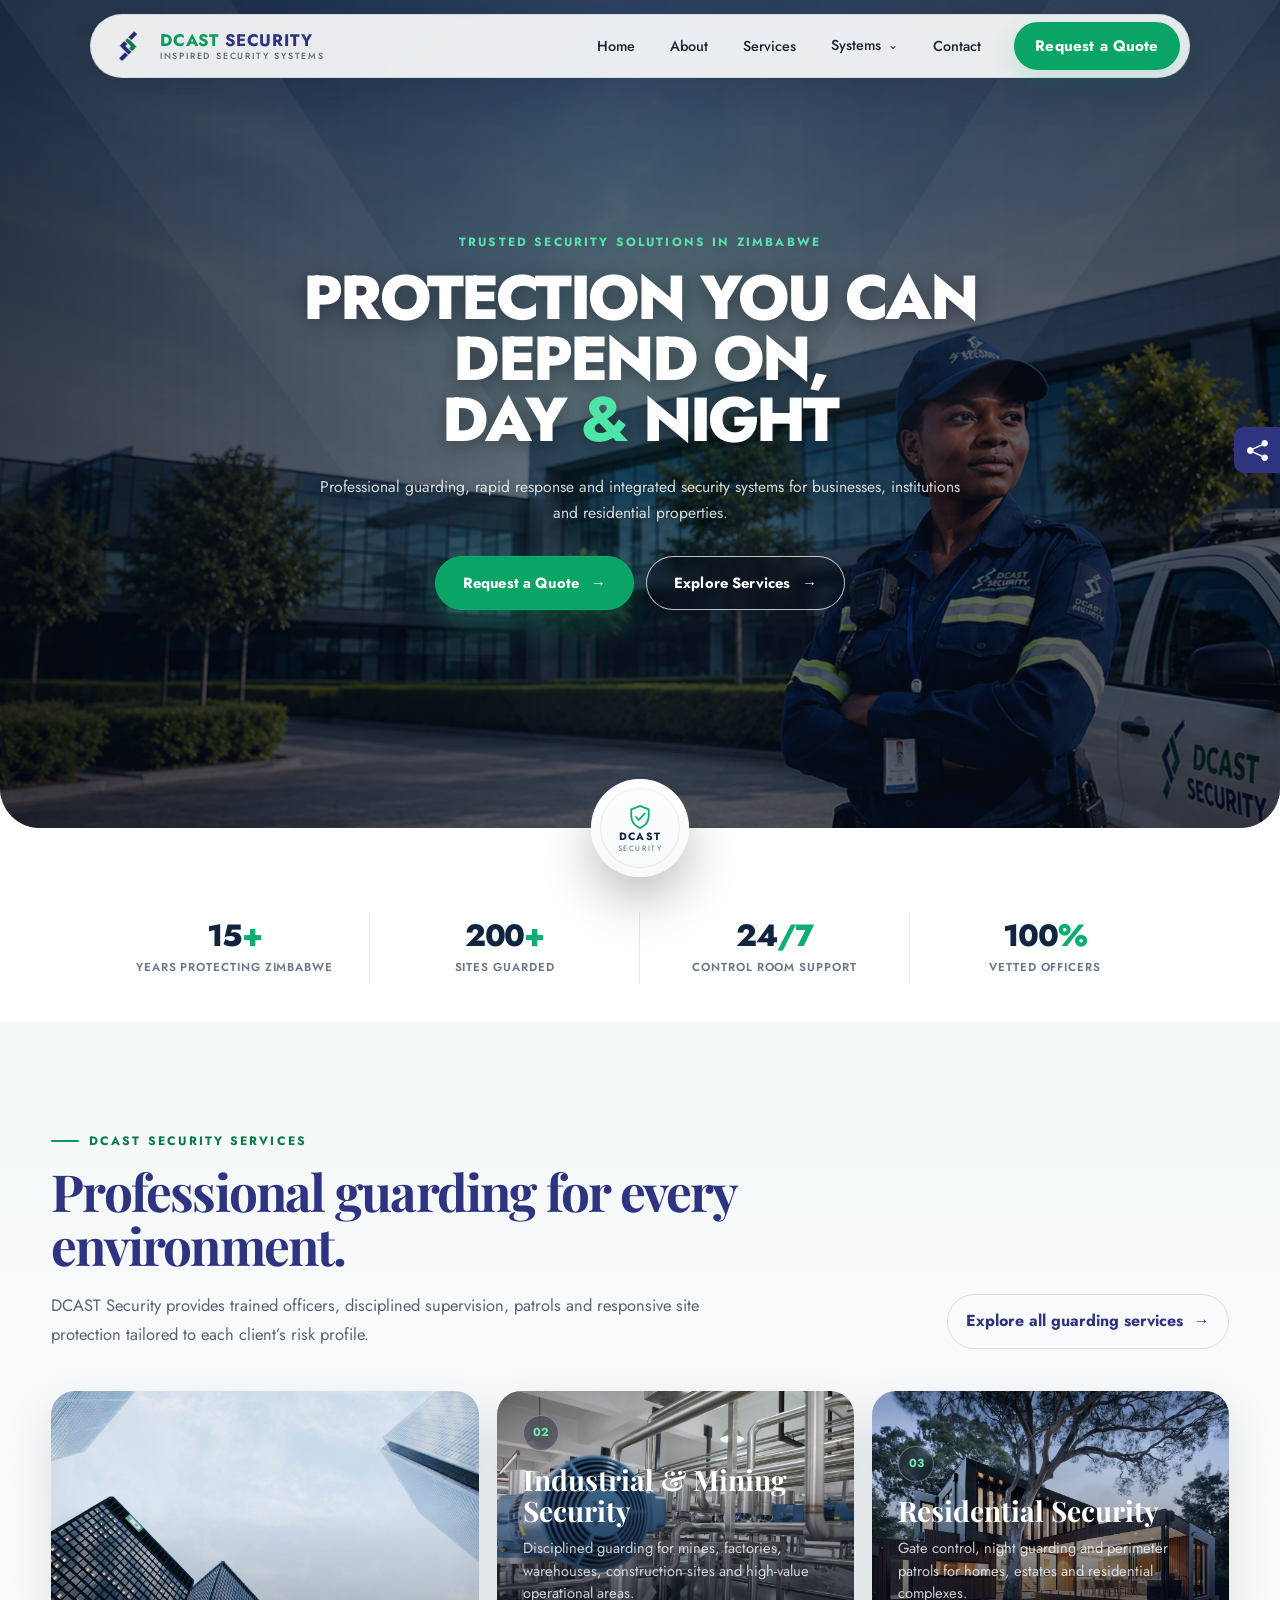
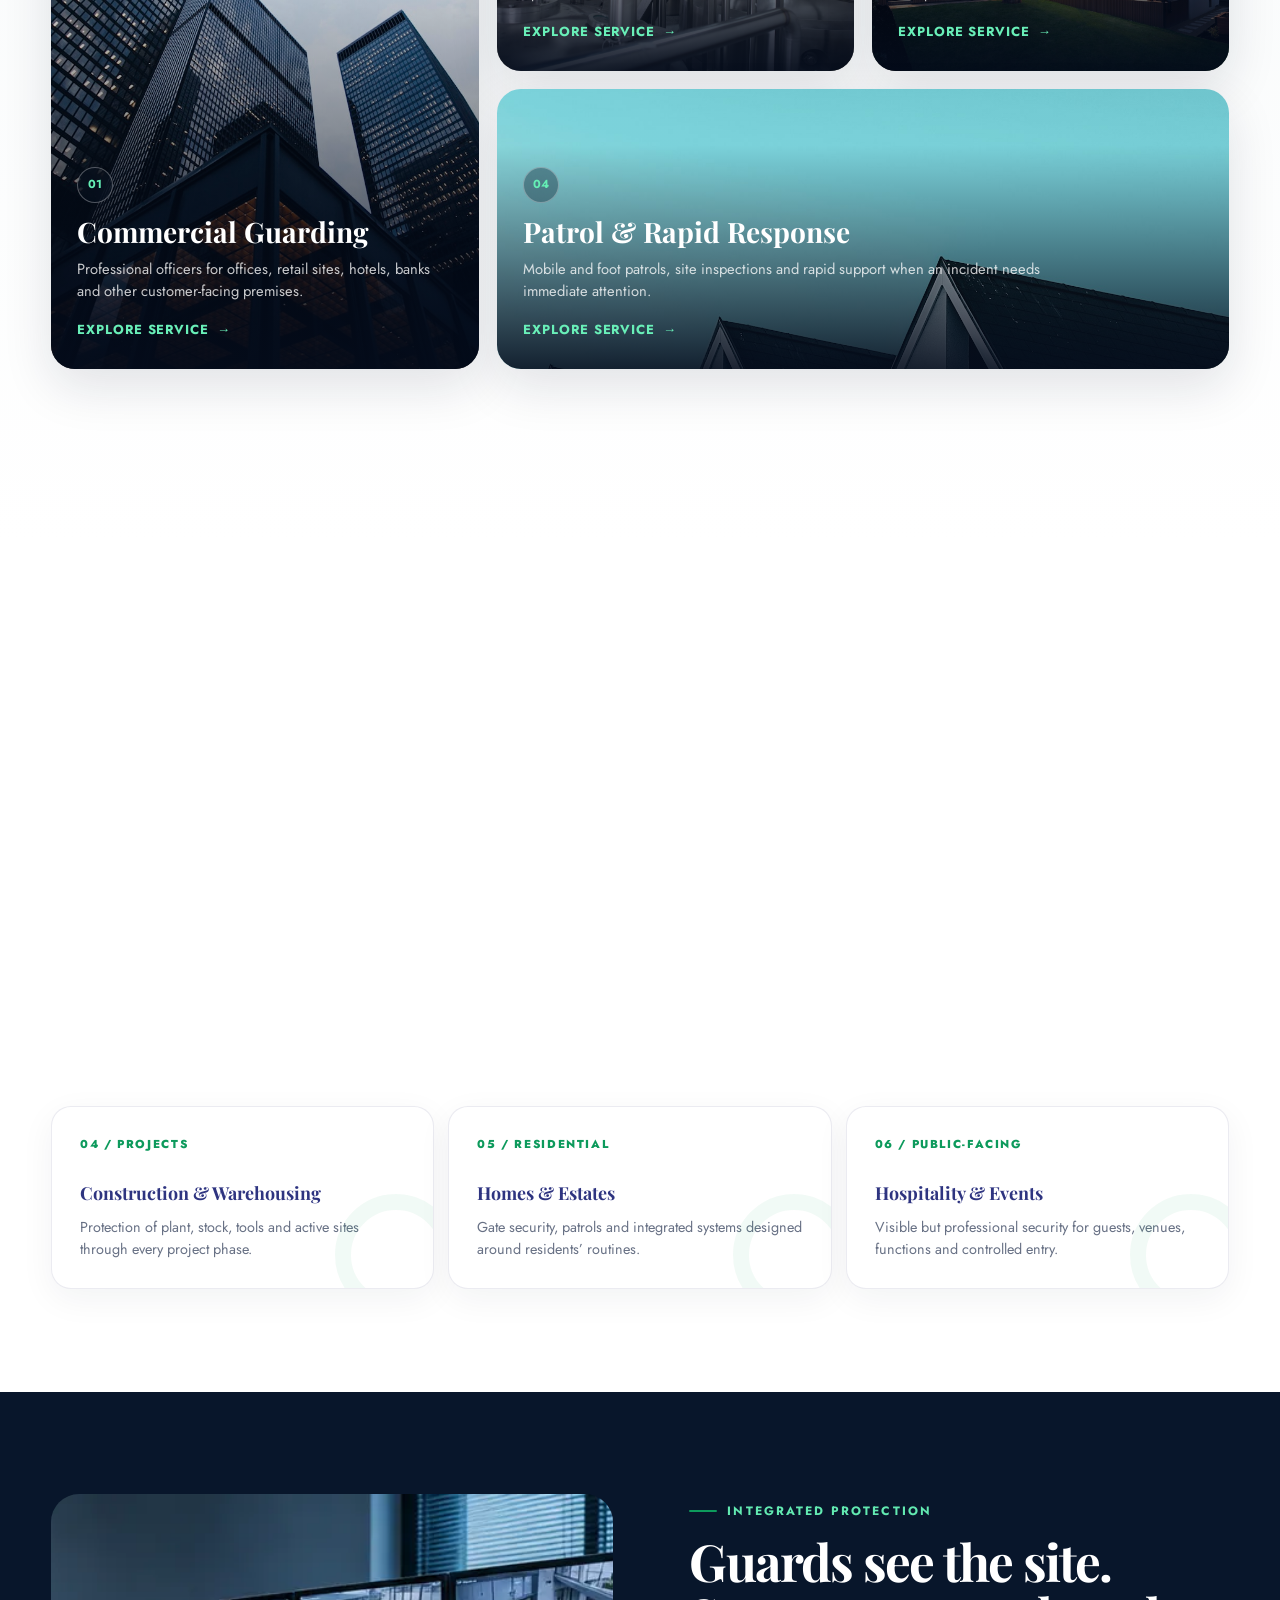
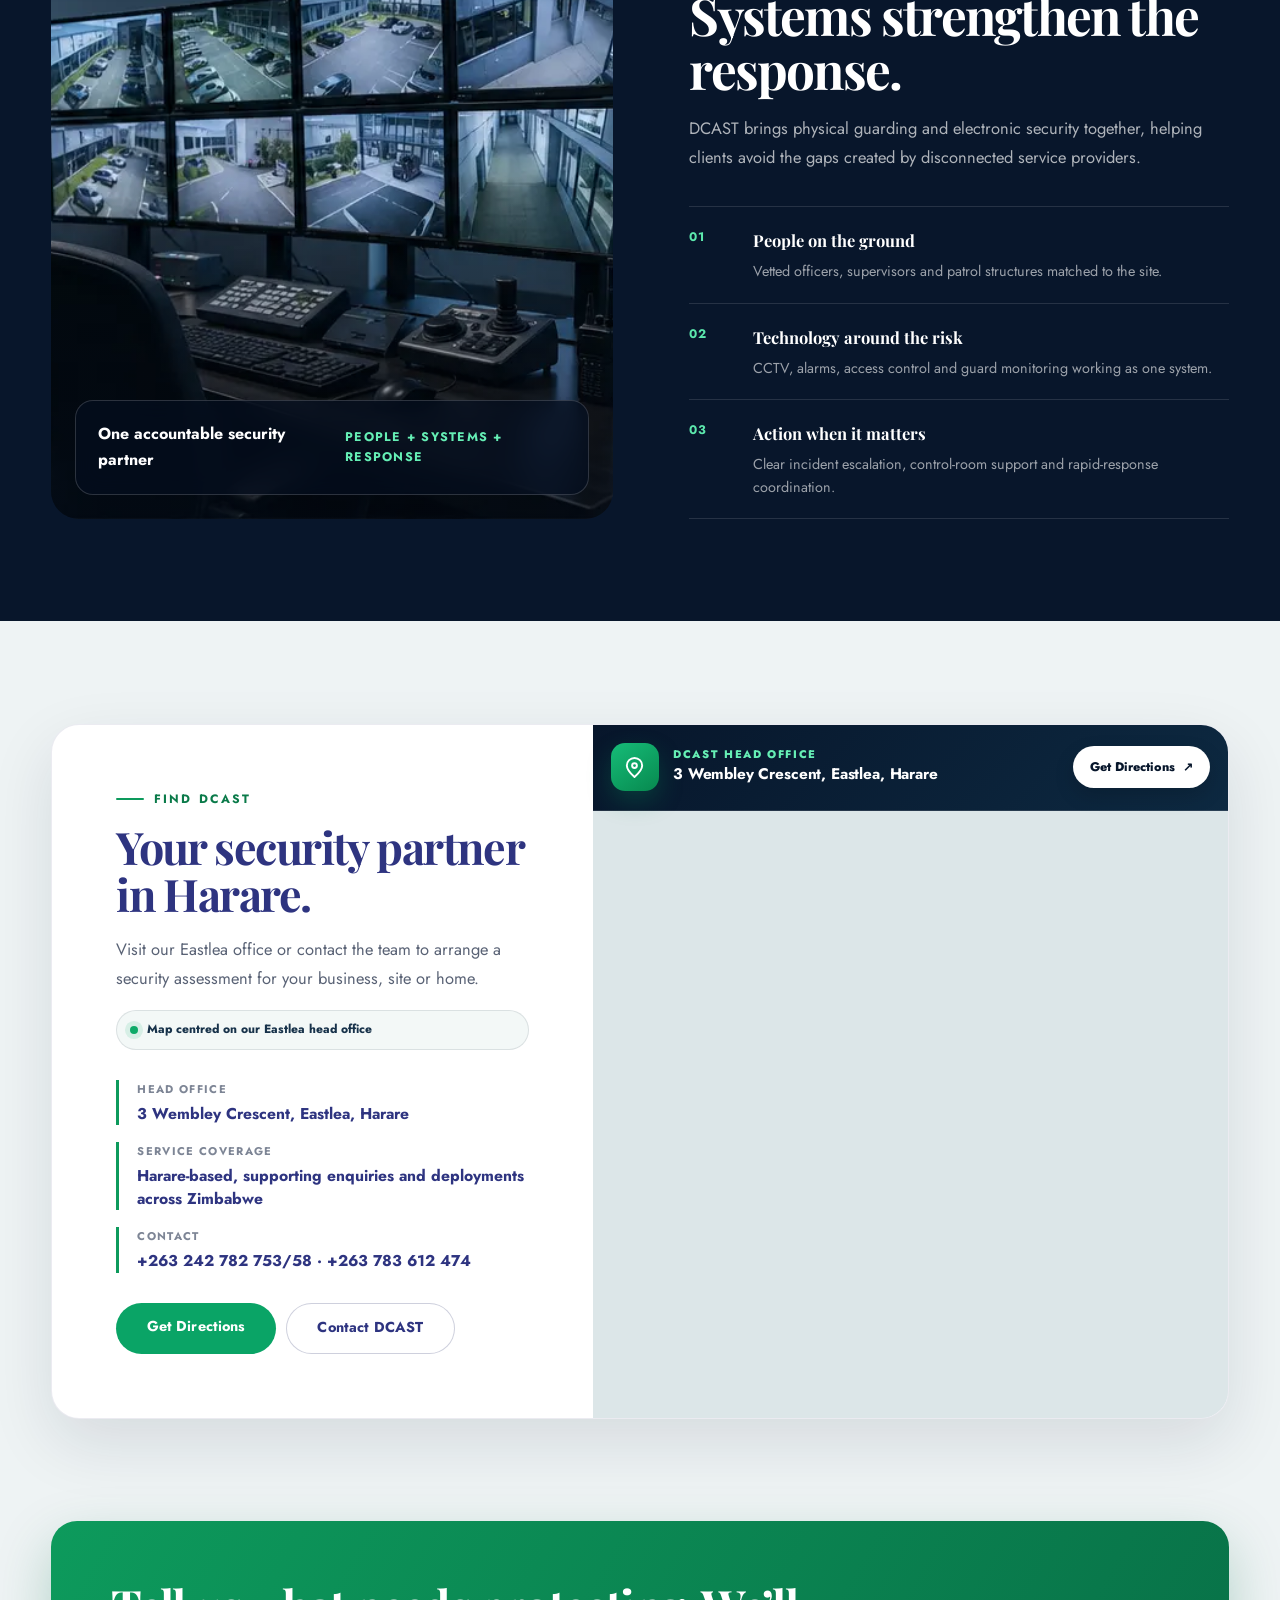
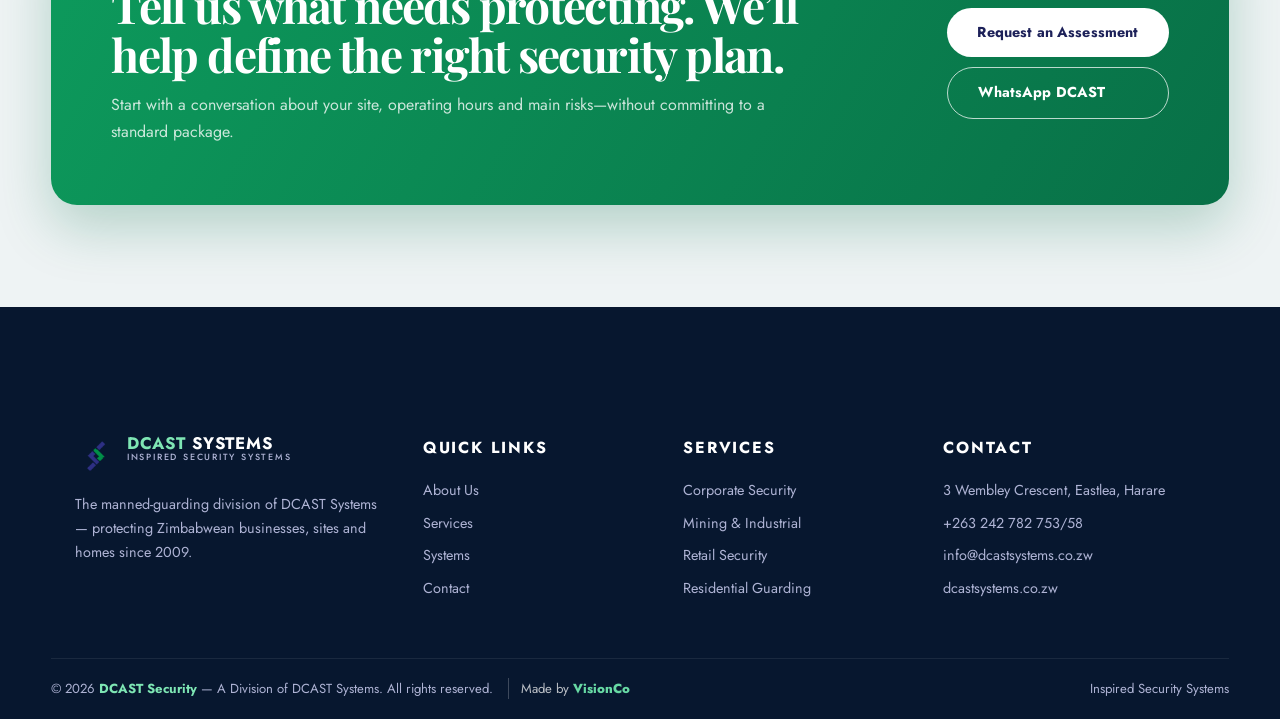
==== index.html @ 5f5e8ae6 "Publish DCAST Systems production website" ====
<!DOCTYPE html>
<html lang="en">
<head>
<meta charset="UTF-8">
<meta name="viewport" content="width=device-width, initial-scale=1.0">
<title>DCAST Security | Professional Guarding Services — Harare, Zimbabwe</title>
<meta name="description" content="DCAST Security — trusted manned guarding, corporate, mining, retail, construction, residential & event security across Zimbabwe. A division of DCAST Systems.">
<link rel="preconnect" href="https://fonts.googleapis.com">
<link href="https://fonts.googleapis.com/css2?family=Playfair+Display:wght@600;700;800&family=Jost:wght@300;400;500;600;700&display=swap" rel="stylesheet">
<style>
:root{
  --blue:#2e3480;
  --blue-dark:#1d2159;
  --blue-deep:#12143a;
  --green:#0d9a5c;
  --green-dark:#0a7a49;
  --ink:#1c2333;
  --grey:#5c6675;
  --line:#e4e8ee;
  --bg:#f6f8fa;
  --white:#ffffff;
}
*{margin:0;padding:0;box-sizing:border-box}
html{scroll-behavior:smooth}
body{font-family:'Jost',sans-serif;color:var(--ink);background:var(--white);line-height:1.65;overflow-x:hidden}
img{max-width:100%;display:block}
a{text-decoration:none;color:inherit}
.container{width:min(1180px,92%);margin:0 auto}
h1,h2,h3{font-family:'Playfair Display',serif}

/* ===== Floating Dynamic-Island Nav ===== */
.navwrap{position:fixed;top:14px;left:0;right:0;z-index:1000;display:flex;justify-content:center;padding:0 12px;transition:top .3s}
.island{display:flex;align-items:center;gap:.5rem;background:rgba(255,255,255,.9);backdrop-filter:blur(18px);-webkit-backdrop-filter:blur(18px);border:1px solid rgba(46,52,128,.1);border-radius:999px;padding:.45rem .55rem .45rem 1rem;box-shadow:0 10px 40px rgba(18,20,58,.18);max-width:1100px;width:100%;transition:box-shadow .3s,background .3s}
.navwrap.scrolled .island{box-shadow:0 14px 50px rgba(18,20,58,.28);background:rgba(255,255,255,.97)}
.brand{display:flex;align-items:center;gap:.55rem;flex-shrink:0;margin-right:auto}
.brand img{height:38px;width:auto;image-rendering:-webkit-optimize-contrast;filter:drop-shadow(0 1px 2px rgba(18,20,58,.15))}
.brand-name{line-height:1.05;display:flex;flex-direction:column}
.brand-name .n1{font-weight:700;font-size:1.05rem;letter-spacing:.05em;color:var(--green)}
.brand-name .n1 b{color:var(--blue)}
.brand-name .n2{font-size:.56rem;letter-spacing:.2em;text-transform:uppercase;color:var(--grey);font-weight:500}
nav ul{display:flex;list-style:none;gap:.2rem;align-items:center}
nav a{font-weight:500;font-size:.9rem;color:var(--ink);padding:.55rem 1rem;border-radius:999px;transition:all .25s;white-space:nowrap}
nav a:hover,nav a.active{background:rgba(13,154,92,.1);color:var(--green-dark)}
.btn{display:inline-block;padding:.8rem 1.9rem;border-radius:999px;font-weight:600;font-size:.9rem;letter-spacing:.04em;transition:all .3s;cursor:pointer;border:none}
.btn-green{background:var(--green);color:#fff}
.btn-green:hover{background:var(--green-dark);transform:translateY(-2px);box-shadow:0 10px 22px rgba(13,154,92,.35)}
.btn-outline{border:1.5px solid rgba(255,255,255,.75);color:#fff}
.btn-outline:hover{background:#fff;color:var(--blue)}
.island .cta-btn{padding:.65rem 1.5rem;flex-shrink:0}
.burger{display:none;background:var(--blue);border:none;cursor:pointer;flex-direction:column;gap:5px;padding:12px;border-radius:999px;flex-shrink:0}
.burger span{width:20px;height:2px;background:#fff;border-radius:2px;transition:all .3s}
.burger.open span:nth-child(1){transform:translateY(7px) rotate(45deg)}
.burger.open span:nth-child(2){opacity:0}
.burger.open span:nth-child(3){transform:translateY(-7px) rotate(-45deg)}
.mobile-menu{position:fixed;top:80px;left:12px;right:12px;z-index:999;background:rgba(255,255,255,.98);backdrop-filter:blur(18px);border-radius:24px;box-shadow:0 20px 60px rgba(18,20,58,.3);padding:1rem;display:none;flex-direction:column;gap:.2rem;border:1px solid rgba(46,52,128,.1)}
.mobile-menu.open{display:flex}
.mobile-menu a{padding:.9rem 1.2rem;border-radius:14px;font-weight:500;color:var(--ink)}
.mobile-menu a:hover{background:rgba(13,154,92,.1);color:var(--green-dark)}
.mobile-menu .btn{text-align:center;margin-top:.4rem}

/* ===== Hero ===== */
.hero{position:relative;min-height:100vh;display:flex;align-items:center;color:#fff;padding-top:90px}
.hero-bg{position:absolute;inset:0;background:url('https://images.unsplash.com/photo-1521791136064-7986c2920216?q=80&w=1920&auto=format&fit=crop') center/cover;filter:brightness(.9)}
.hero::before{content:'';position:absolute;inset:0;background:linear-gradient(100deg,rgba(18,20,58,.94) 30%,rgba(29,33,89,.72) 60%,rgba(13,154,92,.28))}
.hero .container{position:relative;z-index:2}
.hero-kicker{display:inline-block;font-size:.8rem;letter-spacing:.28em;text-transform:uppercase;color:#7ee6b4;margin-bottom:1.4rem;font-weight:600}
.hero-title{display:flex;align-items:center;gap:1.2rem;flex-wrap:wrap;margin-bottom:.6rem}
.hero-title img{height:clamp(56px,7vw,96px);width:auto;image-rendering:-webkit-optimize-contrast;filter:drop-shadow(0 6px 18px rgba(0,0,0,.45)) brightness(1.12)}
.hero-title h1{font-size:clamp(2.8rem,7vw,5.4rem);line-height:1.02;font-weight:800;color:#fff;text-shadow:0 4px 24px rgba(0,0,0,.5);letter-spacing:.02em}
.hero-title h1 em{font-style:normal;color:#67d9a4}
.hero-sub{font-family:'Playfair Display',serif;font-size:clamp(1.3rem,2.6vw,2.1rem);color:#eef1fb;font-weight:600;max-width:26ch;line-height:1.3;text-shadow:0 3px 16px rgba(0,0,0,.55);margin-bottom:2rem}
.hero-actions{display:flex;gap:1rem;flex-wrap:wrap}
.hero-msg{position:absolute;right:4%;bottom:120px;z-index:2;max-width:420px;text-align:right;font-size:1.05rem;line-height:1.7;color:#f0f3fc;font-weight:400;background:linear-gradient(135deg,rgba(18,20,58,.55),rgba(13,154,92,.25));backdrop-filter:blur(8px);-webkit-backdrop-filter:blur(8px);border:none;border-radius:14px;padding:1.3rem 1.5rem;box-shadow:0 16px 40px rgba(0,0,0,.3)}
.hero-msg .hl{color:#7ee6b4;font-weight:700}
.hero-strip{position:absolute;bottom:0;left:0;right:0;z-index:2;background:rgba(255,255,255,.07);backdrop-filter:blur(12px);border-top:1px solid rgba(255,255,255,.14)}
.hero-strip .container{display:grid;grid-template-columns:repeat(4,1fr);gap:1rem;padding:1.3rem 0}
.stat{text-align:center;border-right:1px solid rgba(255,255,255,.12)}
.stat:last-child{border-right:none}
.stat b{display:block;font-size:1.9rem;font-weight:700;color:#7ee6b4;font-family:'Playfair Display',serif}
.stat span{font-size:.78rem;letter-spacing:.14em;text-transform:uppercase;color:#c3c8e2}

/* ===== Sections ===== */
section{padding:5.5rem 0}
.sec-head{max-width:640px;margin-bottom:3.2rem}
.sec-head.center{margin-left:auto;margin-right:auto;text-align:center}
.kicker{font-size:.78rem;letter-spacing:.28em;text-transform:uppercase;color:var(--green);font-weight:600;display:inline-flex;align-items:center;gap:.6rem}
.kicker::before{content:'';width:30px;height:1.5px;background:var(--green)}
.sec-head.center .kicker::after{content:'';width:30px;height:1.5px;background:var(--green)}
.sec-head h2{font-size:clamp(1.8rem,3.4vw,2.6rem);color:var(--blue-dark);margin:.7rem 0 .8rem;line-height:1.2}
.sec-head p{color:var(--grey)}

/* ===== About ===== */
.about{background:var(--bg)}
.about-grid{display:grid;grid-template-columns:1.05fr 1fr;gap:4rem;align-items:center}
.about-imgs{position:relative}
.about-imgs .main{border-radius:6px;height:460px;width:100%;object-fit:cover;box-shadow:0 24px 60px rgba(18,20,58,.18)}
.about-imgs .badge{position:absolute;bottom:-26px;right:-14px;background:var(--blue);color:#fff;padding:1.4rem 1.6rem;border-radius:6px;box-shadow:0 16px 40px rgba(18,20,58,.3);border-bottom:4px solid var(--green)}
.about-imgs .badge b{font-size:2.2rem;font-family:'Playfair Display',serif;color:#7ee6b4}
.about-imgs .badge span{display:block;font-size:.78rem;letter-spacing:.12em;text-transform:uppercase}
.about-body h2{font-size:clamp(1.8rem,3vw,2.5rem);color:var(--blue-dark);line-height:1.2;margin:.7rem 0 1rem}
.about-body p{color:var(--grey);margin-bottom:1rem}
.checks{list-style:none;margin:1.4rem 0 2rem;display:grid;grid-template-columns:1fr 1fr;gap:.7rem}
.checks li{display:flex;gap:.6rem;align-items:flex-start;font-weight:500;font-size:.95rem}
.checks li::before{content:'✓';color:#fff;background:var(--green);width:20px;height:20px;border-radius:50%;display:grid;place-items:center;font-size:.7rem;flex-shrink:0;margin-top:3px}

/* ===== Services ===== */
.svc-grid{display:grid;grid-template-columns:repeat(3,1fr);gap:1.6rem}
.svc{background:#fff;border:1px solid var(--line);border-radius:6px;overflow:hidden;transition:transform .35s,box-shadow .35s;position:relative}
.svc:hover{transform:translateY(-8px);box-shadow:0 22px 50px rgba(18,20,58,.14)}
.svc .ph{height:210px;overflow:hidden;position:relative}
.svc .ph img{width:100%;height:100%;object-fit:cover;transition:transform .6s}
.svc:hover .ph img{transform:scale(1.08)}
.svc .ph::after{content:'';position:absolute;inset:0;background:linear-gradient(to top,rgba(18,20,58,.55),transparent 55%)}
.svc .num{position:absolute;top:14px;left:14px;z-index:2;background:rgba(255,255,255,.92);color:var(--blue);font-weight:700;font-size:.8rem;padding:.25rem .6rem;border-radius:3px;letter-spacing:.1em}
.svc .body{padding:1.5rem 1.5rem 1.7rem;border-top:3px solid var(--green)}
.svc h3{font-size:1.18rem;color:var(--blue-dark);margin-bottom:.5rem}
.svc p{color:var(--grey);font-size:.92rem}
.svc .more{display:inline-flex;align-items:center;gap:.4rem;margin-top:1rem;font-weight:600;font-size:.85rem;color:var(--green);letter-spacing:.05em}
.svc .more:hover{gap:.7rem}

/* ===== Systems band ===== */
.systems{position:relative;color:#fff;background:url('https://images.unsplash.com/photo-1557597774-9d273605dfa9?q=80&w=1920&auto=format&fit=crop') center/cover fixed}
.systems::before{content:'';position:absolute;inset:0;background:linear-gradient(120deg,rgba(18,20,58,.95),rgba(29,33,89,.86))}
.systems .container{position:relative;z-index:2}
.systems .sec-head h2{color:#fff}
.systems .sec-head p{color:#c3c8e2}
.sys-grid{display:grid;grid-template-columns:repeat(4,1fr);gap:1.4rem}
.sys{background:rgba(255,255,255,.06);border:1px solid rgba(255,255,255,.14);border-radius:6px;padding:1.8rem 1.5rem;transition:all .3s;backdrop-filter:blur(6px)}
.sys:hover{background:rgba(13,154,92,.16);border-color:var(--green);transform:translateY(-6px)}
.sys .ico{font-size:1.9rem;margin-bottom:.9rem}
.sys h3{font-family:'Jost',sans-serif;font-size:1.02rem;font-weight:600;margin-bottom:.4rem;color:#fff}
.sys p{font-size:.86rem;color:#c3c8e2;font-weight:300}

/* ===== Why us ===== */
.why-grid{display:grid;grid-template-columns:repeat(3,1fr);gap:2.2rem}
.why{padding:2rem 1.6rem;border-radius:6px;border:1px solid var(--line);transition:all .3s;background:#fff}
.why:hover{border-color:var(--green);box-shadow:0 16px 40px rgba(18,20,58,.1)}
.why .ico{width:54px;height:54px;border-radius:6px;background:linear-gradient(135deg,var(--blue),var(--blue-dark));color:#7ee6b4;display:grid;place-items:center;font-size:1.4rem;margin-bottom:1.1rem}
.why h3{font-family:'Jost',sans-serif;font-size:1.08rem;font-weight:600;color:var(--blue-dark);margin-bottom:.4rem}
.why p{font-size:.92rem;color:var(--grey)}

/* ===== CTA ===== */
.cta{position:relative;color:#fff;background:url('https://images.unsplash.com/photo-1454165804606-c3d57bc86b40?q=80&w=1920&auto=format&fit=crop') center/cover fixed;padding:5rem 0}
.cta::before{content:'';position:absolute;inset:0;background:linear-gradient(90deg,rgba(10,122,73,.94),rgba(18,20,58,.9))}
.cta .container{position:relative;z-index:2;display:flex;justify-content:space-between;align-items:center;gap:2rem;flex-wrap:wrap}
.cta h2{font-size:clamp(1.6rem,3vw,2.3rem);max-width:24ch;line-height:1.25}
.cta .btns{display:flex;gap:1rem;flex-wrap:wrap}
.btn-white{background:#fff;color:var(--blue-dark)}
.btn-white:hover{transform:translateY(-2px);box-shadow:0 10px 24px rgba(0,0,0,.25)}

/* ===== Contact ===== */
.contact{background:var(--bg)}
.contact-grid{display:grid;grid-template-columns:1fr 1.15fr;gap:3.5rem;align-items:start}
.c-item{display:flex;gap:1rem;margin-bottom:1.6rem}
.c-item .ico{width:48px;height:48px;flex-shrink:0;border-radius:6px;background:var(--blue);color:#7ee6b4;display:grid;place-items:center;font-size:1.15rem}
.c-item h4{font-size:.98rem;color:var(--blue-dark)}
.c-item p,.c-item a{color:var(--grey);font-size:.92rem}
.c-item a:hover{color:var(--green)}
.form-card{background:#fff;border-radius:6px;padding:2.4rem;box-shadow:0 20px 50px rgba(18,20,58,.1);border-top:4px solid var(--green)}
.form-card h3{color:var(--blue-dark);margin-bottom:1.4rem;font-size:1.4rem}
.frow{display:grid;grid-template-columns:1fr 1fr;gap:1rem;margin-bottom:1rem}
.form-card input,.form-card select,.form-card textarea{width:100%;padding:.85rem 1rem;border:1px solid var(--line);border-radius:4px;font-family:inherit;font-size:.92rem;background:var(--bg);outline:none;transition:border .2s}
.form-card input:focus,.form-card select:focus,.form-card textarea:focus{border-color:var(--green)}
.form-card textarea{resize:vertical;min-height:110px;margin-bottom:1rem}

/* ===== Footer ===== */
footer{background:var(--blue-deep);color:#aeb3d4;padding:4rem 0 0;font-size:.9rem}
.foot-grid{display:grid;grid-template-columns:1.4fr 1fr 1fr 1.2fr;gap:2.5rem;padding-bottom:3rem}
footer h4{color:#fff;font-family:'Jost',sans-serif;font-size:1rem;letter-spacing:.08em;text-transform:uppercase;margin-bottom:1.1rem}
footer ul{list-style:none}
footer li{margin-bottom:.55rem}
footer a:hover{color:#7ee6b4}
.foot-logo{display:flex;align-items:center;gap:.6rem;margin-bottom:1rem}
.foot-logo img{height:42px;width:auto;image-rendering:-webkit-optimize-contrast;filter:brightness(1.15)}
.foot-logo .brand-name .n1{color:#7ee6b4}
.foot-logo .brand-name .n1 b{color:#fff}
.foot-logo .brand-name .n2{color:#aeb3d4}
.foot-bottom{border-top:1px solid rgba(255,255,255,.1);padding:1.2rem 0;display:flex;justify-content:space-between;gap:1rem;flex-wrap:wrap;font-size:.82rem}
.foot-bottom b{color:#7ee6b4}

/* ===== Reveal ===== */
.reveal{opacity:0;transform:translateY(28px);transition:opacity .7s ease,transform .7s ease}
.reveal.in{opacity:1;transform:none}

/* ===== Responsive ===== */
@media(max-width:1080px){
  nav ul{gap:0}
  nav a{padding:.55rem .7rem;font-size:.85rem}
}
@media(max-width:980px){
  .svc-grid,.why-grid{grid-template-columns:repeat(2,1fr)}
  .sys-grid{grid-template-columns:repeat(2,1fr)}
  .about-grid,.contact-grid{grid-template-columns:1fr}
  .foot-grid{grid-template-columns:1fr 1fr}
  .hero-strip .container{grid-template-columns:repeat(2,1fr)}
  .stat{border:none;padding:.4rem 0}
  nav{display:none}
  .island .cta-btn{display:none}
  .burger{display:flex}
  .island{max-width:520px}
}
@media(max-width:1200px){
  .hero-msg{position:static;max-width:560px;text-align:left;margin:2.2rem auto 0;margin-left:4%}
}
@media(max-width:720px){
  .svc-grid,.why-grid,.sys-grid,.frow,.checks{grid-template-columns:1fr}
  .navwrap{top:10px}
  .brand img{height:32px}
  .brand-name .n1{font-size:.95rem}
  .hero{min-height:100svh;padding-bottom:2rem}
  .hero-msg{margin:2rem 4% 7rem;font-size:.98rem}
  .hero-title{gap:.8rem}
}

/* DCAST_FSS_WIDGET_20260803 */
:root {
  --fss-size: 46px;
  --fss-icon: 20px;
  --fss-gap: 8px;
}

.fss-widget,
.fss-widget * {
  box-sizing: border-box;
}

.fss-widget {
  position: fixed;
  top: 50%;
  right: 0;
  transform: translateY(-50%);
  z-index: 9999;
  display: flex;
  flex-direction: column;
  align-items: flex-end;
  font-family: Arial, Helvetica, sans-serif;
  padding-right: env(safe-area-inset-right, 0);
}

.fss-toggle {
  position: relative;
  width: var(--fss-size);
  height: var(--fss-size);
  min-width: 44px;
  min-height: 44px;
  display: flex;
  align-items: center;
  justify-content: center;
  background: #1877f2;
  border: 0;
  border-radius: 8px 0 0 8px;
  cursor: pointer;
  box-shadow: -2px 2px 8px rgba(0,0,0,.25);
  transition: background .25s ease;
}

.fss-toggle:hover,
.fss-toggle:focus-visible {
  background: #145dc4;
}

.fss-toggle:focus-visible,
.fss-icon:focus-visible {
  outline: 3px solid rgba(126,230,180,.95);
  outline-offset: 2px;
}

.fss-toggle svg {
  width: var(--fss-icon);
  height: var(--fss-icon);
  fill: #fff;
  transition: transform .3s ease;
}

.fss-widget.open .fss-toggle svg {
  transform: rotate(90deg);
}

.fss-tooltip {
  position: absolute;
  right: calc(100% + 8px);
  top: 50%;
  transform: translateY(-50%);
  padding: 5px 10px;
  border-radius: 4px;
  background: #1a1a1a;
  color: #fff;
  font-size: 13px;
  line-height: 1.3;
  white-space: nowrap;
  opacity: 0;
  pointer-events: none;
  transition: opacity .2s ease;
}

.fss-toggle:hover .fss-tooltip,
.fss-toggle:focus-visible .fss-tooltip {
  opacity: 1;
}

.fss-panel {
  display: flex;
  flex-direction: column;
  gap: var(--fss-gap);
  max-height: 0;
  margin-top: 0;
  overflow: hidden;
  opacity: 0;
  transform: translateX(20px);
  transition:
    max-height .35s ease,
    opacity .25s ease,
    transform .25s ease,
    margin .25s ease;
}

.fss-widget.open .fss-panel {
  max-height: 80vh;
  max-height: 80dvh;
  margin-top: var(--fss-gap);
  overflow-y: auto;
  opacity: 1;
  transform: translateX(0);
}

.fss-icon {
  width: var(--fss-size);
  height: var(--fss-size);
  min-width: 44px;
  min-height: 44px;
  display: flex;
  flex-shrink: 0;
  align-items: center;
  justify-content: center;
  border-radius: 8px 0 0 8px;
  text-decoration: none;
  box-shadow: -2px 2px 8px rgba(0,0,0,.2);
  transition: transform .2s ease, filter .2s ease;
}

.fss-icon:hover,
.fss-icon:focus-visible {
  transform: translateX(-6px);
  filter: brightness(1.1);
}

.fss-icon svg {
  width: var(--fss-icon);
  height: var(--fss-icon);
  fill: #fff;
}

.fss-facebook {
  background: #3b5998;
}

.fss-twitter {
  background: #000;
}

.fss-whatsapp {
  background: #25d366;
}

.fss-linkedin {
  background: #0077b5;
}

.fss-telegram {
  background: #229ed9;
}

.fss-email {
  background: #7f8c8d;
}

@media (max-width: 768px) {
  :root {
    --fss-size: 42px;
    --fss-icon: 18px;
    --fss-gap: 6px;
  }
}

@media (max-width: 480px) {
  :root {
    --fss-size: 44px;
    --fss-icon: 18px;
    --fss-gap: 6px;
  }

  .fss-tooltip {
    display: none;
  }
}

@media (prefers-reduced-motion: reduce) {
  .fss-toggle svg,
  .fss-panel,
  .fss-icon {
    transition: none;
  }
}


/* DCAST_MOBILE_HERO_OPTIMISATION_START */
@media (max-width: 899px) {

  html,
  body {
    max-width: 100%;
    overflow-x: hidden;
  }

  .hero {
    position: relative;
    display: flex;
    min-height: 100svh;
    height: auto;
    align-items: flex-end;
    justify-content: flex-end;
    padding: 112px 0 calc(24px + env(safe-area-inset-bottom));
    color: #fff;
    overflow: hidden;
  }

  .hero-bg {
    background-position: center center !important;
    background-size: cover !important;
  }

  .hero::before {
    background:
      linear-gradient(
        180deg,
        rgba(18,20,58,.16) 0%,
        rgba(18,20,58,.28) 35%,
        rgba(10,15,32,.66) 70%,
        rgba(6,10,24,.92) 100%
      ) !important;
  }

  .hero > .container {
    position: relative;
    z-index: 3;
    width: min(92%, 560px);
    margin: 0 auto;
    padding: 0;
    display: flex;
    flex-direction: column;
    align-items: flex-start;
    justify-content: flex-end;
  }

  .hero-kicker {
    display: inline-flex;
    width: auto;
    max-width: 100%;
    align-items: center;
    gap: .62rem;
    margin: 0 0 1rem;
    padding: .58rem .78rem;
    border: 1px solid rgba(126,230,180,.38);
    border-radius: 999px;
    background: rgba(18,20,58,.68);
    color: #9af0c7;
    font-size: clamp(.66rem, 2.8vw, .76rem);
    line-height: 1.45;
    letter-spacing: .12em;
    text-transform: uppercase;
    white-space: normal;
    text-shadow: 0 2px 12px rgba(0,0,0,.5);
    box-shadow: 0 10px 28px rgba(0,0,0,.18);
    backdrop-filter: blur(9px);
    -webkit-backdrop-filter: blur(9px);
  }

  .hero-title {
    display: block;
    width: 100%;
    margin: 0 0 .7rem;
  }

  .hero-title img {
    display: none !important;
  }

  .hero-title h1 {
    width: 100%;
    max-width: 100%;
    margin: 0;
    color: #fff;
    font-size: clamp(3.2rem, 15vw, 5.2rem);
    font-weight: 800;
    line-height: .91;
    letter-spacing: -.025em;
    overflow-wrap: normal;
    word-break: normal;
    text-shadow: 0 5px 24px rgba(0,0,0,.48);
  }

  .hero-title h1 em {
    display: block;
    margin-top: .08em;
    color: #4ee6a8;
    font-style: normal;
  }

  .hero-sub {
    width: 100%;
    max-width: 22ch;
    margin: .35rem 0 0;
    color: #fff;
    font-size: clamp(1.22rem, 5.4vw, 1.65rem);
    font-weight: 600;
    line-height: 1.27;
    text-shadow: 0 3px 18px rgba(0,0,0,.62);
  }

  .hero-actions {
    width: 100%;
    margin-top: 1.55rem;
    display: flex;
    flex-direction: column;
    gap: .78rem;
  }

  .hero-actions .btn {
    width: 100%;
    min-height: 54px;
    display: inline-flex;
    align-items: center;
    justify-content: center;
    padding: .95rem 1.25rem;
    border-radius: 999px;
    font-size: .96rem;
    line-height: 1.3;
    text-align: center;
  }

  .hero-actions .btn-green {
    box-shadow: 0 12px 30px rgba(13,154,92,.34);
  }

  .hero-actions .btn-outline {
    background: rgba(18,20,58,.36);
    border-color: rgba(255,255,255,.72);
    backdrop-filter: blur(8px);
    -webkit-backdrop-filter: blur(8px);
  }

  .hero-msg {
    display: none !important;
  }

  .hero-strip {
    position: relative;
    inset: auto;
    z-index: 3;
    width: min(92%, 560px);
    margin: 1.4rem auto 0;
    border: 1px solid rgba(255,255,255,.14);
    border-radius: 18px;
    background: rgba(18,20,58,.52);
    overflow: hidden;
    backdrop-filter: blur(12px);
    -webkit-backdrop-filter: blur(12px);
  }

  .hero-strip .container {
    width: 100%;
    display: grid;
    grid-template-columns: repeat(2, minmax(0, 1fr));
    gap: 0;
    padding: .65rem;
  }

  .hero-strip .stat {
    min-width: 0;
    padding: .72rem .35rem;
    border-right: 0;
    border-bottom: 1px solid rgba(255,255,255,.1);
  }

  .hero-strip .stat:nth-last-child(-n+2) {
    border-bottom: 0;
  }

  .hero-strip .stat b {
    font-size: 1.42rem;
    line-height: 1.1;
  }

  .hero-strip .stat span {
    display: block;
    margin-top: .28rem;
    font-size: .62rem;
    line-height: 1.35;
    letter-spacing: .1em;
  }
}

@media (max-width: 380px) {

  .hero {
    padding-top: 104px;
  }

  .hero > .container,
  .hero-strip {
    width: 90%;
  }

  .hero-title h1 {
    font-size: clamp(2.8rem, 14.5vw, 4rem);
  }

  .hero-sub {
    font-size: 1.12rem;
  }

  .hero-actions .btn {
    min-height: 50px;
    padding: .85rem 1rem;
    font-size: .9rem;
  }
}
/* DCAST_MOBILE_HERO_OPTIMISATION_END */


/* DCAST_MOBILE_HERO_CLEANUP_20260803 */
@media (max-width: 899px) {

  .hero-kicker {
    width: auto !important;
    max-width: min(100%, 360px) !important;
    margin: 0 0 1rem !important;
    padding: .82rem 1rem !important;
    border: 1px solid rgba(255,255,255,.18) !important;
    border-radius: 18px !important;
    background: rgba(20,24,58,.68) !important;
    color: #ffffff !important;
    font-size: clamp(.76rem, 3.2vw, .9rem) !important;
    font-weight: 800 !important;
    line-height: 1.4 !important;
    letter-spacing: .08em !important;
    text-transform: uppercase !important;
    white-space: normal !important;
    text-shadow: 0 2px 10px rgba(0,0,0,.4) !important;
    box-shadow: 0 10px 24px rgba(0,0,0,.18) !important;
    backdrop-filter: blur(10px) !important;
    -webkit-backdrop-filter: blur(10px) !important;
  }

  .hero-kicker::before {
    background: #ffffff !important;
    box-shadow: 0 0 0 4px rgba(255,255,255,.14) !important;
  }

  .hero-strip {
    display: none !important;
  }
}


/* DCAST_OFFICIAL_SOCIAL_PROFILES_20260803 */

.dcast-profile-widget,
.dcast-profile-widget * {
  box-sizing: border-box;
}

.dcast-profile-widget {
  position: fixed;
  top: 50%;
  right: 0;
  z-index: 9999;
  display: flex;
  flex-direction: column;
  align-items: flex-end;
  transform: translateY(-50%);
  padding-right: env(safe-area-inset-right, 0);
  font-family: Arial, Helvetica, sans-serif;
}

.dcast-profile-toggle {
  position: relative;
  width: 46px;
  height: 46px;
  min-width: 44px;
  min-height: 44px;
  display: flex;
  align-items: center;
  justify-content: center;
  border: 0;
  border-radius: 10px 0 0 10px;
  background: #2e3480;
  color: #fff;
  cursor: pointer;
  box-shadow: -3px 4px 14px rgba(18,20,58,.28);
  transition:
    background .22s ease,
    transform .22s ease;
}

.dcast-profile-toggle:hover,
.dcast-profile-toggle:focus-visible {
  background: #1d2159;
}

.dcast-profile-toggle:focus-visible,
.dcast-profile-link:focus-visible {
  outline: 3px solid #67d9a4;
  outline-offset: 2px;
}

.dcast-profile-toggle svg {
  width: 21px;
  height: 21px;
  fill: currentColor;
  transition: transform .28s ease;
}

.dcast-profile-widget.open .dcast-profile-toggle svg {
  transform: rotate(90deg);
}

.dcast-profile-tooltip {
  position: absolute;
  top: 50%;
  right: calc(100% + 9px);
  transform: translateY(-50%);
  padding: 6px 10px;
  border-radius: 5px;
  background: #12143a;
  color: #fff;
  font-size: 12px;
  font-weight: 700;
  line-height: 1.2;
  white-space: nowrap;
  opacity: 0;
  visibility: hidden;
  pointer-events: none;
  transition: opacity .2s ease, visibility .2s ease;
}

.dcast-profile-toggle:hover .dcast-profile-tooltip,
.dcast-profile-toggle:focus-visible .dcast-profile-tooltip {
  opacity: 1;
  visibility: visible;
}

.dcast-profile-panel {
  display: flex;
  flex-direction: column;
  gap: 7px;
  max-height: 0;
  margin-top: 0;
  overflow: hidden;
  opacity: 0;
  transform: translateX(18px);
  transition:
    max-height .3s ease,
    margin .25s ease,
    opacity .22s ease,
    transform .22s ease;
}

.dcast-profile-widget.open .dcast-profile-panel {
  max-height: 420px;
  margin-top: 8px;
  opacity: 1;
  transform: translateX(0);
}

.dcast-profile-link {
  position: relative;
  width: 46px;
  height: 46px;
  min-width: 44px;
  min-height: 44px;
  display: flex;
  flex-shrink: 0;
  align-items: center;
  justify-content: center;
  border-radius: 10px 0 0 10px;
  color: #fff;
  text-decoration: none;
  box-shadow: -3px 4px 12px rgba(18,20,58,.22);
  transition:
    transform .2s ease,
    filter .2s ease;
}

.dcast-profile-link:hover,
.dcast-profile-link:focus-visible {
  transform: translateX(-6px);
  filter: brightness(1.08);
}

.dcast-profile-link svg {
  width: 21px;
  height: 21px;
  display: block;
  fill: currentColor;
}

.dcast-profile-name {
  position: absolute;
  top: 0;
  right: 100%;
  height: 46px;
  min-width: 112px;
  display: flex;
  align-items: center;
  justify-content: center;
  padding: 0 14px;
  border-radius: 8px 0 0 8px;
  background: inherit;
  color: #fff;
  font-size: 12px;
  font-weight: 700;
  white-space: nowrap;
  opacity: 0;
  visibility: hidden;
  transform: translateX(8px);
  transition:
    opacity .2s ease,
    visibility .2s ease,
    transform .2s ease;
  pointer-events: none;
}

.dcast-profile-link:hover .dcast-profile-name,
.dcast-profile-link:focus-visible .dcast-profile-name {
  opacity: 1;
  visibility: visible;
  transform: translateX(0);
}

.dcast-profile-facebook {
  background: #1877f2;
}

.dcast-profile-instagram {
  background:
    linear-gradient(
      135deg,
      #833ab4 0%,
      #c13584 35%,
      #e1306c 58%,
      #fd1d1d 75%,
      #fcb045 100%
    );
}

.dcast-profile-x {
  background: #050505;
}

.dcast-profile-linkedin {
  background: #0a66c2;
}

.dcast-profile-whatsapp {
  background: #25d366;
}

@media (max-width: 720px) {
  .dcast-profile-toggle,
  .dcast-profile-link {
    width: 44px;
    height: 44px;
  }

  .dcast-profile-link svg,
  .dcast-profile-toggle svg {
    width: 19px;
    height: 19px;
  }

  .dcast-profile-name,
  .dcast-profile-tooltip {
    display: none;
  }
}

@media (prefers-reduced-motion: reduce) {
  .dcast-profile-toggle,
  .dcast-profile-toggle svg,
  .dcast-profile-panel,
  .dcast-profile-link,
  .dcast-profile-name {
    transition: none;
  }
}


/* DCAST_BOOTSTRAP_ICON_REPAIR_20260803 */

.dcast-profile-link .dcast-bootstrap-icon,
.dcast-profile-toggle .dcast-bootstrap-icon {
  width: 21px;
  height: 21px;
  display: block;
  object-fit: contain;
  filter: brightness(0) invert(1);
  pointer-events: none;
}

.c-item .dcast-contact-bootstrap-icon {
  width: 22px;
  height: 22px;
  display: block;
  object-fit: contain;
  filter: brightness(0) invert(1);
  pointer-events: none;
}

@media (max-width: 720px) {
  .dcast-profile-link .dcast-bootstrap-icon,
  .dcast-profile-toggle .dcast-bootstrap-icon {
    width: 19px;
    height: 19px;
  }

  .c-item .dcast-contact-bootstrap-icon {
    width: 20px;
    height: 20px;
  }
}

</style>

<link rel="icon" type="image/png" sizes="32x32" href="/favicon-32x32.png?v=20260803-1503">
<link rel="icon" type="image/png" sizes="16x16" href="/favicon-16x16.png?v=20260803-1503">
<link rel="shortcut icon" type="image/x-icon" href="/favicon.ico?v=20260803-1503">
<link rel="apple-touch-icon" sizes="180x180" href="/apple-touch-icon.png?v=20260803-1503">
<link rel="stylesheet" href="/assets/css/dcast-current-contact-20260806-083753.css">
<link rel="stylesheet" href="/assets/css/visionco-footer-credit.css?v=20260804-083639">
<link rel="stylesheet" href="/assets/css/dcast-home-hero-image-only-20260804-140228.css">
<link rel="stylesheet" href="/assets/css/dcast-final-premium-polish-20260824-134615.css">
<link rel="stylesheet" href="/assets/css/dcast-footer-text-alignment-20260824.css">
<link rel="stylesheet" href="/assets/css/dcast-home-guarding-hero-preview-20260826-134527.css">
<link rel="stylesheet" href="/assets/css/dcast-global-hero-scrollfx-20260826.css?v=20260826-144800">
<link rel="stylesheet" href="/assets/css/dcast-home-approved-hero-20260826-150509.css">
<link rel="stylesheet" href="/assets/css/dcast-home-extended-sky-hd-20260827-082537.css">
<link rel="stylesheet" href="/assets/css/dcast-home-crisp-20260827-095705.css">
<link rel="stylesheet" href="/assets/css/dcast-home-new-guard-20260827.css?v=20260827-165700">
<link rel="stylesheet" href="/assets/css/dcast-home-video-template-20260827.css?v=20260827-172200">
<link rel="stylesheet" href="/assets/css/dcast-home-template-corrections-20260830.css?v=20260830-184100">
<link rel="stylesheet" href="/assets/css/dcast-global-navbar-consistency-20260830.css?v=20260830-184700">
<link rel="icon" type="image/png" sizes="512x512" href="/assets/images/dcast-logo-mark-refined-20260830.png?v=20260830-190000">
<link rel="shortcut icon" type="image/png" href="/assets/images/dcast-logo-mark-refined-20260830.png?v=20260830-190000">
<link rel="apple-touch-icon" sizes="180x180" href="/assets/images/apple-touch-icon-20260830.png?v=20260830-190000">
<link rel="stylesheet" href="/assets/css/dcast-logo-alignment-20260830.css?v=20260830-190000">
<link rel="icon" type="image/png" sizes="32x32" href="/assets/images/dcast-favicon-white-32-20260830.png?v=20260830-191200">
<link rel="icon" type="image/png" sizes="192x192" href="/assets/images/dcast-favicon-white-192-20260830.png?v=20260830-191200">
<link rel="icon" type="image/png" sizes="512x512" href="/assets/images/dcast-favicon-white-512-20260830.png?v=20260830-191200">
<link rel="shortcut icon" type="image/png" href="/assets/images/dcast-favicon-white-32-20260830.png?v=20260830-191200">
<link rel="apple-touch-icon" sizes="180x180" href="/assets/images/dcast-apple-touch-white-180-20260830.png?v=20260830-191200">
<link rel="manifest" href="/site.webmanifest?v=20260830-191200">
<meta name="theme-color" content="#0A1733">
<link rel="stylesheet" href="/assets/css/dcast-home-client-focus-20260830.css?v=20260830-192200">
<link rel="stylesheet" href="/assets/css/dcast-home-premium-map-20260830.css?v=20260830-193100">
<link rel="stylesheet" href="/assets/css/dcast-systems-service-navigation-20260831.css?v=20260831-122000">
<script src="/assets/js/dcast-systems-service-navigation-20260831.js?v=20260831-120800" defer></script>
<link rel="stylesheet" href="/assets/css/dcast-seal-shimmer-20260831.css?v=20260831-131300">
<script defer src="/assets/js/dcast-seal-shimmer-20260831.js?v=20260831-131300"></script>
</head>
<body>

<!-- DCAST_OFFICIAL_SOCIAL_PROFILES_20260803 -->
<div class="dcast-profile-widget"
     id="dcastProfileWidget">

  <div class="dcast-profile-panel"
       id="dcastProfilePanel">

    <a class="dcast-profile-link dcast-profile-facebook"
       href="https://www.facebook.com/61557648856091"
       target="_blank"
       rel="noopener noreferrer"
       aria-label="Open DCAST Systems on Facebook">
      <img class="dcast-bootstrap-icon" src="/assets/icons/bootstrap-icons/facebook.svg" alt="" aria-hidden="true" width="22" height="22">
<span class="dcast-profile-name">Facebook</span>
    </a>

    <a class="dcast-profile-link dcast-profile-instagram"
       href="https://www.instagram.com/dcast.systems/"
       target="_blank"
       rel="noopener noreferrer"
       aria-label="Open DCAST Systems on Instagram">
      <img class="dcast-bootstrap-icon" src="/assets/icons/bootstrap-icons/instagram.svg" alt="" aria-hidden="true" width="22" height="22">
<span class="dcast-profile-name">Instagram</span>
    </a>

    <a class="dcast-profile-link dcast-profile-x"
       href="https://x.com/Dcast_Systems"
       target="_blank"
       rel="noopener noreferrer"
       aria-label="Open DCAST Systems on X">
      <img class="dcast-bootstrap-icon" src="/assets/icons/bootstrap-icons/twitter-x.svg" alt="" aria-hidden="true" width="22" height="22">
<span class="dcast-profile-name">X / Twitter</span>
    </a>

    <a class="dcast-profile-link dcast-profile-linkedin"
       href="https://www.linkedin.com/company/dcast-security-systems/"
       target="_blank"
       rel="noopener noreferrer"
       aria-label="Open DCAST Security Systems on LinkedIn">
      <img class="dcast-bootstrap-icon" src="/assets/icons/bootstrap-icons/linkedin.svg" alt="" aria-hidden="true" width="22" height="22">
<span class="dcast-profile-name">LinkedIn</span>
    </a>

    <a class="dcast-profile-link dcast-profile-whatsapp"
       href="https://wa.me/263783612474"
       target="_blank"
       rel="noopener noreferrer"
       aria-label="Contact DCAST Systems on WhatsApp">
      <img class="dcast-bootstrap-icon" src="/assets/icons/bootstrap-icons/whatsapp.svg" alt="" aria-hidden="true" width="22" height="22">
<span class="dcast-profile-name">WhatsApp</span>
    </a>

  </div>

  <button class="dcast-profile-toggle"
          id="dcastProfileToggle"
          type="button"
          aria-controls="dcastProfilePanel"
          aria-expanded="false"
          aria-label="Open DCAST social media profiles">
      <img class="dcast-bootstrap-icon" src="/assets/icons/bootstrap-icons/share-fill.svg" alt="" aria-hidden="true" width="22" height="22">
<span class="dcast-profile-tooltip">Follow DCAST</span>
  </button>

</div>

<!-- DCAST floating navigation -->
<div class="navwrap" id="navwrap">
  <div class="island">
    <a href="/" class="brand">
      <img src="/assets/images/dcast-logo-mark-refined-20260830.png?v=20260830-190000" alt="DCAST logo" width="42" height="42">
      <span class="brand-name"><span class="n1">DCAST <b>SECURITY</b></span><span class="n2">Inspired Security Systems</span></span>
    </a>
    <nav>
      <ul>
        <li><a href="/" class="active">Home</a></li>
        <li><a href="/about/">About</a></li>
        <li><a href="/guarding-services/">Services</a></li>
        <li class="nav-systems-menu">
          <a href="/security-systems/">Systems <span class="nav-chevron" aria-hidden="true">⌄</span></a>
          <div class="nav-systems-dropdown" aria-label="Security systems services">
            <a href="/security-systems/#cctv-installation">CCTV Installation <span aria-hidden="true">→</span></a>
            <a href="/security-systems/#access-control">Access Control <span aria-hidden="true">→</span></a>
            <a href="/security-systems/#alarm-systems">Alarm Systems <span aria-hidden="true">→</span></a>
            <a href="/security-systems/#electric-fence">Electric Fence <span aria-hidden="true">→</span></a>
            <a href="/security-systems/#fibre-installation">Full Turnkey Fibre Installation <span aria-hidden="true">→</span></a>
            <a href="/security-systems/#boomgates">Boomgates <span aria-hidden="true">→</span></a>
            <a href="/security-systems/#mantrap-doors">Mantrap Doors <span aria-hidden="true">→</span></a>
            <a href="/security-systems/#fire-suppression">Fire Suppression <span aria-hidden="true">→</span></a>
            <a class="nav-systems-all" href="/security-systems/">View all systems <span aria-hidden="true">→</span></a>
          </div>
        </li>
        <li><a href="/contact/">Contact</a></li>
      </ul>
    </nav>
    <a href="/request-quote/" class="btn btn-green cta-btn">Request a Quote</a>
    <button class="burger" id="burger" aria-label="Menu"><span></span><span></span><span></span></button>
  </div>
</div>
<div class="mobile-menu" id="mmenu">
  <a href="/">Home</a>
  <a href="/about/">About Us</a>
  <a href="/guarding-services/">Services</a>
  <details class="mobile-systems-dropdown">
    <summary>Systems</summary>
    <div class="mobile-systems-links">
      <a href="/security-systems/">Systems Overview</a>
      <a href="/security-systems/#cctv-installation">CCTV Installation</a>
      <a href="/security-systems/#access-control">Access Control</a>
      <a href="/security-systems/#alarm-systems">Alarm Systems</a>
      <a href="/security-systems/#electric-fence">Electric Fence</a>
      <a href="/security-systems/#fibre-installation">Full Turnkey Fibre Installation</a>
      <a href="/security-systems/#boomgates">Boomgates</a>
      <a href="/security-systems/#mantrap-doors">Mantrap Doors</a>
      <a href="/security-systems/#fire-suppression">Fire Suppression</a>
    </div>
  </details>
  <a href="/contact/">Contact</a>
  <a href="/request-quote/" class="btn btn-green">Request a Quote</a>
</div>

<section class="hero dcast-home-approved-hero dcast-home-template-hero" id="home">
  <div class="hero-bg"></div>
  <div class="container">
    <div class="hero-kicker">Trusted Security Solutions in Zimbabwe</div>
    <h1 class="home-hero-main"><span>Protection You Can</span><span>Depend On,</span><span>Day <em>&amp;</em> Night</span></h1>
    <p class="home-hero-copy">Professional guarding, rapid response and integrated security systems for businesses, institutions and residential properties.</p>
    <div class="hero-actions">
      <a href="/request-quote/" class="btn btn-green">Request a Quote <span aria-hidden="true">→</span></a>
      <a href="/guarding-services/" class="btn btn-outline">Explore Services <span aria-hidden="true">→</span></a>
    </div>
  </div>
</section>

<div class="dcast-template-seal" id="dcastSeal" aria-hidden="true">
  <svg viewBox="0 0 48 48" fill="none" aria-hidden="true">
    <path d="M24 5 39 11v11c0 10.2-6.2 17.2-15 21-8.8-3.8-15-10.8-15-21V11L24 5Z" stroke="currentColor" stroke-width="3"/>
    <path d="m17 24 5 5 10-11" stroke="currentColor" stroke-width="3" stroke-linecap="round" stroke-linejoin="round"/>
  </svg>
  <strong>DCAST</strong>
  <small>SECURITY</small>
</div>

<section class="dcast-template-stats" aria-label="DCAST security credentials">
  <div class="container dcast-template-stats-grid">
    <div class="dcast-template-stat reveal"><strong>15<em>+</em></strong><span>Years Protecting Zimbabwe</span></div>
    <div class="dcast-template-stat reveal"><strong>200<em>+</em></strong><span>Sites Guarded</span></div>
    <div class="dcast-template-stat reveal"><strong>24<em>/7</em></strong><span>Control Room Support</span></div>
    <div class="dcast-template-stat reveal"><strong>100<em>%</em></strong><span>Vetted Officers</span></div>
  </div>
</section>

<main class="dcast-home-focus" id="main-content">

<section class="dhs-services" id="services">
  <div class="container">
    <div class="dhs-section-head reveal">
      <div class="dhs-section-head-copy">
        <span class="dhs-eyebrow">DCAST Security Services</span>
        <h2>Professional guarding for every environment.</h2>
        <p>DCAST Security provides trained officers, disciplined supervision, patrols and responsive site protection tailored to each client’s risk profile.</p>
      </div>
      <a class="dhs-head-link" href="/guarding-services/">Explore all guarding services <span aria-hidden="true">→</span></a>
    </div>

    <div class="dhs-service-grid">
      <a class="dhs-service-card reveal" href="/guarding-services/">
        <img src="/assets/images/home-guarding-commercial-20260830.jpg" alt="Commercial premises protected by DCAST Security" loading="lazy">
        <div class="dhs-service-card-content">
          <span class="dhs-service-number">01</span>
          <h3>Commercial Guarding</h3>
          <p>Professional officers for offices, retail sites, hotels, banks and other customer-facing premises.</p>
          <span class="dhs-service-more">Explore service <span aria-hidden="true">→</span></span>
        </div>
      </a>

      <a class="dhs-service-card reveal" href="/guarding-services/">
        <img src="/assets/images/home-guarding-industrial-20260830.jpg" alt="Industrial and mining security environment" loading="lazy">
        <div class="dhs-service-card-content">
          <span class="dhs-service-number">02</span>
          <h3>Industrial &amp; Mining Security</h3>
          <p>Disciplined guarding for mines, factories, warehouses, construction sites and high-value operational areas.</p>
          <span class="dhs-service-more">Explore service <span aria-hidden="true">→</span></span>
        </div>
      </a>

      <a class="dhs-service-card reveal" href="/guarding-services/">
        <img src="/assets/images/home-guarding-residential-20260830.jpg" alt="Residential property protected by DCAST Security" loading="lazy">
        <div class="dhs-service-card-content">
          <span class="dhs-service-number">03</span>
          <h3>Residential Security</h3>
          <p>Gate control, night guarding and perimeter patrols for homes, estates and residential complexes.</p>
          <span class="dhs-service-more">Explore service <span aria-hidden="true">→</span></span>
        </div>
      </a>

      <a class="dhs-service-card reveal" href="/guarding-services/">
        <img src="/assets/images/home-guarding-patrol-20260830.jpg" alt="Mobile patrol and rapid-response security service" loading="lazy">
        <div class="dhs-service-card-content">
          <span class="dhs-service-number">04</span>
          <h3>Patrol &amp; Rapid Response</h3>
          <p>Mobile and foot patrols, site inspections and rapid support when an incident needs immediate attention.</p>
          <span class="dhs-service-more">Explore service <span aria-hidden="true">→</span></span>
        </div>
      </a>
    </div>

    <div class="dhs-service-pills reveal" aria-label="Additional DCAST Security guarding services">
      <a href="/guarding-services/">Institutional Security</a>
      <a href="/guarding-services/">Agricultural Security</a>
      <a href="/guarding-services/">Event Security</a>
      <a href="/guarding-services/">Control Room Monitoring</a>
    </div>
  </div>
</section>

<section class="dhs-clientele" id="clientele">
  <div class="container">
    <div class="dhs-section-head reveal">
      <div class="dhs-section-head-copy">
        <span class="dhs-eyebrow">Who We Protect</span>
        <h2>Security shaped for Zimbabwe’s working environments.</h2>
        <p>Different sites carry different risks. Our teams adapt deployment, supervision and technology to each client’s people, property and operating hours.</p>
      </div>
      <a class="dhs-head-link" href="/contact/">Talk to our team <span aria-hidden="true">→</span></a>
    </div>

    <div class="dhs-sector-grid">
      <article class="dhs-sector reveal">
        <span class="dhs-sector-index">01 / CORPORATE</span>
        <h3>Offices &amp; Business Parks</h3>
        <p>Professional front-of-house security, access control and after-hours protection.</p>
      </article>
      <article class="dhs-sector reveal">
        <span class="dhs-sector-index">02 / INDUSTRIAL</span>
        <h3>Mining &amp; Manufacturing</h3>
        <p>Disciplined site protection for high-value equipment, materials and restricted areas.</p>
      </article>
      <article class="dhs-sector reveal">
        <span class="dhs-sector-index">03 / RETAIL</span>
        <h3>Shops &amp; Commercial Centres</h3>
        <p>Customer-aware guarding, loss prevention and opening-to-closing site coverage.</p>
      </article>
      <article class="dhs-sector reveal">
        <span class="dhs-sector-index">04 / PROJECTS</span>
        <h3>Construction &amp; Warehousing</h3>
        <p>Protection of plant, stock, tools and active sites through every project phase.</p>
      </article>
      <article class="dhs-sector reveal">
        <span class="dhs-sector-index">05 / RESIDENTIAL</span>
        <h3>Homes &amp; Estates</h3>
        <p>Gate security, patrols and integrated systems designed around residents’ routines.</p>
      </article>
      <article class="dhs-sector reveal">
        <span class="dhs-sector-index">06 / PUBLIC-FACING</span>
        <h3>Hospitality &amp; Events</h3>
        <p>Visible but professional security for guests, venues, functions and controlled entry.</p>
      </article>
    </div>
  </div>
</section>

<section class="dhs-integrated">
  <div class="container dhs-integrated-grid">
    <div class="dhs-integrated-media reveal">
      <img src="/assets/images/systems-hd-20260824/project-monitor-hd.webp" alt="DCAST integrated security monitoring project" loading="lazy">
      <div class="dhs-integrated-badge">
        <strong>One accountable security partner</strong>
        <span>People + Systems + Response</span>
      </div>
    </div>

    <div class="dhs-integrated-copy reveal">
      <span class="dhs-eyebrow">Integrated Protection</span>
      <h2>Guards see the site. Systems strengthen the response.</h2>
      <p>DCAST brings physical guarding and electronic security together, helping clients avoid the gaps created by disconnected service providers.</p>

      <div class="dhs-layer-list">
        <div class="dhs-layer">
          <b>01</b>
          <div><h3>People on the ground</h3><p>Vetted officers, supervisors and patrol structures matched to the site.</p></div>
        </div>
        <div class="dhs-layer">
          <b>02</b>
          <div><h3>Technology around the risk</h3><p>CCTV, alarms, access control and guard monitoring working as one system.</p></div>
        </div>
        <div class="dhs-layer">
          <b>03</b>
          <div><h3>Action when it matters</h3><p>Clear incident escalation, control-room support and rapid-response coordination.</p></div>
        </div>
      </div>
    </div>
  </div>
</section>

<section class="dhs-location" id="location">
  <div class="container">
    <div class="dhs-location-grid reveal">
      <div class="dhs-location-copy">
        <span class="dhs-eyebrow">Find DCAST</span>
        <h2>Your security partner in Harare.</h2>
        <p>Visit our Eastlea office or contact the team to arrange a security assessment for your business, site or home.</p>
        <span class="dhs-location-status">Map centred on our Eastlea head office</span>

        <div class="dhs-location-details">
          <div class="dhs-location-item">
            <small>Head Office</small>
            <strong>3 Wembley Crescent, Eastlea, Harare</strong>
          </div>
          <div class="dhs-location-item">
            <small>Service Coverage</small>
            <strong>Harare-based, supporting enquiries and deployments across Zimbabwe</strong>
          </div>
          <div class="dhs-location-item">
            <small>Contact</small>
            <strong>+263 242 782 753/58 · +263 783 612 474</strong>
          </div>
        </div>

        <div class="dhs-location-actions">
          <a class="btn btn-green" href="https://www.google.com/maps/dir/?api=1&amp;destination=3%20Wembley%20Crescent%2C%20Eastlea%2C%20Harare%2C%20Zimbabwe" target="_blank" rel="noopener">Get Directions</a>
          <a class="btn btn-outline" href="/contact/">Contact DCAST</a>
        </div>
      </div>

      <div class="dhs-map">
        <div class="dhs-map-header">
          <span class="dhs-map-pin" aria-hidden="true">
            <svg viewBox="0 0 24 24" fill="none">
              <path d="M20 10c0 5-8 12-8 12S4 15 4 10a8 8 0 1 1 16 0Z" stroke="currentColor" stroke-width="2" stroke-linejoin="round"/>
              <circle cx="12" cy="10" r="2.5" stroke="currentColor" stroke-width="2"/>
            </svg>
          </span>
          <div class="dhs-map-heading">
            <small>DCAST Head Office</small>
            <strong>3 Wembley Crescent, Eastlea, Harare</strong>
          </div>
          <a class="dhs-map-directions" href="https://www.google.com/maps/dir/?api=1&amp;destination=3%20Wembley%20Crescent%2C%20Eastlea%2C%20Harare%2C%20Zimbabwe" target="_blank" rel="noopener" aria-label="Get directions to DCAST Systems in Google Maps">Get Directions <span aria-hidden="true">↗</span></a>
        </div>
        <div class="dhs-map-frame">
          <iframe
            title="DCAST Systems location — 3 Wembley Crescent, Eastlea, Harare"
            src="https://maps.google.com/maps?q=3%20Wembley%20Crescent%2C%20Eastlea%2C%20Harare&amp;t=m&amp;z=16&amp;output=embed&amp;iwloc=near"
            loading="lazy"
            referrerpolicy="no-referrer-when-downgrade"
            allowfullscreen
          ></iframe>
        </div>
      </div>
    </div>
  </div>
</section>

<section class="dhs-final-cta">
  <div class="container">
    <div class="dhs-final-cta-inner reveal">
      <div>
        <h2>Tell us what needs protecting. We’ll help define the right security plan.</h2>
        <p>Start with a conversation about your site, operating hours and main risks—without committing to a standard package.</p>
      </div>
      <div class="dhs-final-actions">
        <a class="btn btn-white" href="/request-quote/">Request an Assessment</a>
        <a class="btn btn-outline" href="https://wa.me/263783612474">WhatsApp DCAST</a>
      </div>
    </div>
  </div>
</section>

</main>

<footer>
  <div class="container">
    <div class="foot-grid">
      <div>
        <div class="foot-logo"><img src="/assets/images/dcast-logo-mark-refined-20260830.png?v=20260830-190000" alt="DCAST logo" width="42" height="42"><span class="brand-name"><span class="n1">DCAST <b>SYSTEMS</b></span><span class="n2">Inspired Security Systems</span></span></div>
        <p>The manned-guarding division of DCAST Systems — protecting Zimbabwean businesses, sites and homes since 2009.</p>
      </div>
      <div>
        <h4>Quick Links</h4>
        <ul><li><a href="/about/">About Us</a></li><li><a href="/guarding-services/">Services</a></li><li><a href="/security-systems/">Systems</a></li><li><a href="/contact/">Contact</a></li></ul>
      </div>
      <div>
        <h4>Services</h4>
        <ul><li><a href="/guarding-services/">Corporate Security</a></li><li><a href="/guarding-services/">Mining & Industrial</a></li><li><a href="/guarding-services/">Retail Security</a></li><li><a href="/guarding-services/">Residential Guarding</a></li></ul>
      </div>
      <div>
        <h4>Contact</h4>
        <ul>
          <li>3 Wembley Crescent, Eastlea, Harare</li>
          <li><a href="tel:+263242782753">+263 242 782 753/58</a></li>
          <li><a href="mailto:info@dcastsystems.co.zw">info@dcastsystems.co.zw</a></li>
          <li><a href="https://dcastsystems.co.zw">dcastsystems.co.zw</a></li>
        </ul>
      </div>
    </div>
    <div class="foot-bottom">
      <span>© 2026 <b>DCAST Security</b> — A Division of DCAST Systems. All rights reserved. <!-- DCAST_VISIONCO_CREDIT_LINK_20260804 --><span class="visionco-footer-credit">Made by <a href="https://visionpixels.autos" target="_blank" rel="noopener noreferrer" aria-label="Visit VisionCo website">VisionCo</a></span></span>
      <span>Inspired Security Systems</span>
    </div>
  </div>
</footer>

<script>
// Floating nav shadow on scroll
const navwrap=document.getElementById('navwrap');
window.addEventListener('scroll',()=>navwrap.classList.toggle('scrolled',scrollY>40));
// Mobile menu
const burger=document.getElementById('burger'),mmenu=document.getElementById('mmenu');
burger.addEventListener('click',()=>{burger.classList.toggle('open');mmenu.classList.toggle('open')});
mmenu.querySelectorAll('a').forEach(a=>a.addEventListener('click',()=>{mmenu.classList.remove('open');burger.classList.remove('open')}));
// Active link highlight
const sections=[...document.querySelectorAll('section[id]')];
const navLinks=[...document.querySelectorAll('nav a')];
window.addEventListener('scroll',()=>{
  const y=scrollY+140;
  let cur=sections[0].id;
  sections.forEach(s=>{if(s.offsetTop<=y)cur=s.id});
  navLinks.forEach(a=>a.classList.toggle('active',a.getAttribute('href')==='#'+cur));
});
// Reveal on scroll
const io=new IntersectionObserver(es=>es.forEach(e=>{if(e.isIntersecting){e.target.classList.add('in');io.unobserve(e.target)}}),{threshold:.12});
document.querySelectorAll('.reveal').forEach(el=>io.observe(el));
// Counter animation
const cio=new IntersectionObserver(es=>es.forEach(e=>{
  if(!e.isIntersecting)return;const el=e.target,end=+el.dataset.count;let t0=null;
  const step=t=>{if(!t0)t0=t;const p=Math.min((t-t0)/1600,1);el.textContent=Math.floor(p*end)+(p===1?'+':'');if(p<1)requestAnimationFrame(step)};
  requestAnimationFrame(step);cio.unobserve(el);
}),{threshold:.5});
document.querySelectorAll('[data-count]').forEach(el=>cio.observe(el));
</script>

<script id="dcastOfficialProfilesScript">
(function () {
  "use strict";

  const widget = document.getElementById("dcastProfileWidget");
  const toggle = document.getElementById("dcastProfileToggle");

  if (!widget || !toggle) {
    return;
  }

  function setOpen(isOpen) {
    widget.classList.toggle("open", isOpen);
    toggle.setAttribute("aria-expanded", String(isOpen));
  }

  toggle.addEventListener("click", function () {
    setOpen(!widget.classList.contains("open"));
  });

  document.addEventListener("click", function (event) {
    if (!widget.contains(event.target)) {
      setOpen(false);
    }
  });

  document.addEventListener("keydown", function (event) {
    if (event.key === "Escape") {
      setOpen(false);
      toggle.focus();
    }
  });
})();
</script>

<script id="dcastCurrentTemplateNavigation">
/* DCAST_CURRENT_TEMPLATE_NAVIGATION_20260804 */
(function () {
  "use strict";

  const routes = new Set([
    "/",
    "/about/",
    "/guarding-services/",
    "/security-systems/",
    "/why-us/",
    "/contact/",
    "/request-quote/"
  ]);

  window.addEventListener(
    "click",
    function (event) {
      if (
        event.defaultPrevented ||
        event.button !== 0 ||
        event.ctrlKey ||
        event.metaKey ||
        event.shiftKey ||
        event.altKey
      ) {
        return;
      }

      const anchor = event.target.closest
        ? event.target.closest("a[href]")
        : null;

      if (!anchor || anchor.target === "_blank") {
        return;
      }

      const destination = new URL(
        anchor.href,
        window.location.href
      );

      if (
        destination.origin !== window.location.origin ||
        !routes.has(destination.pathname)
      ) {
        return;
      }

      // Same-page Systems anchors are handled by the shared service navigation.
      if (destination.pathname === "/security-systems/" &&
          window.location.pathname === destination.pathname && destination.hash) {
        return;
      }

      event.preventDefault();
      event.stopPropagation();

      window.location.assign(
        destination.pathname
        + destination.search
        + destination.hash
      );
    },
    true
  );
})();
</script>

<script defer src="/assets/js/dcast-premium-contact.js?v=20260804-082249"></script>
<script id="dcastGlobalHeroScrollFX" src="/assets/js/dcast-global-hero-scrollfx-20260826.js?v=20260826-144800" defer></script>
</body>
</html>
---- assets/css/dcast-current-contact-20260806-083753.css ----
/* DCAST_PREMIUM_CONTACT_20260804 */

:root {
  --dcast-contact-navy: #111438;
  --dcast-contact-navy-soft: #1b2052;
  --dcast-contact-green: #67d9a4;
  --dcast-contact-green-dark: #087e62;
  --dcast-contact-gold: #c9a57f;
  --dcast-contact-cream: #f7f4ef;
  --dcast-contact-muted: #9ca2b8;
  --dcast-contact-shadow:
    0 34px 90px rgba(4, 7, 30, .42);
}

.dcast-premium-contact-page {
  min-height: 100vh;
  padding-top: 106px;
  overflow: hidden;
  background:
    radial-gradient(
      circle at 82% 16%,
      rgba(103, 217, 164, .12),
      transparent 29%
    ),
    linear-gradient(
      135deg,
      #0a0d27 0%,
      var(--dcast-contact-navy) 60%,
      #082b24 145%
    );
}

.dcast-premium-contact-shell {
  width: min(1220px, 92%);
  margin: 0 auto;
}

.dcast-premium-contact-grid {
  display: grid;
  grid-template-columns: minmax(0, .82fr) minmax(0, 1.18fr);
  gap: 5rem;
  align-items: center;
  min-height: 710px;
  padding: 74px 0 90px;
}

.dcast-contact-left {
  max-width: 520px;
}

.dcast-contact-eyebrow {
  display: inline-flex;
  align-items: center;
  gap: .7rem;
  margin-bottom: 1rem;
  color: var(--dcast-contact-green);
  font-size: .76rem;
  font-weight: 800;
  letter-spacing: .17em;
  text-transform: uppercase;
}

.dcast-contact-eyebrow::before {
  content: "";
  width: 30px;
  height: 2px;
  background: var(--dcast-contact-green);
}

.dcast-contact-heading {
  margin: 0;
  color: #fff;
  font-family: "Playfair Display", Georgia, serif;
  font-size: clamp(3.4rem, 6vw, 6rem);
  line-height: .93;
  letter-spacing: -.045em;
}

.dcast-contact-heading span {
  color: var(--dcast-contact-green);
}

.dcast-contact-accent {
  width: 76px;
  height: 4px;
  margin: 1.7rem 0;
  border-radius: 999px;
  background:
    linear-gradient(
      90deg,
      var(--dcast-contact-green),
      var(--dcast-contact-gold)
    );
}

.dcast-contact-lead {
  max-width: 470px;
  margin-bottom: 2rem;
  color: rgba(255, 255, 255, .68);
  font-size: 1rem;
  line-height: 1.8;
}

.dcast-contact-info {
  padding: .5rem 1.45rem;
  border: 1px solid rgba(255, 255, 255, .09);
  border-radius: 20px;
  background:
    linear-gradient(
      145deg,
      rgba(255, 255, 255, .075),
      rgba(255, 255, 255, .025)
    );
  box-shadow: 0 24px 65px rgba(0, 0, 0, .2);
  backdrop-filter: blur(8px);
}

.dcast-contact-info-item {
  display: grid;
  grid-template-columns: 48px 1fr;
  gap: 1rem;
  align-items: center;
  padding: 1.05rem 0;
  border-bottom: 1px solid rgba(255, 255, 255, .075);
}

.dcast-contact-info-item:last-child {
  border-bottom: 0;
}

.dcast-contact-info-icon {
  width: 48px;
  height: 48px;
  display: grid;
  place-items: center;
  border-radius: 14px;
  background: var(--dcast-contact-cream);
  color: var(--dcast-contact-green-dark);
}

.dcast-contact-info-icon svg {
  width: 20px;
  height: 20px;
}

.dcast-contact-info-title {
  margin-bottom: .25rem;
  color: #fff;
  font-size: .77rem;
  font-weight: 800;
  letter-spacing: .08em;
  text-transform: uppercase;
}

.dcast-contact-info-body,
.dcast-contact-info-body a {
  color: var(--dcast-contact-muted);
  font-size: .93rem;
  line-height: 1.55;
}

.dcast-contact-info-body a:hover {
  color: var(--dcast-contact-green);
}

.dcast-contact-form-wrap {
  position: relative;
  padding-right: 56px;
}

.dcast-contact-form-card {
  position: relative;
  padding: 3rem 3.3rem 3.3rem;
  overflow: visible;
  border-radius: 26px;
  background: var(--dcast-contact-cream);
  color: #242536;
  box-shadow: var(--dcast-contact-shadow);
  clip-path:
    polygon(
      0 0,
      calc(100% - 58px) 0,
      100% 9%,
      100% calc(100% - 9%),
      calc(100% - 58px) 100%,
      0 100%
    );
}

.dcast-contact-form-card::before {
  content: "";
  position: absolute;
  left: 30px;
  bottom: 16px;
  width: 125px;
  height: 42px;
  opacity: .42;
  background:
    radial-gradient(
      #ddd5ca 4px,
      transparent 5px
    );
  background-size: 18px 18px;
  pointer-events: none;
}

.dcast-contact-form-top {
  position: relative;
  z-index: 2;
  margin-bottom: 2rem;
}

.dcast-contact-form-top h2 {
  margin: 0 0 .55rem;
  color: var(--dcast-contact-green-dark);
  font-family: "Playfair Display", Georgia, serif;
  font-size: clamp(1.7rem, 3vw, 2.35rem);
}

.dcast-contact-form-top p {
  margin: 0;
  color: #6b6b75;
  line-height: 1.65;
}

.dcast-premium-form {
  position: relative;
  z-index: 2;
}

.dcast-contact-fields {
  display: grid;
  grid-template-columns: repeat(2, minmax(0, 1fr));
  gap: 1.45rem 1.7rem;
}

.dcast-contact-field {
  display: flex;
  flex-direction: column;
}

.dcast-contact-field.full {
  grid-column: 1 / -1;
}

.dcast-contact-field-label {
  display: flex;
  align-items: center;
  gap: .55rem;
  margin-bottom: .55rem;
  color: #40414b;
  font-size: .78rem;
  font-weight: 800;
}

.dcast-contact-field-label svg {
  width: 16px;
  height: 16px;
  color: var(--dcast-contact-green-dark);
}

.dcast-contact-field input,
.dcast-contact-field select,
.dcast-contact-field textarea {
  width: 100%;
  padding: .65rem .25rem .7rem;
  border: 0;
  border-bottom: 1px solid #d8d4ce;
  border-radius: 0;
  outline: 0;
  background: transparent;
  color: #242536;
  font: inherit;
  font-size: .93rem;
  transition:
    border-color .2s ease,
    box-shadow .2s ease,
    transform .2s ease;
}

.dcast-contact-field textarea {
  min-height: 110px;
  resize: vertical;
}

.dcast-contact-field input:focus,
.dcast-contact-field select:focus,
.dcast-contact-field textarea:focus {
  border-color: var(--dcast-contact-green-dark);
  box-shadow:
    0 3px 0 rgba(8, 126, 98, .08);
  transform: translateY(-1px);
}

.dcast-contact-field [aria-invalid="true"] {
  border-color: #b42318;
}

.dcast-contact-send-tab {
  position: absolute;
  z-index: 5;
  top: 50%;
  right: -56px;
  width: 72px;
  height: 245px;
  display: flex;
  align-items: center;
  justify-content: center;
  border: 0;
  border-radius: 18px;
  background:
    linear-gradient(
      180deg,
      #67d9a4,
      #14966f
    );
  box-shadow: 0 20px 50px rgba(0, 0, 0, .38);
  cursor: pointer;
  transform: translateY(-50%);
  transition:
    transform .25s ease,
    box-shadow .25s ease;
}

.dcast-contact-send-tab:hover {
  transform: translateY(-50%) translateX(4px);
  box-shadow: 0 24px 58px rgba(0, 0, 0, .48);
}

.dcast-contact-send-label {
  color: #fff;
  font-size: .72rem;
  font-weight: 900;
  letter-spacing: .24em;
  text-transform: uppercase;
  white-space: nowrap;
  writing-mode: vertical-rl;
  transform: rotate(180deg);
}

.dcast-contact-plane-button {
  position: absolute;
  z-index: 6;
  right: -48px;
  bottom: -28px;
  width: 62px;
  height: 62px;
  display: grid;
  place-items: center;
  border: 7px solid var(--dcast-contact-cream);
  border-radius: 50%;
  background: var(--dcast-contact-navy);
  color: #fff;
  cursor: pointer;
  box-shadow: 0 18px 38px rgba(0, 0, 0, .45);
  transition:
    transform .22s ease,
    background .22s ease;
}

.dcast-contact-plane-button:hover {
  background: var(--dcast-contact-green-dark);
  transform: translateY(-4px) rotate(-4deg);
}

.dcast-contact-plane-button svg {
  width: 22px;
  height: 22px;
}

.dcast-contact-status {
  display: none;
  margin-top: 1.25rem;
  padding: .9rem 1rem;
  border-radius: 12px;
  font-size: .88rem;
  font-weight: 700;
  line-height: 1.55;
}

.dcast-contact-status.visible {
  display: block;
}

.dcast-contact-status.success {
  border: 1px solid rgba(8, 126, 98, .25);
  background: rgba(103, 217, 164, .15);
  color: var(--dcast-contact-green-dark);
}

.dcast-contact-status.error {
  border: 1px solid rgba(180, 35, 24, .22);
  background: rgba(180, 35, 24, .08);
  color: #8f2017;
}

.dcast-contact-honeypot {
  position: absolute !important;
  left: -10000px !important;
  width: 1px !important;
  height: 1px !important;
  overflow: hidden !important;
  opacity: 0 !important;
}

.dcast-response-strip {
  padding: 0 0 64px;
}

.dcast-response-strip-inner {
  display: flex;
  align-items: center;
  justify-content: center;
  gap: 1rem;
  max-width: 570px;
  margin: 0 auto;
  padding: 1.1rem 1.4rem;
  border-radius: 16px;
  background: var(--dcast-contact-cream);
  color: #242536;
  box-shadow: 0 16px 40px rgba(0, 0, 0, .2);
}

.dcast-response-icon {
  width: 48px;
  height: 48px;
  display: grid;
  place-items: center;
  flex: 0 0 auto;
  border-radius: 14px;
  background: var(--dcast-contact-navy);
  color: var(--dcast-contact-green);
}

.dcast-response-copy strong {
  display: block;
  margin-bottom: .2rem;
  color: var(--dcast-contact-navy);
}

.dcast-response-copy span {
  color: #777985;
  font-size: .88rem;
}

.dcast-home-premium-contact {
  position: relative;
  padding: 98px 0;
  overflow: hidden;
  background:
    radial-gradient(
      circle at 86% 18%,
      rgba(103, 217, 164, .15),
      transparent 30%
    ),
    var(--dcast-contact-navy);
}

.dcast-home-contact-grid {
  display: grid;
  grid-template-columns: .8fr 1.2fr;
  gap: 4rem;
  align-items: center;
}

.dcast-home-contact-copy h2 {
  margin: 1rem 0;
  color: #fff;
  font-size: clamp(2.4rem, 5vw, 4.3rem);
  line-height: 1;
  letter-spacing: -.04em;
}

.dcast-home-contact-copy p {
  max-width: 470px;
  color: rgba(255, 255, 255, .68);
  line-height: 1.8;
}

.dcast-home-contact-actions {
  display: flex;
  flex-wrap: wrap;
  gap: .8rem;
  margin-top: 1.5rem;
}

.dcast-home-contact-card {
  padding: 2rem;
  border-radius: 24px;
  background: var(--dcast-contact-cream);
  box-shadow: var(--dcast-contact-shadow);
}

.dcast-home-contact-card .dcast-contact-fields {
  gap: 1rem 1.25rem;
}

.dcast-home-contact-card .dcast-contact-field textarea {
  min-height: 82px;
}

.dcast-home-contact-submit {
  width: 100%;
  min-height: 50px;
  margin-top: 1.3rem;
  border: 0;
  border-radius: 999px;
  background: var(--dcast-contact-green-dark);
  color: #fff;
  font-weight: 800;
  cursor: pointer;
  transition:
    transform .2s ease,
    box-shadow .2s ease;
}

.dcast-home-contact-submit:hover {
  transform: translateY(-2px);
  box-shadow:
    0 14px 28px rgba(8, 126, 98, .25);
}

@keyframes dcastContactEntrance {
  from {
    opacity: 0;
    transform: translateY(18px);
  }

  to {
    opacity: 1;
    transform: translateY(0);
  }
}

body.dcast-premium-contact-ready
.dcast-contact-left,
body.dcast-premium-contact-ready
.dcast-contact-form-wrap,
body.dcast-premium-contact-ready
.dcast-home-contact-copy,
body.dcast-premium-contact-ready
.dcast-home-contact-card {
  animation:
    dcastContactEntrance .65s ease both;
}

body.dcast-premium-contact-ready
.dcast-contact-form-wrap,
body.dcast-premium-contact-ready
.dcast-home-contact-card {
  animation-delay: .1s;
}

@media (max-width: 980px) {
  .dcast-premium-contact-grid,
  .dcast-home-contact-grid {
    grid-template-columns: 1fr;
    gap: 3rem;
  }

  .dcast-contact-left {
    max-width: none;
  }

  .dcast-contact-form-wrap {
    padding-right: 42px;
  }

  .dcast-contact-send-tab {
    right: -42px;
    width: 58px;
  }

  .dcast-contact-plane-button {
    right: -38px;
  }
}

@media (max-width: 650px) {
  .dcast-premium-contact-page {
    padding-top: 88px;
  }

  .dcast-premium-contact-grid {
    min-height: auto;
    padding: 58px 0 74px;
  }

  .dcast-contact-heading {
    font-size: clamp(3rem, 15vw, 4.4rem);
  }

  .dcast-contact-form-wrap {
    padding-right: 0;
  }

  .dcast-contact-form-card {
    padding: 2.1rem 1.4rem 2.5rem;
    border-radius: 20px;
    clip-path: none;
  }

  .dcast-contact-fields {
    grid-template-columns: 1fr;
  }

  .dcast-contact-field.full {
    grid-column: auto;
  }

  .dcast-contact-send-tab {
    position: relative;
    top: auto;
    right: auto;
    width: 100%;
    height: 54px;
    margin-top: 1.4rem;
    border-radius: 14px;
    transform: none;
  }

  .dcast-contact-send-tab:hover {
    transform: translateY(-2px);
  }

  .dcast-contact-send-label {
    writing-mode: initial;
    transform: none;
  }

  .dcast-contact-plane-button {
    right: 12px;
    bottom: -30px;
    width: 56px;
    height: 56px;
  }

  .dcast-response-strip {
    padding-bottom: 48px;
  }

  .dcast-home-premium-contact {
    padding: 72px 0;
  }
}

@media (prefers-reduced-motion: reduce) {
  .dcast-contact-field input,
  .dcast-contact-field select,
  .dcast-contact-field textarea,
  .dcast-contact-send-tab,
  .dcast-contact-plane-button,
  .dcast-home-contact-submit,
  body.dcast-premium-contact-ready
  .dcast-contact-left,
  body.dcast-premium-contact-ready
  .dcast-contact-form-wrap,
  body.dcast-premium-contact-ready
  .dcast-home-contact-copy,
  body.dcast-premium-contact-ready
  .dcast-home-contact-card {
    animation: none !important;
    transition: none !important;
    transform: none !important;
  }
}


/* DCAST_GREEN_SEND_TAB_20260804 */
.dcast-contact-send-tab:hover {
  background:
    linear-gradient(
      180deg,
      #7be9b8,
      #087e62
    );
}

.dcast-contact-send-tab:focus-visible,
.dcast-contact-plane-button:focus-visible,
.dcast-home-contact-submit:focus-visible {
  outline: 3px solid #ffffff;
  outline-offset: 4px;
}

/* DCAST_CURRENT_CONTACT_BACKGROUND */
.dcast-premium-contact-page {
  position: relative;
  isolation: isolate;
  background:
    linear-gradient(
      90deg,
      rgba(7, 10, 34, .94) 0%,
      rgba(13, 18, 54, .86) 48%,
      rgba(7, 57, 58, .70) 100%
    ),
    url("/assets/images/dcast-shared-hero.jpg") center / cover no-repeat !important;
}
.dcast-premium-contact-page > section {
  position: relative;
  z-index: 2;
}
@media (max-width: 760px) {
  .dcast-premium-contact-page {
    background:
      linear-gradient(
        180deg,
        rgba(7, 10, 34, .92) 0%,
        rgba(8, 13, 42, .86) 52%,
        rgba(5, 43, 48, .78) 100%
      ),
      url("/assets/images/dcast-shared-hero.jpg") center / cover no-repeat !important;
  }
}
---- assets/css/visionco-footer-credit.css ----
/* DCAST_VISIONCO_FOOTER_CREDIT_20260804 */

.visionco-footer-credit {
  display: inline-flex;
  align-items: center;
  gap: .3rem;
  margin-left: .7rem;
  padding-left: .7rem;
  border-left: 1px solid rgba(255,255,255,.22);
  color: rgba(255,255,255,.72);
  white-space: nowrap;
}

.visionco-footer-credit a {
  color: #67d9a4;
  font-weight: 800;
  text-decoration: none;
  transition:
    color .2s ease,
    opacity .2s ease;
}

.visionco-footer-credit a:hover {
  color: #ffffff;
}

.visionco-footer-credit a:focus-visible {
  outline: 2px solid #67d9a4;
  outline-offset: 4px;
  border-radius: 3px;
}

@media (max-width: 700px) {
  .visionco-footer-credit {
    margin-left: 0;
    padding-left: 0;
    border-left: 0;
    white-space: normal;
  }
}
---- assets/css/dcast-home-hero-image-only-20260804-140228.css ----
/* DCAST_HOMEPAGE_HERO_IMAGE_ONLY_20260804 */

/*
 * Only the image URL is changed.
 * Existing position, size, filter, overlays, text and layout remain untouched.
 */
.hero-bg {
  background-image: url("/assets/images/dcast-home-hero-image-only-20260804-140228.webp") !important;
}
---- assets/css/dcast-final-premium-polish-20260824-134615.css ----
/* DCAST FINAL PREMIUM POLISH */
:root{
  --dcast-navy:#0b1f40;
  --dcast-navy-2:#07172f;
  --dcast-green:#0aa466;
  --dcast-green-soft:#dff4eb;
  --dcast-ink:#111827;
  --dcast-muted:#667085;
  --dcast-line:#e7ecf2;
  --dcast-shell:1380px;
}
html{scroll-behavior:smooth;-webkit-text-size-adjust:100%}
body{-webkit-font-smoothing:antialiased;-moz-osx-font-smoothing:grayscale;text-rendering:optimizeLegibility}
img{image-rendering:auto}

/* ---------- Canonical navigation ---------- */
.navwrap{top:16px!important;padding:0 18px!important}
.island{
  width:min(var(--dcast-shell),calc(100vw - 36px))!important;
  max-width:var(--dcast-shell)!important;
  min-height:72px;
  padding:8px 10px 8px 22px!important;
  gap:9px!important;
  background:rgba(255,255,255,.96)!important;
  border:1px solid rgba(10,31,64,.07)!important;
  box-shadow:0 16px 45px rgba(10,31,64,.13)!important;
  backdrop-filter:blur(18px) saturate(145%)!important;
  -webkit-backdrop-filter:blur(18px) saturate(145%)!important;
}
.brand{gap:10px!important;min-width:260px}
.brand img{width:36px!important;height:44px!important;object-fit:contain!important}
.brand-name{line-height:1.02!important;letter-spacing:.01em!important}
.island>a:not(.brand):not(.btn){
  position:relative;
  display:inline-flex;
  align-items:center;
  justify-content:center;
  min-height:44px;
  padding:0 15px;
  border-radius:999px;
  color:#172033;
  font-weight:600;
  text-decoration:none;
  transition:background .2s ease,color .2s ease,transform .2s ease;
}
.island>a:not(.brand):not(.btn):hover{background:#f2f7f5;color:#078657;transform:translateY(-1px)}
.island>a.active:not(.brand){background:var(--dcast-green-soft)!important;color:#078657!important}
.island .cta-btn{margin:0 0 0 8px!important;min-height:52px!important;padding:0 27px!important;font-size:.95rem!important;box-shadow:0 10px 24px rgba(10,164,102,.17)}
.btn,.sys-btn{font-weight:700!important;letter-spacing:.01em!important}
.btn-green,.sys-btn-primary{background:var(--dcast-green)!important}
.btn-green:hover,.sys-btn-primary:hover{background:#078b57!important}

/* ---------- Shared About/Guarding/Why hero ---------- */
.dcast-about-v1-hero{min-height:570px!important;margin-bottom:0!important}
.dcast-about-v1-photo{transform:scale(1.01)}
.dcast-about-v1-overlay{background:linear-gradient(90deg,rgba(6,20,47,.86) 0%,rgba(8,27,55,.66) 44%,rgba(8,27,55,.40) 100%)!important}
.dcast-about-v1-content{max-width:1100px!important;padding-left:clamp(24px,6vw,96px)!important;padding-right:clamp(24px,6vw,96px)!important}
.dcast-about-v1-content h1{max-width:980px;letter-spacing:-.045em!important;text-wrap:balance}
.dcast-about-v1-eyebrow{letter-spacing:.19em!important}

/* ---------- Typography & vertical rhythm ---------- */
section{scroll-margin-top:100px}
.dcast-about-v1-foundations,.gp-services-section,.gp-sectors-section,.gp-strengths-section,.why,.about{padding-top:88px!important;padding-bottom:88px!important}
.gp-section-head,.gp-section-head-light{max-width:820px;margin-left:auto!important;margin-right:auto!important}
.gp-section-head h2,.gp-section-head-light h2,.why h2,.about h2{letter-spacing:-.035em!important;text-wrap:balance}

/* ---------- Guarding ---------- */
.gp-service-card,.gp-strength-card{
  border-radius:18px!important;
  overflow:hidden;
  border:1px solid rgba(10,31,64,.08)!important;
  box-shadow:0 8px 24px rgba(10,31,64,.07)!important;
  transition:transform .28s ease,box-shadow .28s ease!important;
}
.gp-service-card:hover,.gp-strength-card:hover{transform:translateY(-6px);box-shadow:0 20px 42px rgba(10,31,64,.13)!important}
.gp-service-card img{transition:transform .45s ease!important}
.gp-service-card:hover img{transform:scale(1.035)}

/* ---------- Systems: premium catalogue ---------- */
.systems-showcase-page{background:#fff!important}
.sys-container{width:min(1280px,calc(100% - 56px))!important}
.sys-hero{background:linear-gradient(135deg,#07172f,#0a2d54)!important}
.sys-hero-grid{min-height:650px!important}
.sys-hero-copy{padding-top:96px!important;padding-bottom:64px!important}
.sys-hero-title{letter-spacing:-.055em!important;text-wrap:balance}
.sys-hero-copy .sys-copy{font-size:1.02rem!important;max-width:560px!important;color:#d1dae8!important}
.sys-feature-strip{gap:22px!important}
.sys-feature{padding:10px 0}
.sys-section{padding:104px 0!important;background:linear-gradient(180deg,#fff 0%,#fbfcfe 100%)}
.sys-section-head{margin-bottom:54px!important}
.sys-section-head .sys-copy{max-width:650px;margin-left:auto!important;margin-right:auto!important}
.sys-card-grid{gap:24px!important}
.sys-card{
  border-radius:18px!important;
  border:1px solid rgba(10,31,64,.08)!important;
  box-shadow:0 10px 28px rgba(10,31,64,.07)!important;
}
.sys-card:hover{transform:translateY(-7px)!important;box-shadow:0 23px 48px rgba(10,31,64,.14)!important}
.sys-card-media{height:178px!important;background:#eef2f6!important}
.sys-card-body{padding:36px 20px 25px!important}
.sys-card h3{font-size:1.02rem!important;letter-spacing:-.015em}
.sys-card p{font-size:.84rem!important;line-height:1.65!important}
.sys-trust{padding:8px 0 100px!important;background:#fbfcfe}
.sys-trust-panel{border-radius:26px!important;box-shadow:0 26px 64px rgba(5,25,56,.2)!important}
.sys-industries{padding:96px 0!important;background:#f4f7fa!important}
.sys-industry{border-radius:16px!important;transition:transform .25s ease,box-shadow .25s ease}
.sys-industry:hover{transform:translateY(-5px);box-shadow:0 16px 34px rgba(10,31,64,.10)!important}
.sys-industry-media{height:116px!important}
.sys-cta{padding:104px 0!important}

/* ---------- About / Why cards ---------- */
.dcast-about-v1-card{
  border-radius:18px!important;
  border:1px solid rgba(10,31,64,.08)!important;
  box-shadow:0 8px 26px rgba(10,31,64,.06)!important;
  transition:transform .25s ease,box-shadow .25s ease!important;
}
.dcast-about-v1-card:hover{transform:translateY(-5px);box-shadow:0 18px 38px rgba(10,31,64,.11)!important}
.why-grid>*{border-radius:18px!important;box-shadow:0 8px 25px rgba(10,31,64,.06)}

/* ---------- Contact ---------- */
.dcast-premium-contact-page{padding-top:128px!important;padding-bottom:96px!important;background:linear-gradient(180deg,#f8fafc 0%,#fff 100%)!important}
.dcast-premium-contact-shell{width:min(1240px,calc(100% - 48px))!important}
.dcast-contact-heading{letter-spacing:-.045em!important;text-wrap:balance}
.dcast-contact-form-card{border-radius:24px!important;box-shadow:0 24px 60px rgba(10,31,64,.11)!important;border:1px solid rgba(10,31,64,.08)!important}
.dcast-contact-field input,.dcast-contact-field select,.dcast-contact-field textarea{border-radius:12px!important;transition:border-color .2s ease,box-shadow .2s ease!important}
.dcast-contact-field input:focus,.dcast-contact-field select:focus,.dcast-contact-field textarea:focus{border-color:rgba(10,164,102,.7)!important;box-shadow:0 0 0 4px rgba(10,164,102,.1)!important;outline:none!important}

/* ---------- Footer ---------- */
footer{background:#07172f!important}
.foot-grid{width:min(1280px,calc(100% - 48px));margin:0 auto!important;padding-top:64px!important;gap:42px!important}
.foot-grid h4{letter-spacing:.12em!important}
.foot-grid a{transition:color .2s ease,transform .2s ease}
.foot-grid a:hover{color:#fff!important}
.foot-bottom{border-top:1px solid rgba(255,255,255,.08)!important}

/* ---------- Mobile / tablet ---------- */
@media(max-width:1100px){
  .island{width:min(960px,calc(100vw - 28px))!important}
  .brand{min-width:auto}
  .island>a:not(.brand):not(.btn){padding:0 10px}
  .sys-card-grid{grid-template-columns:repeat(3,1fr)!important}
  .sys-card-grid.second{grid-template-columns:repeat(2,1fr)!important}
}
@media(max-width:820px){
  .navwrap{top:10px!important;padding:0 10px!important}
  .island{width:calc(100vw - 20px)!important;min-height:62px;padding:6px 8px 6px 14px!important}
  .brand img{width:31px!important;height:38px!important}
  .brand-name{font-size:.88rem!important}
  .island>a:not(.brand),.island>.cta-btn{display:none!important}
  .burger{display:flex!important}
  .dcast-about-v1-hero{min-height:510px!important}
  .dcast-about-v1-content{padding-left:24px!important;padding-right:24px!important}
  .dcast-about-v1-content h1{font-size:clamp(2.8rem,11vw,4.7rem)!important;line-height:.98!important}
  .sys-container{width:min(100% - 30px,1280px)!important}
  .sys-hero-grid{grid-template-columns:1fr!important;min-height:auto!important}
  .sys-hero-copy{padding:92px 0 46px!important}
  .sys-hero-visual{min-height:430px!important;clip-path:none!important}
  .sys-card-grid,.sys-card-grid.second{grid-template-columns:repeat(2,1fr)!important}
  .sys-card-media{height:190px!important}
  .sys-trust-grid{grid-template-columns:repeat(2,1fr)!important}
  .sys-industries-grid{grid-template-columns:repeat(3,1fr)!important}
  .dcast-premium-contact-page{padding-top:100px!important}
  .dcast-premium-contact-shell{width:min(100% - 28px,1240px)!important}
  .foot-grid{width:min(100% - 30px,1280px)!important;grid-template-columns:1fr 1fr!important}
}
@media(max-width:560px){
  .island{border-radius:24px!important}
  .dcast-about-v1-hero{min-height:475px!important}
  .dcast-about-v1-content h1{font-size:clamp(2.45rem,13vw,3.8rem)!important}
  .sys-hero-title{font-size:clamp(2.7rem,14vw,4.2rem)!important}
  .sys-feature-strip{grid-template-columns:1fr 1fr!important;gap:14px!important}
  .sys-card-grid,.sys-card-grid.second{grid-template-columns:1fr!important}
  .sys-card-media{height:230px!important}
  .sys-trust-grid{grid-template-columns:1fr!important}
  .sys-industries-grid{grid-template-columns:1fr 1fr!important}
  .sys-cta-inner{align-items:stretch!important}
  .sys-cta-actions{width:100%!important;flex-direction:column!important}
  .sys-cta-actions .sys-btn{width:100%!important}
  .foot-grid{grid-template-columns:1fr!important;gap:30px!important;padding-top:48px!important}
}
@media(prefers-reduced-motion:reduce){*{scroll-behavior:auto!important;transition:none!important;animation:none!important}}
---- assets/css/dcast-footer-text-alignment-20260824.css ----
/* DCAST_FOOTER_TEXT_ALIGNMENT_20260824 */
.foot-grid > div {
  align-self: start !important;
}

.foot-logo {
  align-items: flex-start !important;
}

.foot-logo .brand-name {
  align-self: flex-start !important;
  margin-top: 0 !important;
  transform: none !important;
}
---- assets/css/dcast-home-guarding-hero-preview-20260826-134527.css ----
/* DCAST_HOME_GUARDING_HERO_PREVIEW */
.hero-bg {
  background-image: url("/assets/images/dcast-guarding-correct-4k-20260824.webp") !important;
  background-position: center center !important;
  background-size: cover !important;
}
---- assets/css/dcast-global-hero-scrollfx-20260826.css ----
/* DCAST GLOBAL HERO IMAGE FIX + SCROLL EFFECTS — 2026-08-26 */
.hero,
.dcast-about-v1-hero,
.sys-hero,
.dcast-premium-contact-page,
.dcast-page-banner {
  --dcast-hero-parallax-y: 0px;
  position: relative;
  overflow: hidden;
}

.dcast-about-v1-hero {
  min-height: 60vh;
}

.hero-bg,
.dcast-about-v1-photo {
  position: absolute !important;
  inset: 0 !important;
  background-position: center 35% !important;
  background-size: cover !important;
  background-repeat: no-repeat !important;
  will-change: transform;
  transform: translateZ(0) scale(1.08) translateY(var(--dcast-hero-parallax-y));
  transform-origin: center center;
  transition: transform .1s linear;
}

.dcast-about-v1-overlay {
  position: absolute;
  inset: 0;
  z-index: 1;
}

.dcast-about-v1-content {
  position: relative;
  z-index: 2;
}

/* Systems uses a pseudo-element for its NP200 background. */
.sys-hero::before {
  will-change: transform;
  transform: translateZ(0) scale(1.08) translateY(var(--dcast-hero-parallax-y)) !important;
  transform-origin: center center !important;
  transition: transform .1s linear !important;
}

/* Contact and Quote store their hero photos as the second background layer. */
.dcast-premium-contact-page {
  background-position: center center, center calc(35% + var(--dcast-hero-parallax-y)) !important;
  background-size: cover, auto 112% !important;
  background-repeat: no-repeat !important;
  transition: background-position .1s linear;
}

.dcast-page-banner {
  background-position: center center, center calc(35% + var(--dcast-hero-parallax-y)) !important;
  background-size: cover, cover !important;
  background-repeat: no-repeat !important;
  transition: background-position .1s linear;
}

/* Shared hero text reveal. */
.hero > .container,
.hero-msg,
.hero-strip,
.dcast-about-v1-content,
.sys-hero-copy,
.dcast-contact-left,
.dcast-page-banner > .container {
  opacity: 0;
  transform: translateY(24px);
  transition: opacity .8s ease, transform .8s ease;
}

.hero > .container.in,
.hero-msg.in,
.hero-strip.in,
.dcast-about-v1-content.in,
.sys-hero-copy.in,
.dcast-contact-left.in,
.dcast-page-banner > .container.in {
  opacity: 1;
  transform: none;
}

.hero-msg { transition-delay: .08s; }
.hero-strip { transition-delay: .16s; }

@media (prefers-reduced-motion: reduce) {
  .hero-bg,
  .dcast-about-v1-photo,
  .sys-hero::before {
    transform: translateZ(0) scale(1.08) !important;
    transition: none !important;
  }

  .dcast-premium-contact-page,
  .dcast-page-banner {
    background-position: center center, center 35% !important;
    transition: none !important;
  }

  .hero > .container,
  .hero-msg,
  .hero-strip,
  .dcast-about-v1-content,
  .sys-hero-copy,
  .dcast-contact-left,
  .dcast-page-banner > .container {
    opacity: 1 !important;
    transform: none !important;
    transition: none !important;
  }
}
---- assets/css/dcast-home-approved-hero-20260826-150509.css ----
/* DCAST HOME APPROVED HERO — 20260826-150509 */
body .dcast-home-approved-hero{
  position:relative;
  min-height:clamp(680px,88vh,900px);
  display:flex;
  align-items:center;
  padding:118px 0 72px;
  overflow:hidden;
  color:#fff;
}
body .dcast-home-approved-hero .hero-bg{
  position:absolute!important;
  inset:0!important;
  background-image:url('/assets/images/dcast-home-approved-hd-20260826-150509.webp')!important;
  background-position:center 36%!important;
  background-size:cover!important;
  background-repeat:no-repeat!important;
  filter:none!important;
  transform:none!important;
  transition:none!important;
  will-change:auto!important;
}
body .dcast-home-approved-hero::before{
  content:'';
  position:absolute;
  inset:0;
  z-index:1;
  background:linear-gradient(90deg,rgba(5,15,30,.91) 0%,rgba(5,15,30,.79) 28%,rgba(5,15,30,.56) 45%,rgba(5,15,30,.18) 66%,rgba(5,15,30,.03) 82%);
  pointer-events:none;
}
body .dcast-home-approved-hero>.container{
  position:relative;
  z-index:2;
  width:min(1180px,calc(100% - 64px));
  margin:0 auto;
  opacity:1!important;
  transform:none!important;
  max-width:none;
}
body .dcast-home-approved-hero .hero-kicker{
  display:block;
  margin:0 0 22px;
  padding:0;
  border:0;
  background:none;
  box-shadow:none;
  backdrop-filter:none;
  color:#58e0ad;
  font-family:'Jost',sans-serif;
  font-size:clamp(.76rem,.95vw,.92rem);
  font-weight:600;
  letter-spacing:.24em;
  line-height:1.4;
  text-transform:uppercase;
}
body .dcast-home-approved-hero .home-hero-main{
  max-width:780px;
  margin:0;
  color:#fff;
  font-family:'Playfair Display',serif;
  font-size:clamp(3.7rem,5.7vw,6.15rem);
  font-weight:700;
  line-height:.92;
  letter-spacing:-.035em;
  text-shadow:0 5px 28px rgba(0,0,0,.42);
}
body .dcast-home-approved-hero .home-hero-main em{
  color:#49d59f;
  font-style:normal;
}
body .dcast-home-approved-hero .home-hero-copy{
  max-width:610px;
  margin:24px 0 30px;
  color:#eef4f7;
  font-family:'Jost',sans-serif;
  font-size:clamp(1rem,1.22vw,1.16rem);
  font-weight:400;
  line-height:1.58;
  text-shadow:0 2px 14px rgba(0,0,0,.4);
}
body .dcast-home-approved-hero .hero-actions{
  display:flex;
  align-items:center;
  gap:14px;
  flex-wrap:wrap;
}
body .dcast-home-approved-hero .hero-actions .btn{
  min-height:58px;
  padding:0 30px;
  border-radius:999px;
  display:inline-flex;
  align-items:center;
  justify-content:center;
  gap:12px;
  font-size:.98rem;
  font-weight:700;
}
body .dcast-home-approved-hero .hero-actions .btn-green{
  background:#0cad70;
  border:1px solid #0cad70;
  color:#fff;
  box-shadow:0 12px 30px rgba(12,173,112,.24);
}
body .dcast-home-approved-hero .hero-actions .btn-outline{
  background:rgba(8,20,37,.2);
  border:1.5px solid rgba(255,255,255,.9);
  color:#fff;
  backdrop-filter:blur(3px);
}
body .dcast-home-approved-hero .hero-actions .btn:hover{
  transform:translateY(-2px);
}

@media (max-width:899px){
  body .dcast-home-approved-hero{
    min-height:100svh;
    align-items:flex-end;
    padding:112px 0 54px;
  }
  body .dcast-home-approved-hero .hero-bg{
    background-position:66% center!important;
  }
  body .dcast-home-approved-hero::before{
    background:linear-gradient(180deg,rgba(4,13,26,.12) 0%,rgba(4,13,26,.18) 32%,rgba(4,13,26,.7) 66%,rgba(4,13,26,.96) 100%);
  }
  body .dcast-home-approved-hero>.container{
    width:min(92%,620px);
    margin:0 auto;
  }
  body .dcast-home-approved-hero .hero-kicker{
    margin-bottom:14px;
    font-size:.7rem;
    letter-spacing:.16em;
  }
  body .dcast-home-approved-hero .home-hero-main{
    max-width:100%;
    font-size:clamp(3rem,13vw,5rem);
    line-height:.94;
  }
  body .dcast-home-approved-hero .home-hero-copy{
    margin:18px 0 24px;
    max-width:34rem;
    font-size:.98rem;
  }
  body .dcast-home-approved-hero .hero-actions{
    width:100%;
  }
  body .dcast-home-approved-hero .hero-actions .btn{
    min-height:54px;
    padding:0 22px;
  }
}

@media (max-width:520px){
  body .dcast-home-approved-hero .hero-actions{
    display:grid;
    grid-template-columns:1fr;
  }
  body .dcast-home-approved-hero .hero-actions .btn{
    width:100%;
  }
}
---- assets/css/dcast-home-extended-sky-hd-20260827-082537.css ----
/* DCAST HOME EXTENDED SKY HD — 20260827-082537 */
body .dcast-home-approved-hero{
  min-height:clamp(720px,92vh,940px)!important;
  padding-top:138px!important;
}
body .dcast-home-approved-hero .hero-bg{
  background-image:url('/assets/images/dcast-home-approved-hd-20260826-150509.webp')!important;
  background-color:#7fa6ce!important;
  background-position:center 118px!important;
  background-size:cover!important;
  background-repeat:no-repeat!important;
  filter:none!important;
  transform:none!important;
  transition:none!important;
  will-change:auto!important;
}
body .dcast-home-approved-hero .hero-bg::after{
  content:'';
  position:absolute;
  z-index:0;
  top:0;
  left:0;
  right:0;
  height:154px;
  pointer-events:none;
  background:linear-gradient(90deg,
    #969ba5 0%,
    #7ba6d5 25%,
    #6198d1 50%,
    #1c2028 75%,
    #414960 100%);
  -webkit-mask-image:linear-gradient(to bottom,#000 0%,#000 72%,rgba(0,0,0,.68) 84%,transparent 100%);
  mask-image:linear-gradient(to bottom,#000 0%,#000 72%,rgba(0,0,0,.68) 84%,transparent 100%);
}
body .dcast-home-approved-hero::before{
  z-index:1!important;
  background:linear-gradient(90deg,rgba(5,15,30,.89) 0%,rgba(5,15,30,.76) 28%,rgba(5,15,30,.52) 45%,rgba(5,15,30,.16) 66%,rgba(5,15,30,.02) 82%)!important;
}
body .dcast-home-approved-hero>.container{z-index:2!important;}

@media (max-width:899px){
  body .dcast-home-approved-hero{
    min-height:100svh!important;
    padding-top:124px!important;
  }
  body .dcast-home-approved-hero .hero-bg{
    background-position:66% 88px!important;
  }
  body .dcast-home-approved-hero .hero-bg::after{
    height:122px;
    background:linear-gradient(90deg,#889eb9 0%,#739bc5 52%,#37475d 100%);
  }
  body .dcast-home-approved-hero::before{
    background:linear-gradient(180deg,rgba(4,13,26,.08) 0%,rgba(4,13,26,.16) 32%,rgba(4,13,26,.68) 66%,rgba(4,13,26,.96) 100%)!important;
  }
}
---- assets/css/dcast-home-crisp-20260827-095705.css ----
/* DCAST HOME CRISP HERO — 20260827-095705 */
body .dcast-home-approved-hero .hero-bg{
  background-image:url('/assets/images/dcast-home-ultra-hd-20260827-095705.webp')!important;
  background-position:center 112px!important;
  background-size:cover!important;
  background-repeat:no-repeat!important;
  filter:none!important;
  transform:none!important;
  image-rendering:auto;
}
body .dcast-home-approved-hero .hero-bg::after{
  height:148px!important;
  background:linear-gradient(90deg,
    #9aa4b2 0%,
    #83acd6 25%,
    #6ca1d5 50%,
    #29333f 76%,
    #46536b 100%)!important;
}
body .dcast-home-approved-hero::before{
  background:linear-gradient(90deg,
    rgba(4,13,26,.76) 0%,
    rgba(4,13,26,.64) 27%,
    rgba(4,13,26,.42) 44%,
    rgba(4,13,26,.14) 65%,
    rgba(4,13,26,.015) 82%)!important;
}
body .dcast-home-approved-hero .home-hero-main{
  text-shadow:0 4px 20px rgba(0,0,0,.36)!important;
}
body .dcast-home-approved-hero .home-hero-copy{
  text-shadow:0 2px 10px rgba(0,0,0,.34)!important;
}
@media (max-width:899px){
  body .dcast-home-approved-hero .hero-bg{
    background-position:66% 88px!important;
  }
  body .dcast-home-approved-hero::before{
    background:linear-gradient(180deg,
      rgba(4,13,26,.04) 0%,
      rgba(4,13,26,.11) 32%,
      rgba(4,13,26,.58) 66%,
      rgba(4,13,26,.90) 100%)!important;
  }
}
---- assets/css/dcast-home-new-guard-20260827.css ----
/* DCAST HOME NEW GUARD HERO — 20260827 */
body .dcast-home-approved-hero{
  min-height:100vh!important;
  padding:90px 0 72px!important;
}
body .dcast-home-approved-hero .hero-bg{
  background-image:url('/assets/images/dcast-home-new-guard-20260827.webp')!important;
  background-color:#7fa6ce!important;
  background-position:center center!important;
  background-size:cover!important;
  background-repeat:no-repeat!important;
  filter:none!important;
  will-change:transform!important;
  transform:translateZ(0) scale(1.08) translateY(var(--dcast-hero-parallax-y))!important;
  transform-origin:center center!important;
  transition:transform .1s linear!important;
}
body .dcast-home-approved-hero .hero-bg::after{
  content:none!important;
  display:none!important;
}
body .dcast-home-approved-hero::before{
  z-index:1!important;
  background:linear-gradient(100deg,rgba(18,20,58,.94) 30%,rgba(29,33,89,.72) 60%,rgba(13,154,92,.28))!important;
}
body .dcast-home-approved-hero>.container{
  z-index:2!important;
  opacity:0!important;
  transform:translateY(24px)!important;
  transition:opacity .8s ease, transform .8s ease!important;
}
body .dcast-home-approved-hero>.container.in{
  opacity:1!important;
  transform:none!important;
}
@media (max-width:899px){
  body .dcast-home-approved-hero{
    min-height:100svh!important;
    align-items:flex-end!important;
    padding:112px 0 54px!important;
  }
  body .dcast-home-approved-hero .hero-bg{
    background-position:66% center!important;
  }
  body .dcast-home-approved-hero::before{
    background:linear-gradient(180deg,rgba(18,20,58,.12) 0%,rgba(18,20,58,.24) 34%,rgba(10,15,32,.68) 70%,rgba(6,10,24,.94) 100%)!important;
  }
}
@media (prefers-reduced-motion:reduce){
  body .dcast-home-approved-hero .hero-bg{
    transform:translateZ(0) scale(1.08)!important;
    transition:none!important;
  }
  body .dcast-home-approved-hero>.container{
    opacity:1!important;
    transform:none!important;
    transition:none!important;
  }
}
---- assets/css/dcast-home-video-template-20260827.css ----
/* DCAST HOMEPAGE — VIDEO TEMPLATE ADAPTATION — 20260827 */

/* Dark, integrated floating navigation inspired by the supplied template. */
body .navwrap{
  top:14px;
  padding:0 18px;
}
body .navwrap .island{
  max-width:1180px;
  min-height:68px;
  padding:.42rem .55rem .42rem 1rem;
  border:1px solid rgba(255,255,255,.13);
  border-radius:18px;
  background:rgba(7,14,27,.84);
  box-shadow:0 16px 45px rgba(2,8,18,.28);
  backdrop-filter:blur(18px);
  -webkit-backdrop-filter:blur(18px);
}
body .navwrap .brand-name .n1{color:#4ee6a8;}
body .navwrap .brand-name .n1 b{color:#fff;}
body .navwrap .brand-name .n2{color:rgba(255,255,255,.62);}
body .navwrap nav a{color:rgba(255,255,255,.82);}
body .navwrap nav a:hover,
body .navwrap nav a.active{
  color:#fff;
  background:rgba(78,230,168,.15);
}
body .navwrap .burger span{background:#fff;}

/* Cinematic, centred hero with the supplied template's rounded lower edge. */
body .dcast-home-template-hero{
  isolation:isolate;
  min-height:clamp(700px,92svh,980px)!important;
  width:calc(100% - 20px);
  margin:0 10px;
  padding:132px 0 116px!important;
  align-items:center!important;
  border-radius:0 0 40px 40px;
  overflow:hidden;
  background:#071224;
}
body .dcast-home-template-hero .hero-bg{
  background-image:url('/assets/images/dcast-home-new-guard-20260827.webp')!important;
  background-position:center center!important;
  background-size:cover!important;
  filter:none!important;
  z-index:0;
}
body .dcast-home-template-hero::before{
  content:'';
  position:absolute;
  inset:0;
  z-index:1!important;
  background:
    radial-gradient(circle at 50% 42%,rgba(13,154,92,.10),transparent 38%),
    linear-gradient(90deg,rgba(4,10,22,.74),rgba(10,20,38,.59) 48%,rgba(4,10,22,.68))!important;
  pointer-events:none;
}
body .dcast-home-template-hero::after{
  content:'';
  position:absolute;
  inset:-1px;
  z-index:2;
  background:linear-gradient(180deg,rgba(255,255,255,.07),rgba(255,255,255,.018));
  clip-path:polygon(0 0,18% 0,50% 76%,82% 0,100% 0,53% 100%,47% 100%);
  opacity:.58;
  pointer-events:none;
}
body .dcast-home-template-hero>.container{
  position:relative;
  z-index:3!important;
  width:min(920px,calc(100% - 48px))!important;
  margin:0 auto;
  display:flex;
  flex-direction:column;
  align-items:center;
  text-align:center;
}
body .dcast-home-template-hero .hero-kicker{
  margin:0 0 18px;
  color:#55e2ab;
  font-family:'Jost',sans-serif;
  font-size:clamp(.74rem,.94vw,.9rem);
  font-weight:700;
  line-height:1.35;
  letter-spacing:.18em;
  text-transform:uppercase;
}
body .dcast-home-template-hero .home-hero-main{
  max-width:900px;
  margin:0;
  color:#fff;
  font-family:'Jost',sans-serif;
  font-size:clamp(3.2rem,6.15vw,6.35rem);
  font-weight:800;
  line-height:.96;
  letter-spacing:-.045em;
  text-align:center;
  text-transform:uppercase;
  text-wrap:balance;
  text-shadow:0 8px 34px rgba(0,0,0,.52);
}
body .dcast-home-template-hero .home-hero-main em{
  color:#4ee6a8;
  font-style:normal;
}
body .dcast-home-template-hero .home-hero-copy{
  max-width:660px;
  margin:24px auto 30px;
  color:rgba(255,255,255,.82);
  font-family:'Jost',sans-serif;
  font-size:clamp(.98rem,1.15vw,1.1rem);
  font-weight:400;
  line-height:1.65;
  text-align:center;
  text-shadow:0 3px 18px rgba(0,0,0,.45);
}
body .dcast-home-template-hero .hero-actions{
  display:flex;
  justify-content:center;
  align-items:center;
  gap:12px;
  width:100%;
}
body .dcast-home-template-hero .hero-actions .btn{
  min-height:54px;
  padding:0 27px;
  border-radius:999px;
  font-size:.92rem;
  letter-spacing:.02em;
}
body .dcast-home-template-hero .hero-actions .btn-green{
  background:#0cad70;
  border-color:#0cad70;
  box-shadow:0 14px 34px rgba(12,173,112,.30);
}
body .dcast-home-template-hero .hero-actions .btn-outline{
  background:rgba(6,14,28,.34);
  border-color:rgba(255,255,255,.74);
  backdrop-filter:blur(5px);
}
body .dcast-home-template-hero .hero-actions .btn:hover{
  transform:translateY(-3px);
}

/* Circular seal overlapping the hero, matching the template's centre badge. */
.dcast-template-seal{
  position:relative;
  z-index:8;
  width:98px;
  height:98px;
  margin:-49px auto -47px;
  display:flex;
  flex-direction:column;
  align-items:center;
  justify-content:center;
  border:8px solid #fff;
  border-radius:50%;
  background:#fff;
  color:#10223f;
  box-shadow:0 15px 35px rgba(10,25,50,.22);
}
.dcast-template-seal::before{
  content:'';
  position:absolute;
  inset:2px;
  border:1px dashed rgba(16,34,63,.34);
  border-radius:50%;
}
.dcast-template-seal svg{
  position:relative;
  z-index:1;
  width:28px;
  height:28px;
  color:#0cad70;
}
.dcast-template-seal strong{
  position:relative;
  z-index:1;
  margin-top:1px;
  font-family:'Jost',sans-serif;
  font-size:.66rem;
  line-height:1;
  letter-spacing:.13em;
}
.dcast-template-seal small{
  position:relative;
  z-index:1;
  margin-top:3px;
  color:#607086;
  font-size:.48rem;
  line-height:1;
  letter-spacing:.2em;
}

/* Four-item credibility strip below the hero. */
.dcast-template-stats{
  position:relative;
  z-index:4;
  padding:82px 24px 38px;
  background:#fff;
}
.dcast-template-stats-grid{
  width:min(1080px,100%);
  margin:0 auto;
  display:grid;
  grid-template-columns:repeat(4,1fr);
  align-items:center;
}
.dcast-template-stat{
  min-height:72px;
  padding:0 28px;
  display:flex;
  flex-direction:column;
  align-items:center;
  justify-content:center;
  border-right:1px solid #e5eaf0;
  text-align:center;
}
.dcast-template-stat:last-child{border-right:0;}
.dcast-template-stat strong{
  color:#112541;
  font-family:'Jost',sans-serif;
  font-size:clamp(1.75rem,2.4vw,2.35rem);
  font-weight:800;
  line-height:1;
  letter-spacing:-.04em;
}
.dcast-template-stat strong em{
  color:#0cad70;
  font-style:normal;
}
.dcast-template-stat span{
  margin-top:8px;
  color:#6b7687;
  font-size:.72rem;
  font-weight:600;
  line-height:1.35;
  letter-spacing:.08em;
  text-transform:uppercase;
}
.dcast-template-stat:nth-child(2){transition-delay:.08s;}
.dcast-template-stat:nth-child(3){transition-delay:.16s;}
.dcast-template-stat:nth-child(4){transition-delay:.24s;}

@media (max-width:899px){
  body .navwrap{padding:0 12px;}
  body .navwrap .island{
    min-height:64px;
    border-radius:17px;
  }
  body .dcast-home-template-hero{
    min-height:100svh!important;
    width:100%;
    margin:0;
    padding:116px 0 82px!important;
    align-items:flex-end!important;
    border-radius:0 0 28px 28px;
  }
  body .dcast-home-template-hero .hero-bg{
    background-position:68% center!important;
  }
  body .dcast-home-template-hero::before{
    background:linear-gradient(180deg,rgba(4,10,22,.28),rgba(4,10,22,.44) 38%,rgba(4,10,22,.88) 78%,rgba(4,10,22,.97))!important;
  }
  body .dcast-home-template-hero::after{
    opacity:.32;
    clip-path:polygon(0 0,12% 0,50% 72%,88% 0,100% 0,54% 100%,46% 100%);
  }
  body .dcast-home-template-hero>.container{
    width:min(92%,620px)!important;
  }
  body .dcast-home-template-hero .hero-kicker{
    margin-bottom:13px;
    font-size:.67rem;
    letter-spacing:.14em;
  }
  body .dcast-home-template-hero .home-hero-main{
    font-size:clamp(2.7rem,12.5vw,4.9rem);
    line-height:.96;
  }
  body .dcast-home-template-hero .home-hero-copy{
    margin:17px auto 22px;
    font-size:.94rem;
    line-height:1.52;
  }
  .dcast-template-seal{
    width:86px;
    height:86px;
    margin:-43px auto -40px;
  }
  .dcast-template-stats{
    padding:70px 18px 28px;
  }
  .dcast-template-stats-grid{
    grid-template-columns:repeat(2,1fr);
    gap:0;
  }
  .dcast-template-stat{
    min-height:94px;
    padding:16px 12px;
  }
  .dcast-template-stat:nth-child(odd){border-right:1px solid #e5eaf0;}
  .dcast-template-stat:nth-child(even){border-right:0;}
  .dcast-template-stat:nth-child(-n+2){border-bottom:1px solid #e5eaf0;}
}
@media (max-width:520px){
  body .dcast-home-template-hero .hero-actions{
    display:grid;
    grid-template-columns:1fr;
    gap:10px;
  }
  body .dcast-home-template-hero .hero-actions .btn{
    width:100%;
  }
  .dcast-template-stat strong{font-size:1.65rem;}
  .dcast-template-stat span{font-size:.63rem;}
}
@media (prefers-reduced-motion:reduce){
  .dcast-template-stat{transition-delay:0s!important;}
}
---- assets/css/dcast-home-template-corrections-20260830.css ----
/* DCAST HOMEPAGE TEMPLATE CORRECTIONS — 20260830
   Restore the approved navigation; keep the new hero motion and artwork. */

/* Approved original floating navbar. */
body .navwrap{
  top:14px!important;
  padding:0 12px!important;
}
body .navwrap .island{
  width:100%!important;
  max-width:1100px!important;
  min-height:0!important;
  padding:.45rem .55rem .45rem 1rem!important;
  border:1px solid rgba(46,52,128,.10)!important;
  border-radius:999px!important;
  background:rgba(255,255,255,.90)!important;
  box-shadow:0 10px 40px rgba(18,20,58,.18)!important;
  backdrop-filter:blur(18px)!important;
  -webkit-backdrop-filter:blur(18px)!important;
}
body .navwrap .brand-name .n1{
  color:var(--green)!important;
}
body .navwrap .brand-name .n1 b{
  color:var(--blue)!important;
}
body .navwrap .brand-name .n2{
  color:var(--grey)!important;
}
body .navwrap nav a{
  color:var(--ink)!important;
}
body .navwrap nav a:hover,
body .navwrap nav a.active{
  color:var(--green-dark)!important;
  background:rgba(13,154,92,.10)!important;
}
body .navwrap .burger span{
  background:var(--blue)!important;
}
body .navwrap .nav-cta,
body .navwrap a.nav-cta{
  display:inline-flex!important;
  align-items:center!important;
  justify-content:center!important;
  min-height:48px!important;
  padding:.7rem 1.35rem!important;
  line-height:1!important;
  text-align:center!important;
  white-space:nowrap!important;
}

/* Full-bleed hero: only the lower outside edge is rounded. */
body .dcast-home-template-hero{
  width:100%!important;
  margin:0!important;
  border-radius:0 0 40px 40px!important;
}

/* Three balanced, deliberate headline rows. */
body .dcast-home-template-hero>.container{
  width:min(1120px,calc(100% - 64px))!important;
}
body .dcast-home-template-hero .home-hero-main{
  width:100%!important;
  max-width:1080px!important;
  font-size:clamp(3rem,4.85vw,5.45rem)!important;
  line-height:.98!important;
}
body .dcast-home-template-hero .home-hero-main>span{
  display:block;
  white-space:nowrap;
}

@media (max-width:899px){
  body .navwrap .island{
    min-height:0!important;
    border-radius:999px!important;
  }
  body .dcast-home-template-hero{
    border-radius:0 0 28px 28px!important;
  }
  body .dcast-home-template-hero>.container{
    width:min(94%,720px)!important;
  }
  body .dcast-home-template-hero .home-hero-main{
    font-size:clamp(2.35rem,8vw,4.4rem)!important;
  }
}

@media (max-width:520px){
  body .navwrap{
    padding:0 10px!important;
  }
  body .navwrap .island{
    padding:.4rem .55rem .4rem .75rem!important;
  }
  body .dcast-home-template-hero>.container{
    width:calc(100% - 28px)!important;
  }
  body .dcast-home-template-hero .home-hero-main{
    font-size:clamp(1.9rem,8vw,2.75rem)!important;
    letter-spacing:-.04em!important;
  }
}
---- assets/css/dcast-global-navbar-consistency-20260830.css ----
/* DCAST GLOBAL NAVBAR CONSISTENCY — 20260830
   One approved navbar across Home, About, Guarding, Systems, Why Us, Contact and Quote. */

body .navwrap{
  top:14px!important;
  left:0!important;
  right:0!important;
  padding:0 12px!important;
}
body .navwrap .island{
  width:100%!important;
  max-width:1100px!important;
  min-height:0!important;
  padding:.45rem .55rem .45rem 1rem!important;
  border:1px solid rgba(46,52,128,.10)!important;
  border-radius:999px!important;
  background:rgba(255,255,255,.90)!important;
  box-shadow:0 10px 40px rgba(18,20,58,.18)!important;
  backdrop-filter:blur(18px)!important;
  -webkit-backdrop-filter:blur(18px)!important;
}
body .navwrap .brand-name .n1{
  color:var(--green)!important;
}
body .navwrap .brand-name .n1 b{
  color:var(--blue)!important;
}
body .navwrap .brand-name .n2{
  color:var(--grey)!important;
}
body .navwrap nav a{
  color:var(--ink)!important;
}
body .navwrap nav a:hover,
body .navwrap nav a.active{
  color:var(--green-dark)!important;
  background:rgba(13,154,92,.10)!important;
}
body .navwrap .cta-btn{
  display:inline-flex!important;
  align-items:center!important;
  justify-content:center!important;
  min-height:48px!important;
  padding:.7rem 1.35rem!important;
  line-height:1!important;
  text-align:center!important;
  white-space:nowrap!important;
}
body .navwrap .burger span{
  background:var(--blue)!important;
}

@media (max-width:899px){
  body .navwrap{
    padding:0 10px!important;
  }
  body .navwrap .island{
    min-height:0!important;
    padding:.4rem .55rem .4rem .75rem!important;
    border-radius:999px!important;
  }
  body .navwrap .cta-btn{
    display:none!important;
  }
}
---- assets/css/dcast-logo-alignment-20260830.css ----
/* DCAST LOGO REFINEMENT AND ALIGNMENT — 20260830
   Uses the exact approved mark with a transparent background. */

body .navwrap .brand{
  display:inline-flex!important;
  align-items:center!important;
  justify-content:flex-start!important;
  gap:.68rem!important;
  min-width:0!important;
  flex:0 0 auto!important;
}
body .navwrap .brand img{
  display:block!important;
  width:42px!important;
  height:42px!important;
  max-width:42px!important;
  max-height:42px!important;
  margin:0!important;
  padding:0!important;
  border:0!important;
  border-radius:0!important;
  object-fit:contain!important;
  object-position:center!important;
  transform:none!important;
  filter:none!important;
  flex:0 0 42px!important;
}
body .navwrap .brand-name{
  display:flex!important;
  flex-direction:column!important;
  align-items:flex-start!important;
  justify-content:center!important;
  gap:3px!important;
  min-width:0!important;
  margin:0!important;
  padding:0!important;
  text-align:left!important;
}
body .navwrap .brand-name .n1{
  display:block!important;
  margin:0!important;
  line-height:1!important;
}
body .navwrap .brand-name .n2{
  display:block!important;
  margin:0!important;
  line-height:1.05!important;
}

@media (max-width:520px){
  body .navwrap .brand{
    gap:.5rem!important;
  }
  body .navwrap .brand img{
    width:38px!important;
    height:38px!important;
    max-width:38px!important;
    max-height:38px!important;
    flex-basis:38px!important;
  }
}
---- assets/css/dcast-home-client-focus-20260830.css ----
/* DCAST HOMEPAGE CLIENT-FOCUSED CONTENT + SYSTEMS DROPDOWN — 20260830 */

/* ===== Shared Systems navigation dropdown ===== */
body .navwrap nav ul > li.nav-systems-menu{
  position:relative;
}
body .navwrap nav ul > li.nav-systems-menu > a{
  display:inline-flex;
  align-items:center;
  gap:.38rem;
}
body .navwrap .nav-chevron{
  display:inline-block;
  font-size:.72rem;
  line-height:1;
  transition:transform .22s ease;
}
body .navwrap .nav-systems-menu:hover .nav-chevron,
body .navwrap .nav-systems-menu:focus-within .nav-chevron{
  transform:rotate(180deg);
}
body .navwrap .nav-systems-dropdown{
  position:absolute;
  top:calc(100% + 13px);
  left:50%;
  z-index:1200;
  width:300px;
  padding:10px;
  border:1px solid rgba(35,42,103,.10);
  border-radius:18px;
  background:rgba(255,255,255,.98);
  box-shadow:0 22px 55px rgba(12,21,52,.20);
  backdrop-filter:blur(18px);
  -webkit-backdrop-filter:blur(18px);
  opacity:0;
  visibility:hidden;
  pointer-events:none;
  transform:translate(-50%,-8px);
  transition:opacity .2s ease,transform .2s ease,visibility .2s ease;
}
body .navwrap .nav-systems-dropdown::before{
  content:'';
  position:absolute;
  left:0;
  right:0;
  top:-15px;
  height:18px;
}
body .navwrap .nav-systems-menu:hover .nav-systems-dropdown,
body .navwrap .nav-systems-menu:focus-within .nav-systems-dropdown{
  opacity:1;
  visibility:visible;
  pointer-events:auto;
  transform:translate(-50%,0);
}
body .navwrap nav .nav-systems-dropdown a{
  display:flex!important;
  align-items:center;
  justify-content:space-between;
  gap:12px;
  width:100%;
  padding:.72rem .82rem!important;
  border-radius:12px!important;
  color:var(--ink)!important;
  font-size:.83rem!important;
  line-height:1.25;
  white-space:normal;
}
body .navwrap nav .nav-systems-dropdown a:hover,
body .navwrap nav .nav-systems-dropdown a:focus{
  color:var(--green-dark)!important;
  background:rgba(13,154,92,.09)!important;
}
body .navwrap .nav-systems-dropdown a span{
  color:var(--green);
  font-weight:700;
}
body .navwrap .nav-systems-dropdown .nav-systems-all{
  margin-top:6px;
  padding-top:12px!important;
  border-top:1px solid rgba(35,42,103,.09);
  color:var(--green-dark)!important;
  font-weight:700!important;
}
.mobile-systems-dropdown{
  width:100%;
}
.mobile-systems-dropdown summary{
  position:relative;
  display:flex;
  align-items:center;
  justify-content:space-between;
  width:100%;
  padding:.85rem 1rem;
  color:var(--ink);
  font-weight:600;
  cursor:pointer;
  list-style:none;
}
.mobile-systems-dropdown summary::-webkit-details-marker{
  display:none;
}
.mobile-systems-dropdown summary::after{
  content:'+';
  color:var(--green);
  font-size:1.25rem;
  line-height:1;
}
.mobile-systems-dropdown[open] summary::after{
  content:'−';
}
.mobile-systems-links{
  display:grid;
  padding:0 0 .55rem .75rem;
}
.mobile-menu .mobile-systems-links a{
  padding:.62rem 1rem!important;
  color:var(--grey)!important;
  font-size:.9rem!important;
}

/* ===== Focused homepage story ===== */
body .dcast-home-focus{
  overflow:hidden;
  background:#fff;
  color:var(--ink);
}
body .dcast-home-focus section{
  position:relative;
  padding:clamp(72px,8vw,112px) 0!important;
}
.dhs-section-head{
  display:flex;
  align-items:flex-end;
  justify-content:space-between;
  gap:40px;
  margin-bottom:42px;
}
.dhs-section-head-copy{
  max-width:760px;
}
.dhs-eyebrow{
  display:inline-flex;
  align-items:center;
  gap:10px;
  margin-bottom:14px;
  color:var(--green-dark);
  font-family:'Jost',sans-serif;
  font-size:.76rem;
  font-weight:700;
  letter-spacing:.17em;
  text-transform:uppercase;
}
.dhs-eyebrow::before{
  content:'';
  width:28px;
  height:2px;
  border-radius:99px;
  background:var(--green);
}
.dhs-section-head h2,
.dhs-integrated-copy h2,
.dhs-location-copy h2,
.dhs-final-cta h2{
  margin:0;
  color:var(--blue);
  font-family:'Playfair Display',serif;
  font-size:clamp(2.15rem,4vw,4rem);
  font-weight:700;
  line-height:1.05;
  letter-spacing:-.035em;
}
.dhs-section-head p,
.dhs-integrated-copy > p,
.dhs-location-copy > p{
  max-width:660px;
  margin:18px 0 0;
  color:#596275;
  font-size:1.03rem;
  line-height:1.75;
}
.dhs-head-link{
  display:inline-flex;
  align-items:center;
  gap:10px;
  flex:0 0 auto;
  padding:.82rem 1.15rem;
  border:1px solid rgba(35,42,103,.14);
  border-radius:999px;
  color:var(--blue);
  font-weight:700;
  white-space:nowrap;
  transition:.2s ease;
}
.dhs-head-link:hover{
  border-color:var(--green);
  color:var(--green-dark);
  transform:translateY(-2px);
}

/* Services */
.dhs-services{
  background:linear-gradient(180deg,#f5f8f9 0%,#fff 100%);
}
.dhs-service-grid{
  display:grid;
  grid-template-columns:1.2fr 1fr 1fr;
  grid-template-rows:280px 280px;
  gap:18px;
}
.dhs-service-card{
  position:relative;
  min-height:280px;
  overflow:hidden;
  border-radius:24px;
  isolation:isolate;
  box-shadow:0 18px 50px rgba(17,27,53,.12);
}
.dhs-service-card:first-child{
  grid-row:span 2;
}
.dhs-service-card:last-child{
  grid-column:span 2;
}
.dhs-service-card img{
  position:absolute;
  inset:0;
  width:100%;
  height:100%;
  object-fit:cover;
  transition:transform .65s cubic-bezier(.2,.65,.2,1);
}
.dhs-service-card::after{
  content:'';
  position:absolute;
  inset:0;
  z-index:1;
  background:linear-gradient(180deg,rgba(4,12,28,.04) 20%,rgba(4,12,28,.90) 100%);
}
.dhs-service-card:hover img{
  transform:scale(1.055);
}
.dhs-service-card-content{
  position:absolute;
  left:0;
  right:0;
  bottom:0;
  z-index:2;
  padding:26px;
  color:#fff;
}
.dhs-service-number{
  display:inline-flex;
  align-items:center;
  justify-content:center;
  width:36px;
  height:36px;
  margin-bottom:14px;
  border:1px solid rgba(255,255,255,.30);
  border-radius:50%;
  background:rgba(5,16,32,.34);
  color:#65efb5;
  font-size:.73rem;
  font-weight:700;
  backdrop-filter:blur(8px);
}
.dhs-service-card h3{
  margin:0;
  color:#fff;
  font-family:'Playfair Display',serif;
  font-size:clamp(1.35rem,2.2vw,2.15rem);
  line-height:1.1;
}
.dhs-service-card p{
  max-width:540px;
  margin:10px 0 0;
  color:rgba(255,255,255,.78);
  font-size:.92rem;
  line-height:1.55;
}
.dhs-service-more{
  display:inline-flex;
  align-items:center;
  gap:8px;
  margin-top:16px;
  color:#69efb8;
  font-size:.82rem;
  font-weight:700;
  text-transform:uppercase;
  letter-spacing:.07em;
}

.dhs-service-pills{
  display:flex;
  flex-wrap:wrap;
  justify-content:center;
  gap:10px;
  margin-top:22px;
}
.dhs-service-pills a{
  display:inline-flex;
  align-items:center;
  gap:8px;
  padding:.72rem 1rem;
  border:1px solid rgba(35,42,103,.10);
  border-radius:999px;
  background:#fff;
  color:var(--blue);
  font-size:.84rem;
  font-weight:650;
  box-shadow:0 8px 22px rgba(19,29,57,.05);
  transition:.2s ease;
}
.dhs-service-pills a::before{
  content:'';
  width:7px;
  height:7px;
  border-radius:50%;
  background:var(--green);
}
.dhs-service-pills a:hover{
  border-color:rgba(13,154,92,.34);
  color:var(--green-dark);
  transform:translateY(-2px);
}

/* Clientele sectors */
.dhs-clientele{
  background:#fff;
}
.dhs-sector-grid{
  display:grid;
  grid-template-columns:repeat(3,1fr);
  gap:14px;
}
.dhs-sector{
  position:relative;
  min-height:180px;
  padding:28px;
  overflow:hidden;
  border:1px solid rgba(35,42,103,.09);
  border-radius:20px;
  background:#fff;
  box-shadow:0 10px 34px rgba(19,29,57,.055);
  transition:.25s ease;
}
.dhs-sector:hover{
  border-color:rgba(13,154,92,.34);
  transform:translateY(-4px);
  box-shadow:0 18px 45px rgba(19,29,57,.10);
}
.dhs-sector-index{
  display:block;
  margin-bottom:24px;
  color:var(--green);
  font-size:.72rem;
  font-weight:800;
  letter-spacing:.14em;
}
.dhs-sector h3{
  margin:0 0 8px;
  color:var(--blue);
  font-size:1.12rem;
}
.dhs-sector p{
  margin:0;
  color:#687185;
  font-size:.9rem;
  line-height:1.55;
}
.dhs-sector::after{
  content:'';
  position:absolute;
  right:-24px;
  bottom:-28px;
  width:90px;
  height:90px;
  border:16px solid rgba(13,154,92,.055);
  border-radius:50%;
}

/* Integrated security */
.dhs-integrated{
  background:#08162b;
  color:#fff;
}
.dhs-integrated-grid{
  display:grid;
  grid-template-columns:minmax(0,1.02fr) minmax(0,.98fr);
  align-items:stretch;
  gap:clamp(36px,6vw,82px);
}
.dhs-integrated-media{
  position:relative;
  min-height:570px;
  overflow:hidden;
  border-radius:28px;
}
.dhs-integrated-media img{
  width:100%;
  height:100%;
  object-fit:cover;
}
.dhs-integrated-media::after{
  content:'';
  position:absolute;
  inset:0;
  background:linear-gradient(180deg,transparent 45%,rgba(3,10,22,.60));
}
.dhs-integrated-badge{
  position:absolute;
  left:24px;
  right:24px;
  bottom:24px;
  z-index:2;
  display:flex;
  align-items:center;
  justify-content:space-between;
  gap:20px;
  padding:20px 22px;
  border:1px solid rgba(255,255,255,.16);
  border-radius:18px;
  background:rgba(5,15,31,.72);
  backdrop-filter:blur(12px);
}
.dhs-integrated-badge strong{
  color:#fff;
  font-size:1rem;
}
.dhs-integrated-badge span{
  color:#65efb5;
  font-size:.78rem;
  font-weight:700;
  letter-spacing:.1em;
  text-transform:uppercase;
}
.dhs-integrated-copy{
  align-self:center;
}
.dhs-integrated-copy .dhs-eyebrow{
  color:#62e9b1;
}
.dhs-integrated-copy h2{
  color:#fff;
}
.dhs-integrated-copy > p{
  color:rgba(255,255,255,.68);
}
.dhs-layer-list{
  display:grid;
  gap:0;
  margin-top:34px;
  border-top:1px solid rgba(255,255,255,.12);
}
.dhs-layer{
  display:grid;
  grid-template-columns:48px 1fr;
  gap:16px;
  padding:20px 0;
  border-bottom:1px solid rgba(255,255,255,.12);
}
.dhs-layer b{
  color:#5ce8ad;
  font-size:.78rem;
  letter-spacing:.08em;
}
.dhs-layer h3{
  margin:0 0 6px;
  color:#fff;
  font-size:1.03rem;
}
.dhs-layer p{
  margin:0;
  color:rgba(255,255,255,.60);
  font-size:.9rem;
  line-height:1.55;
}

/* Location */
.dhs-location{
  background:#eef3f4;
}
.dhs-location-grid{
  display:grid;
  grid-template-columns:minmax(300px,.82fr) minmax(0,1.18fr);
  min-height:560px;
  overflow:hidden;
  border:1px solid rgba(35,42,103,.09);
  border-radius:28px;
  background:#fff;
  box-shadow:0 24px 65px rgba(19,29,57,.11);
}
.dhs-location-copy{
  display:flex;
  flex-direction:column;
  justify-content:center;
  padding:clamp(36px,5vw,70px);
}
.dhs-location-copy h2{
  font-size:clamp(2.1rem,3.5vw,3.35rem);
}
.dhs-location-details{
  display:grid;
  gap:17px;
  margin:30px 0;
}
.dhs-location-item{
  padding-left:18px;
  border-left:3px solid var(--green);
}
.dhs-location-item small{
  display:block;
  margin-bottom:4px;
  color:#7d8595;
  font-size:.7rem;
  font-weight:700;
  letter-spacing:.12em;
  text-transform:uppercase;
}
.dhs-location-item strong{
  display:block;
  color:var(--blue);
  font-size:.98rem;
  line-height:1.45;
}
.dhs-location-actions{
  display:flex;
  flex-wrap:wrap;
  gap:10px;
}
.dhs-location-actions .btn-outline{
  border-color:rgba(35,42,103,.22)!important;
  background:#fff!important;
  color:var(--blue)!important;
}
.dhs-location-actions .btn-outline:hover{
  border-color:var(--green)!important;
  color:var(--green-dark)!important;
}
.dhs-final-actions .btn-outline{
  border-color:rgba(255,255,255,.72)!important;
  background:transparent!important;
  color:#fff!important;
}
.mobile-systems-dropdown summary.active{
  color:var(--green-dark);
  background:rgba(13,154,92,.08);
  border-radius:12px;
}
.dhs-map{
  min-height:560px;
  background:#dfe7e9;
}
.dhs-map iframe{
  display:block;
  width:100%;
  height:100%;
  min-height:560px;
  border:0;
  filter:saturate(.88) contrast(1.03);
}

/* Final CTA */
body .dcast-home-focus .dhs-final-cta{
  padding:0 0 clamp(72px,8vw,112px)!important;
  background:#eef3f4;
}
.dhs-final-cta-inner{
  display:flex;
  align-items:center;
  justify-content:space-between;
  gap:40px;
  padding:clamp(34px,5vw,60px);
  border-radius:26px;
  background:linear-gradient(120deg,#0d9a5c,#087047);
  box-shadow:0 22px 54px rgba(6,112,70,.25);
}
.dhs-final-cta h2{
  max-width:760px;
  color:#fff;
  font-size:clamp(2rem,3.6vw,3.45rem);
}
.dhs-final-cta p{
  max-width:660px;
  margin:14px 0 0;
  color:rgba(255,255,255,.78);
  line-height:1.65;
}
.dhs-final-actions{
  display:flex;
  flex:0 0 auto;
  flex-direction:column;
  gap:10px;
  min-width:205px;
}
.dhs-final-actions .btn{
  justify-content:center;
}

@media (max-width:1050px){
  .dhs-service-grid{
    grid-template-columns:1fr 1fr;
    grid-template-rows:none;
  }
  .dhs-service-card,
  .dhs-service-card:first-child,
  .dhs-service-card:last-child{
    grid-column:auto;
    grid-row:auto;
    min-height:340px;
  }
  .dhs-integrated-grid{
    gap:38px;
  }
}
@media (max-width:899px){
  .dhs-section-head{
    align-items:flex-start;
    flex-direction:column;
    gap:22px;
  }
  .dhs-sector-grid{
    grid-template-columns:1fr 1fr;
  }
  .dhs-integrated-grid,
  .dhs-location-grid{
    grid-template-columns:1fr;
  }
  .dhs-integrated-media{
    min-height:480px;
  }
  .dhs-location-copy{
    order:1;
  }
  .dhs-map{
    min-height:420px;
  }
  .dhs-map iframe{
    min-height:420px;
  }
  .dhs-final-cta-inner{
    align-items:flex-start;
    flex-direction:column;
  }
  .dhs-final-actions{
    flex-direction:row;
    min-width:0;
  }
}
@media (max-width:620px){
  body .dcast-home-focus section{
    padding:68px 0!important;
  }
  .dhs-service-grid,
  .dhs-sector-grid{
    grid-template-columns:1fr;
  }
  .dhs-service-card,
  .dhs-service-card:first-child,
  .dhs-service-card:last-child{
    min-height:355px;
  }
  .dhs-section-head{
    margin-bottom:30px;
  }
  .dhs-integrated-media{
    min-height:380px;
    border-radius:20px;
  }
  .dhs-integrated-badge{
    left:14px;
    right:14px;
    bottom:14px;
    align-items:flex-start;
    flex-direction:column;
    gap:5px;
  }
  .dhs-location-grid{
    border-radius:20px;
  }
  .dhs-location-copy{
    padding:32px 24px;
  }
  .dhs-map,
  .dhs-map iframe{
    min-height:350px;
  }
  .dhs-final-cta-inner{
    padding:34px 24px;
    border-radius:20px;
  }
  .dhs-final-actions{
    width:100%;
    flex-direction:column;
  }
}
---- assets/css/dcast-home-premium-map-20260830.css ----
/* DCAST homepage premium location map — 2026-08-30 */
body .dhs-location-grid{
  grid-template-columns:minmax(0,.92fr) minmax(0,1.08fr);
  min-height:620px;
}

body .dhs-map{
  display:flex;
  flex-direction:column;
  min-height:620px;
  background:#e8eef0;
}

.dhs-map-header{
  position:relative;
  z-index:2;
  display:flex;
  align-items:center;
  gap:14px;
  min-height:86px;
  padding:16px 18px;
  background:linear-gradient(135deg,#07162b 0%,#0d2941 100%);
  border-bottom:1px solid rgba(255,255,255,.12);
}

.dhs-map-pin{
  flex:0 0 48px;
  width:48px;
  height:48px;
  display:grid;
  place-items:center;
  border-radius:14px;
  color:#fff;
  background:linear-gradient(145deg,#16bc78,#07894f);
  box-shadow:0 10px 24px rgba(8,148,88,.28);
}

.dhs-map-pin svg{
  width:23px;
  height:23px;
  display:block;
}

.dhs-map-heading{
  flex:1 1 auto;
  min-width:0;
}

.dhs-map-heading small{
  display:block;
  margin-bottom:4px;
  color:#66efb5;
  font-size:.69rem;
  font-weight:800;
  line-height:1;
  letter-spacing:.15em;
  text-transform:uppercase;
}

.dhs-map-heading strong{
  display:block;
  color:#fff;
  font-size:.96rem;
  line-height:1.35;
  letter-spacing:-.01em;
}

.dhs-map-directions{
  flex:0 0 auto;
  min-height:42px;
  display:inline-flex;
  align-items:center;
  justify-content:center;
  gap:8px;
  padding:0 16px;
  border:1px solid rgba(255,255,255,.2);
  border-radius:999px;
  background:#fff;
  color:#07162b;
  font-size:.78rem;
  font-weight:800;
  line-height:1;
  text-decoration:none;
  white-space:nowrap;
  box-shadow:0 8px 20px rgba(0,0,0,.15);
  transition:transform .2s ease,background-color .2s ease,color .2s ease;
}

.dhs-map-directions:hover,
.dhs-map-directions:focus-visible{
  transform:translateY(-2px);
  background:#18b978;
  color:#fff;
}

.dhs-map-frame{
  position:relative;
  flex:1 1 auto;
  min-height:534px;
  background:#dce6e8;
}

body .dhs-map iframe{
  display:block;
  width:100%;
  height:100%;
  min-height:534px;
  border:0;
  filter:none !important;
}

.dhs-location-status{
  display:inline-flex;
  align-items:center;
  gap:9px;
  margin-top:18px;
  padding:9px 13px;
  border:1px solid rgba(7,22,43,.1);
  border-radius:999px;
  background:#f3f8f7;
  color:#17324a;
  font-size:.75rem;
  font-weight:750;
}

.dhs-location-status::before{
  content:"";
  width:8px;
  height:8px;
  border-radius:50%;
  background:#0eaa68;
  box-shadow:0 0 0 5px rgba(14,170,104,.12);
}

@media (max-width:900px){
  body .dhs-location-grid{
    grid-template-columns:1fr;
    min-height:0;
  }

  body .dhs-map{
    min-height:510px;
  }

  .dhs-map-frame,
  body .dhs-map iframe{
    min-height:424px;
  }
}

@media (max-width:620px){
  .dhs-map-header{
    min-height:0;
    flex-wrap:wrap;
    padding:15px;
  }

  .dhs-map-pin{
    flex-basis:44px;
    width:44px;
    height:44px;
    border-radius:13px;
  }

  .dhs-map-heading strong{
    font-size:.86rem;
  }

  .dhs-map-directions{
    width:100%;
    margin-top:2px;
  }

  body .dhs-map{
    min-height:472px;
  }

  .dhs-map-frame,
  body .dhs-map iframe{
    min-height:356px;
  }
}
---- assets/css/dcast-systems-service-navigation-20260831.css ----
/* DCAST Systems: named service sections and shared anchor navigation. */
:root{--dcast-service-offset:120px}
/* Keep the existing mobile button; make its three bars readable. */
body .navwrap .burger span{background:#fff!important}
body .navwrap .nav-systems-dropdown{max-height:calc(100dvh - 125px);overflow-y:auto;overscroll-behavior:contain}
body .navwrap li.nav-systems-menu::after{content:"";position:absolute;top:100%;left:50%;width:300px;height:16px;transform:translateX(-50%)}
body .navwrap .nav-systems-menu.dcast-menu-dismissed .nav-systems-dropdown{opacity:0!important;visibility:hidden!important;pointer-events:none!important}
body .navwrap .nav-systems-dropdown a[aria-current="location"]{background:#e8f7ef!important;color:#076c43!important}
body .mobile-menu{max-height:calc(100dvh - 105px);overflow-y:auto;overscroll-behavior:contain}
body .mobile-menu .mobile-systems-links a[aria-current="location"]{color:#087d4b!important;background:#e8f7ef;border-radius:10px}
#systems,.sys-service-detail{scroll-margin-top:var(--dcast-service-offset)}
.sys-service-shortcuts{display:flex;flex-wrap:wrap;justify-content:center;gap:10px;margin:0 0 38px}
.sys-service-shortcuts a{padding:10px 15px;border:1px solid #dce6e1;border-radius:999px;background:#f6faf8;color:#173b30;font-size:.82rem;font-weight:700;text-decoration:none;line-height:1.35}
.sys-service-shortcuts a:hover,.sys-service-shortcuts a:focus-visible,.sys-service-shortcuts a[aria-current="location"]{color:#fff;background:#0b9156;border-color:#0b9156}
.sys-service-detail-grid{display:grid;grid-template-columns:repeat(2,minmax(0,1fr));gap:26px}
body .systems-showcase-page .sys-card.sys-service-detail{display:flex;flex-direction:column;min-width:0;border-radius:20px;transition:box-shadow .25s,border-color .25s;overflow:hidden}
body .systems-showcase-page .sys-card.sys-service-detail:hover{transform:none}
body .systems-showcase-page .sys-service-detail .sys-card-media{height:210px;min-height:210px}
body .systems-showcase-page .sys-service-detail .sys-card-icon{top:16px;bottom:auto;left:18px;width:42px;height:42px}
.sys-service-label{height:210px;min-height:210px;display:flex;flex-direction:column;align-items:flex-start;justify-content:center;gap:12px;padding:28px 32px;color:#fff;background:linear-gradient(120deg,#0b203c,#153e50)}
.sys-service-symbol{display:grid;place-items:center;width:56px;height:56px;border-radius:16px;background:#ffffff10;border:1px solid #ffffff26;color:#67e2a8}
.sys-service-symbol svg{width:30px;height:30px}
.sys-service-category{font-size:.71rem;font-weight:800;letter-spacing:.16em;color:#67e2a8}
.sys-service-caption{font-size:1rem;font-weight:600}
body .systems-showcase-page .sys-service-detail .sys-card-body{padding:28px 30px 30px;display:flex;flex:1;flex-direction:column}
.sys-service-index{display:block;font-size:.65rem;letter-spacing:.14em;font-weight:800;color:#078451;margin-bottom:12px}
body .systems-showcase-page .sys-service-detail h3{font-size:clamp(1.25rem,2vw,1.65rem)!important;line-height:1.2;margin:0 0 14px;color:#10213d;letter-spacing:-.02em}
body .systems-showcase-page .sys-service-detail h3:focus{outline:none}
body .systems-showcase-page .sys-service-detail h3:focus-visible{outline:none}
body .systems-showcase-page .sys-service-detail p{font-size:.93rem;line-height:1.7;color:#596779;margin:0}
.sys-service-features{list-style:none;margin:20px 0 24px;padding:0;display:grid;gap:9px}
.sys-service-features li{position:relative;padding-left:18px;color:#263b50;font-size:.88rem;line-height:1.5}
.sys-service-features li::before{content:"";position:absolute;left:0;top:.55em;width:6px;height:6px;background:#12a465;border-radius:50%}
.sys-service-enquire{display:flex;align-items:center;justify-content:space-between;gap:14px;margin-top:auto;padding-top:18px;border-top:1px solid #e4ece7;color:#087649;font-size:.88rem;font-weight:800;text-decoration:none}
.sys-service-enquire:hover{text-decoration:underline}
.sys-service-detail:target{border-color:#10995f!important;box-shadow:0 0 0 2px #10995f30,0 16px 40px #0b4b2c0d!important}
.sys-service-detail.is-service-target{animation:dcast-service-flash 2.2s ease-out}
@keyframes dcast-service-flash{0%,30%{box-shadow:0 0 0 5px #1cb77965,0 16px 40px #0b4b2c14}100%{box-shadow:0 0 0 2px #10995f30,0 16px 40px #0b4b2c0d}}
.sys-supporting-services{margin-top:58px}
.sys-supporting-services>h2{font-size:1.65rem;color:#10213d;margin:0 0 24px}
.sys-support-grid{display:grid;grid-template-columns:repeat(4,minmax(0,1fr));gap:20px}
@media(max-width:900px){.sys-support-grid{grid-template-columns:repeat(2,minmax(0,1fr))}}
@media(max-width:620px){
:root{--dcast-service-offset:108px}
.sys-service-detail-grid,.sys-support-grid{grid-template-columns:1fr}
.sys-service-shortcuts{justify-content:flex-start;gap:8px}
.sys-service-shortcuts a{font-size:.76rem;padding:9px 12px}
body .systems-showcase-page .sys-service-detail .sys-card-body{padding:24px}
body .systems-showcase-page .sys-service-detail .sys-card-media,.sys-service-label{height:190px;min-height:190px}
.sys-service-label{padding:24px}
.sys-service-detail-grid{gap:24px}
}
@media(prefers-reduced-motion:reduce){.sys-service-detail.is-service-target{animation:none}.sys-service-shortcuts a,.sys-service-detail{transition:none!important}}
---- assets/css/dcast-seal-shimmer-20260831.css ----
/* Homepage DCAST seal: stationary badge, one light sweep per viewport entry.
   Existing responsive dimensions and overlapping position are preserved. */
body .dcast-template-seal{
  isolation:isolate;
  overflow:hidden;
  border:0;
  background:linear-gradient(180deg,#ffffff,#f6f8fa);
  box-shadow:0 22px 50px rgba(0,0,0,.25),0 0 0 1px rgba(255,255,255,.06),inset 0 1px 2px rgba(255,255,255,.9);
  opacity:1!important;
  transform:none!important;
  animation:none!important;
  transition:none!important;
}
body .dcast-template-seal::after{
  content:"";position:absolute;inset:9px;border-radius:50%;
  border:1px solid rgba(18,20,58,.08);z-index:1;pointer-events:none;
}
body .dcast-template-seal::before{
  content:"";position:absolute;inset:auto;top:-40%;left:-60%;
  width:60%;height:180%;border:0;border-radius:0;
  background:linear-gradient(75deg,transparent 0%,rgba(13,154,92,.06) 35%,rgba(255,255,255,.85) 50%,rgba(46,52,128,.08) 65%,transparent 100%);
  transform:translateX(-40%);opacity:0;z-index:2;pointer-events:none;
  animation:none;
}
body .dcast-template-seal.in-view::before{
  animation:dcast-seal-shimmer 1.6s cubic-bezier(.4,0,.2,1) .15s 1;
}
@keyframes dcast-seal-shimmer{
  0%{transform:translateX(-40%);opacity:0}
  12%{opacity:1}
  55%{opacity:1}
  100%{transform:translateX(220%);opacity:0}
}
body .dcast-template-seal svg,
body .dcast-template-seal strong,
body .dcast-template-seal small{position:relative;z-index:3}
body .dcast-template-seal svg{filter:drop-shadow(0 1px 1px rgba(0,0,0,.08))}
@media(prefers-reduced-motion:reduce){
  body .dcast-template-seal.in-view::before{animation:none!important;opacity:0!important}
}
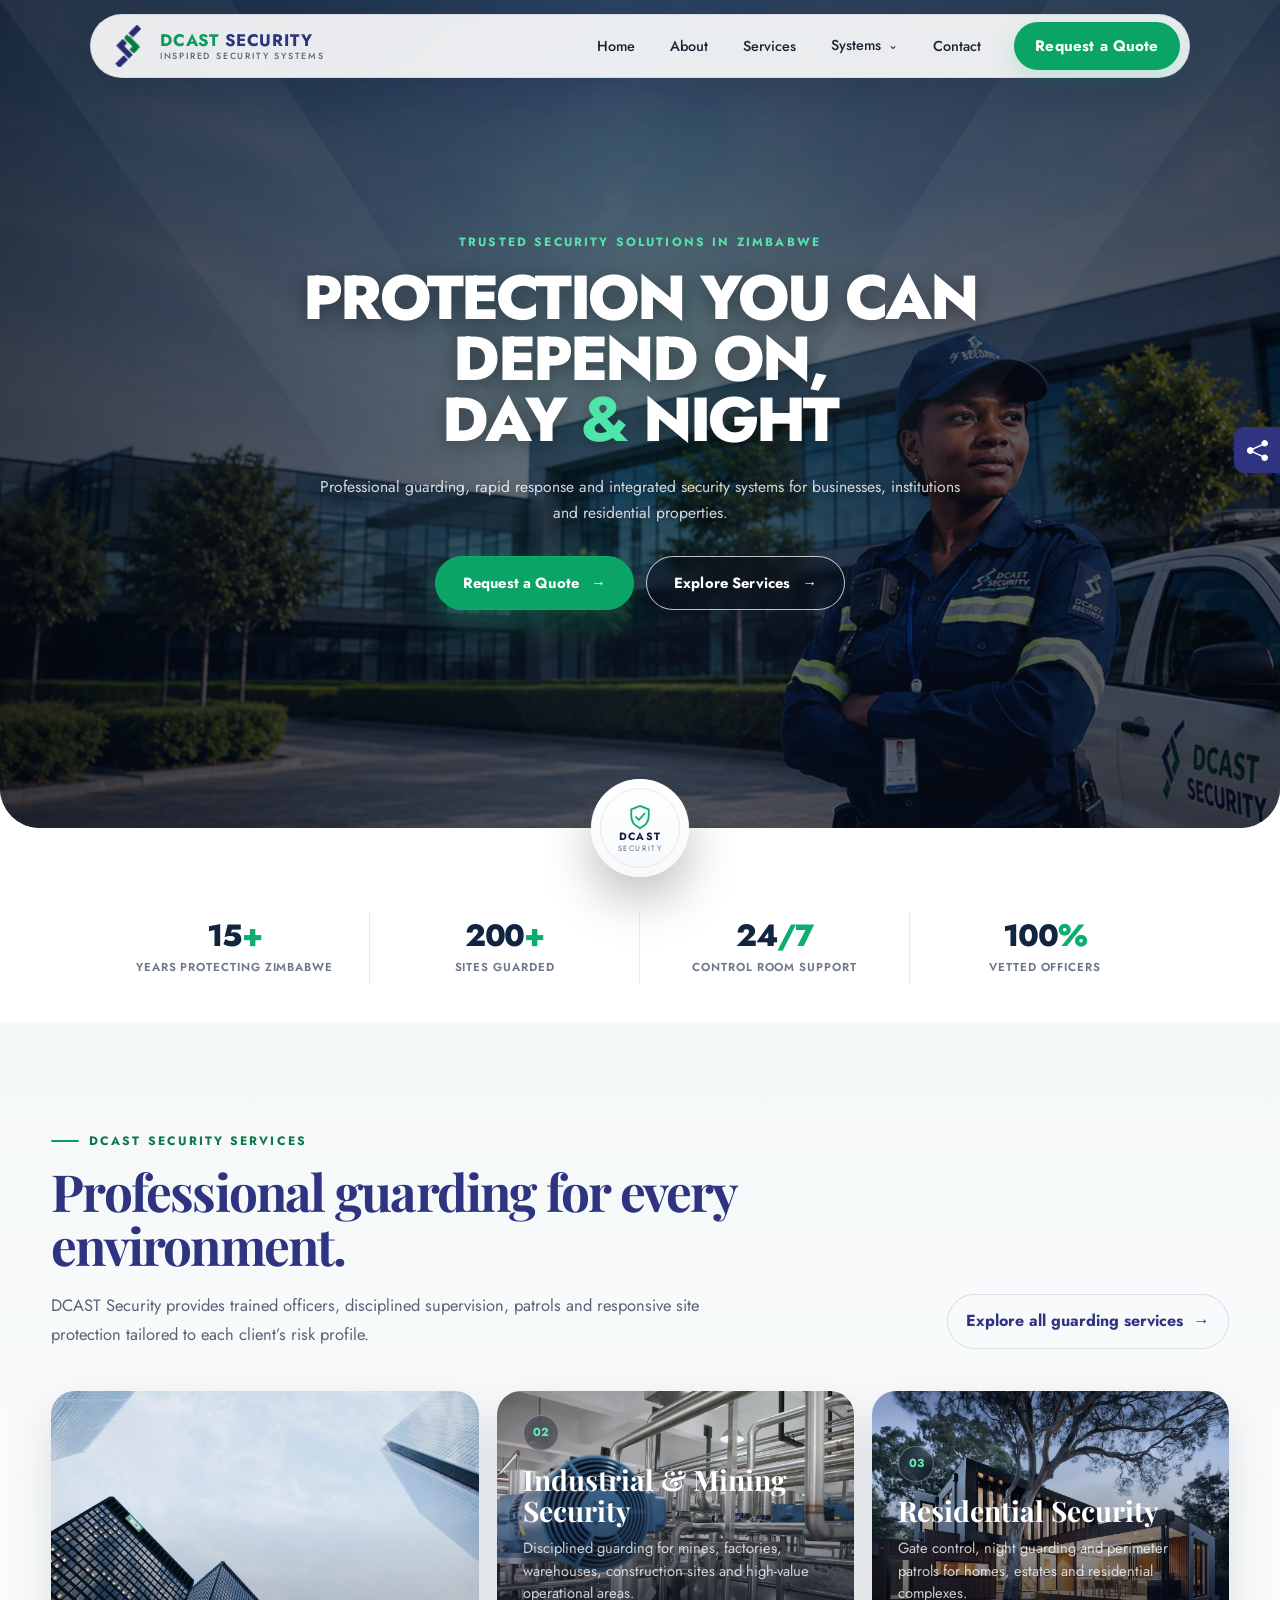
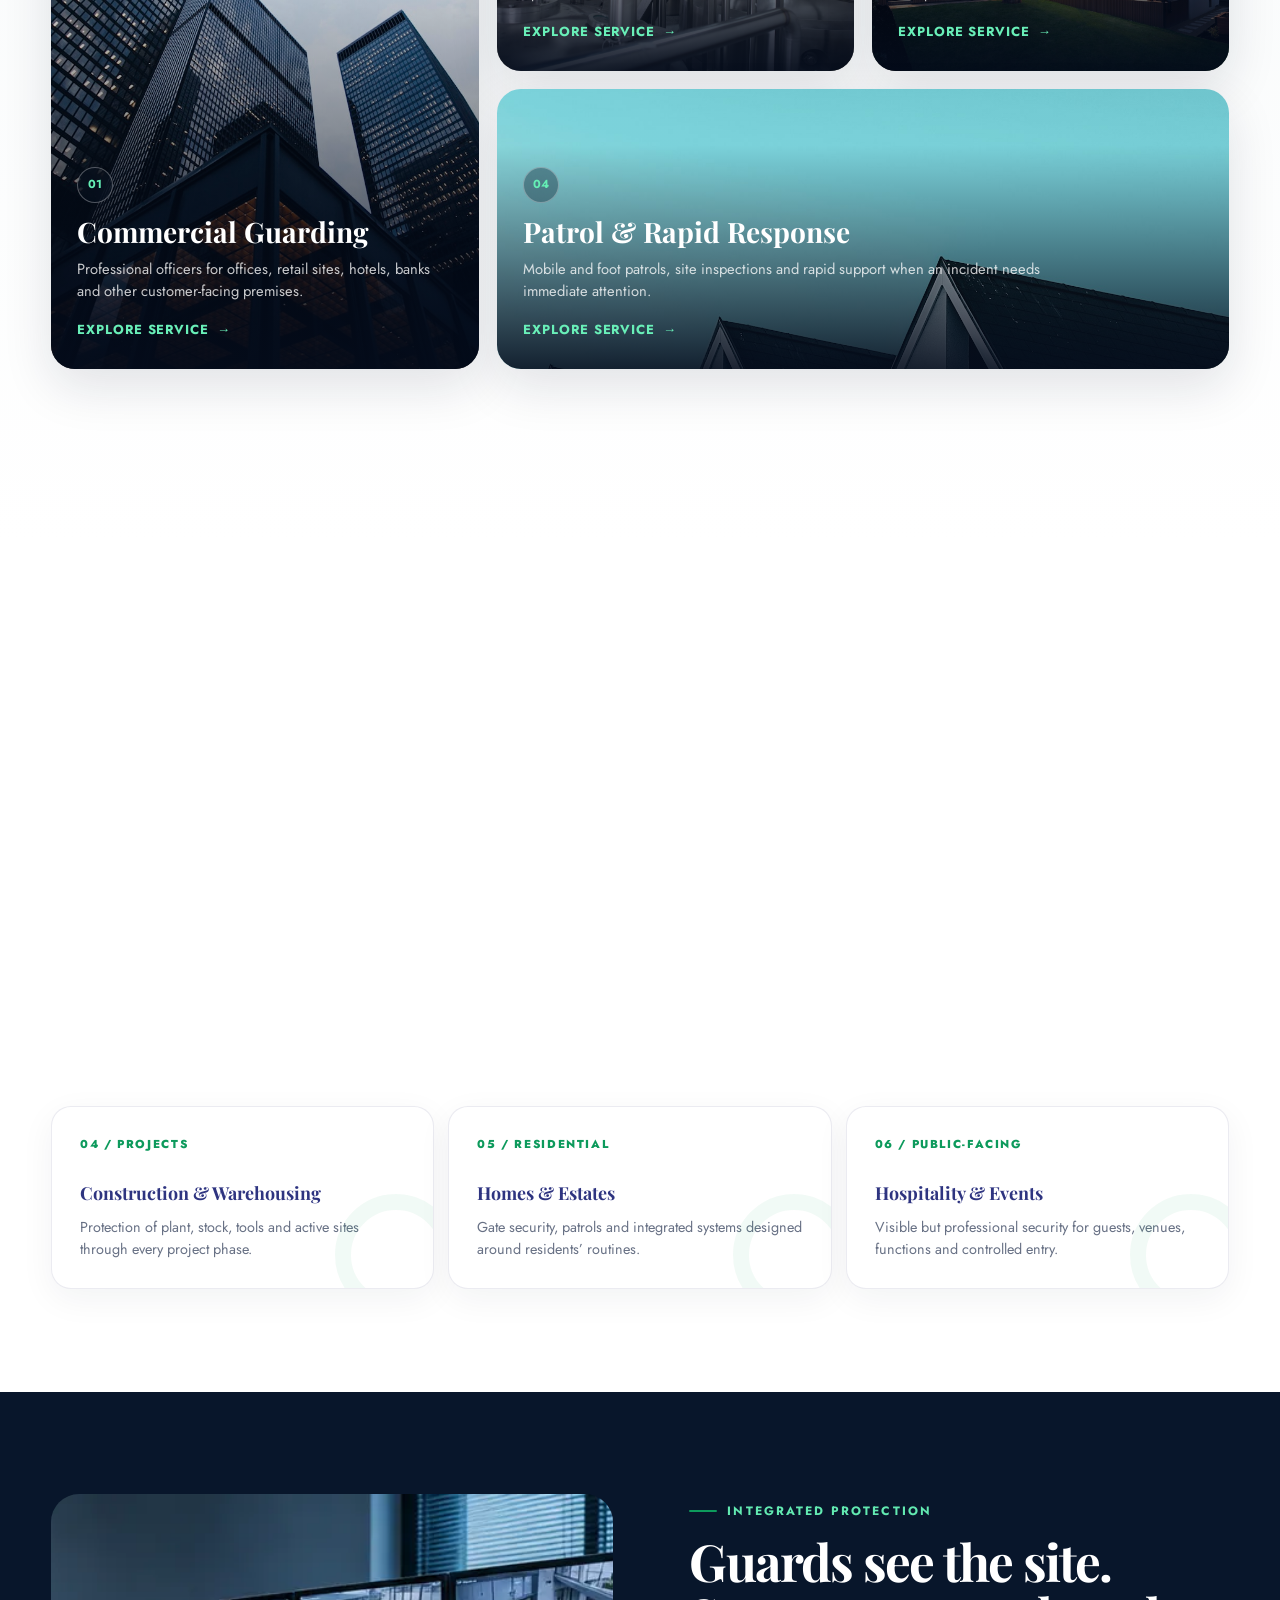
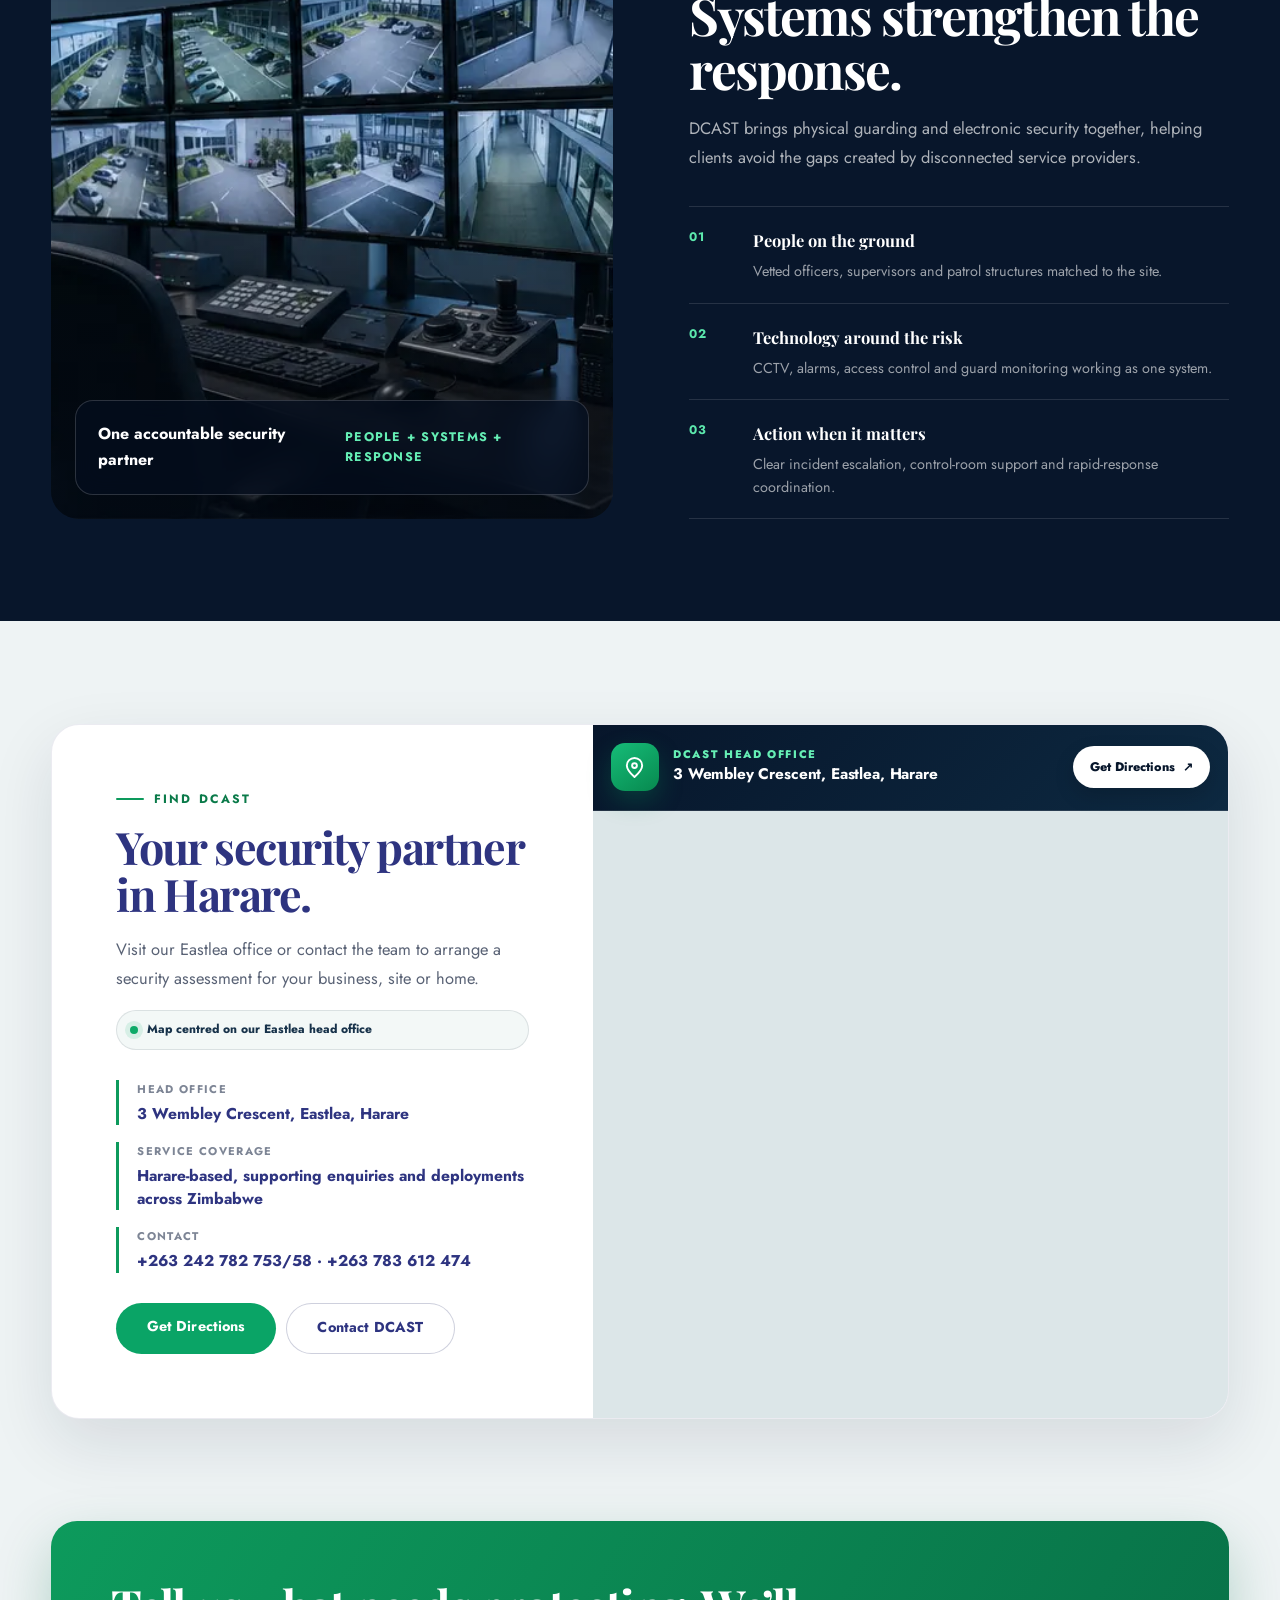
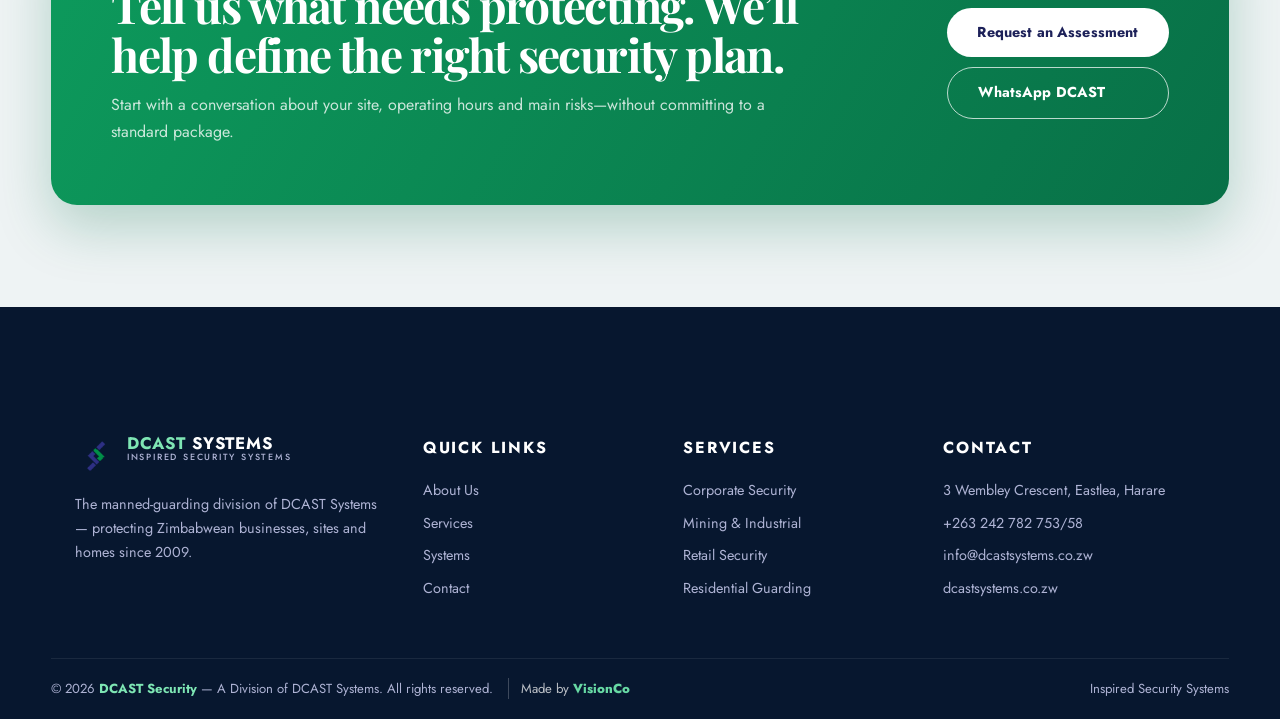
==== commit 8843431d: "Add exact DCAST map location and unify mobile header" ====
--- a/index.html
+++ b/index.html
@@ -967,6 +967,8 @@
 <script src="/assets/js/dcast-systems-service-navigation-20260831.js?v=20260831-120800" defer></script>
 <link rel="stylesheet" href="/assets/css/dcast-seal-shimmer-20260831.css?v=20260831-131300">
 <script defer src="/assets/js/dcast-seal-shimmer-20260831.js?v=20260831-131300"></script>
+
+<link rel="stylesheet" href="/assets/css/dcast-mobile-unified-20260901.css?v=20260901-140000">
 </head>
 <body>
 
@@ -1040,7 +1042,7 @@
 <div class="navwrap" id="navwrap">
   <div class="island">
     <a href="/" class="brand">
-      <img src="/assets/images/dcast-logo-mark-refined-20260830.png?v=20260830-190000" alt="DCAST logo" width="42" height="42">
+      <img src="/assets/images/dcast-logo-mark-mobile-hd-20260901.png?v=20260901-140000" alt="DCAST logo" width="30" height="46" decoding="async">
       <span class="brand-name"><span class="n1">DCAST <b>SECURITY</b></span><span class="n2">Inspired Security Systems</span></span>
     </a>
     <nav>
@@ -1312,7 +1314,7 @@
         <div class="dhs-map-frame">
           <iframe
             title="DCAST Systems location — 3 Wembley Crescent, Eastlea, Harare"
-            src="https://maps.google.com/maps?q=3%20Wembley%20Crescent%2C%20Eastlea%2C%20Harare&amp;t=m&amp;z=16&amp;output=embed&amp;iwloc=near"
+            src="https://maps.google.com/maps?q=DCAST%20Systems%2C%203%20Wembley%20Crescent%2C%20Eastlea%2C%20Harare%2C%20Zimbabwe&amp;t=k&amp;z=18&amp;output=embed&amp;iwloc=near"
             loading="lazy"
             referrerpolicy="no-referrer-when-downgrade"
             allowfullscreen
--- a/assets/css/dcast-mobile-unified-20260901.css
+++ b/assets/css/dcast-mobile-unified-20260901.css
@@ -0,0 +1,171 @@
+/* DCAST MOBILE-ONLY UNIFIED HEADER — 20260901
+   Matches the approved mobile format across every route.
+   Desktop/tablet layouts above 720px are untouched. */
+
+@media (max-width:720px){
+  body .navwrap{
+    position:fixed!important;
+    top:max(12px,env(safe-area-inset-top))!important;
+    left:0!important;
+    right:0!important;
+    width:100%!important;
+    padding:0 12px!important;
+    z-index:10000!important;
+  }
+
+  body .navwrap .island{
+    width:100%!important;
+    max-width:none!important;
+    height:76px!important;
+    min-height:76px!important;
+    padding:8px 10px 8px 18px!important;
+    gap:10px!important;
+    border:1px solid rgba(46,52,128,.10)!important;
+    border-radius:999px!important;
+    background:rgba(255,255,255,.96)!important;
+    box-shadow:0 15px 38px rgba(18,20,58,.18)!important;
+    backdrop-filter:blur(20px)!important;
+    -webkit-backdrop-filter:blur(20px)!important;
+  }
+
+  body .navwrap .brand{
+    display:flex!important;
+    align-items:center!important;
+    justify-content:flex-start!important;
+    gap:10px!important;
+    min-width:0!important;
+    max-width:calc(100% - 66px)!important;
+    margin:0 auto 0 0!important;
+    flex:1 1 auto!important;
+  }
+
+  body .navwrap .brand img{
+    display:block!important;
+    width:auto!important;
+    height:46px!important;
+    max-width:30px!important;
+    max-height:46px!important;
+    margin:0!important;
+    padding:0!important;
+    object-fit:contain!important;
+    object-position:center!important;
+    flex:0 0 auto!important;
+    image-rendering:auto!important;
+    filter:none!important;
+  }
+
+  body .navwrap .brand-name{
+    min-width:0!important;
+    gap:4px!important;
+    overflow:visible!important;
+  }
+
+  body .navwrap .brand-name .n1{
+    font-size:18px!important;
+    font-weight:800!important;
+    line-height:1!important;
+    letter-spacing:.055em!important;
+    white-space:nowrap!important;
+  }
+
+  body .navwrap .brand-name .n2{
+    font-size:8.2px!important;
+    font-weight:600!important;
+    line-height:1!important;
+    letter-spacing:.245em!important;
+    white-space:nowrap!important;
+  }
+
+  body .navwrap nav,
+  body .navwrap .cta-btn{
+    display:none!important;
+  }
+
+  body .navwrap .burger{
+    display:flex!important;
+    width:56px!important;
+    height:56px!important;
+    min-width:56px!important;
+    min-height:56px!important;
+    margin:0!important;
+    padding:0!important;
+    align-items:center!important;
+    justify-content:center!important;
+    gap:6px!important;
+    border:0!important;
+    border-radius:50%!important;
+    background:#2e3480!important;
+    box-shadow:none!important;
+    flex:0 0 56px!important;
+  }
+
+  body .navwrap .burger span{
+    width:25px!important;
+    height:3px!important;
+    background:#fff!important;
+    border-radius:99px!important;
+  }
+
+  body .mobile-menu{
+    top:calc(max(12px,env(safe-area-inset-top)) + 84px)!important;
+    left:12px!important;
+    right:12px!important;
+    width:auto!important;
+    max-height:calc(100dvh - 112px)!important;
+    overflow:auto!important;
+    z-index:9999!important;
+    border-radius:24px!important;
+  }
+
+  body .mobile-menu a{
+    min-height:48px!important;
+    display:flex!important;
+    align-items:center!important;
+  }
+}
+
+@media (max-width:390px){
+  body .navwrap .island{
+    height:72px!important;
+    min-height:72px!important;
+    padding-left:14px!important;
+  }
+
+  body .navwrap .brand{
+    gap:8px!important;
+    max-width:calc(100% - 60px)!important;
+  }
+
+  body .navwrap .brand img{
+    height:42px!important;
+    max-width:27px!important;
+    max-height:42px!important;
+  }
+
+  body .navwrap .brand-name .n1{
+    font-size:16px!important;
+    letter-spacing:.04em!important;
+  }
+
+  body .navwrap .brand-name .n2{
+    font-size:7px!important;
+    letter-spacing:.19em!important;
+  }
+
+  body .navwrap .burger{
+    width:52px!important;
+    height:52px!important;
+    min-width:52px!important;
+    min-height:52px!important;
+    flex-basis:52px!important;
+  }
+
+  body .mobile-menu{
+    top:calc(max(12px,env(safe-area-inset-top)) + 80px)!important;
+  }
+}
+
+@media (max-width:340px){
+  body .navwrap .brand-name .n1{font-size:14px!important}
+  body .navwrap .brand-name .n2{font-size:6.2px!important;letter-spacing:.14em!important}
+}
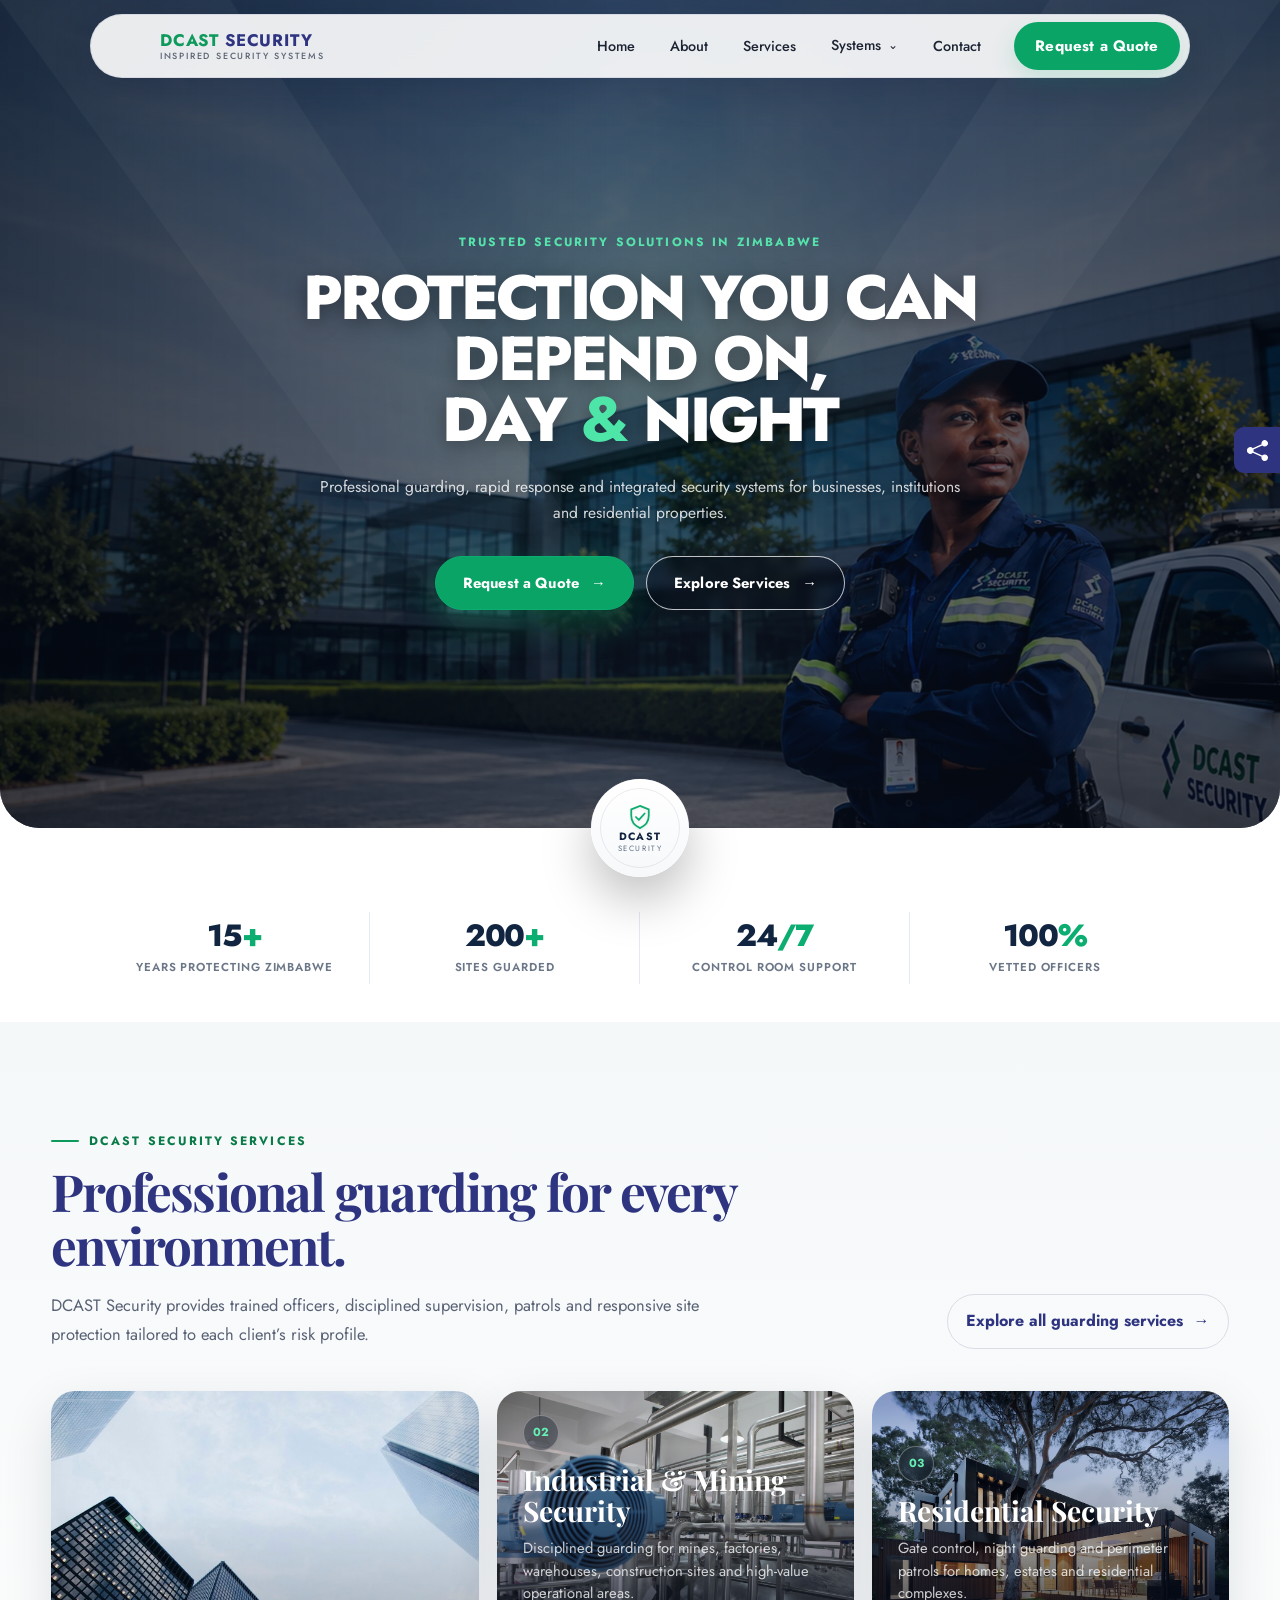
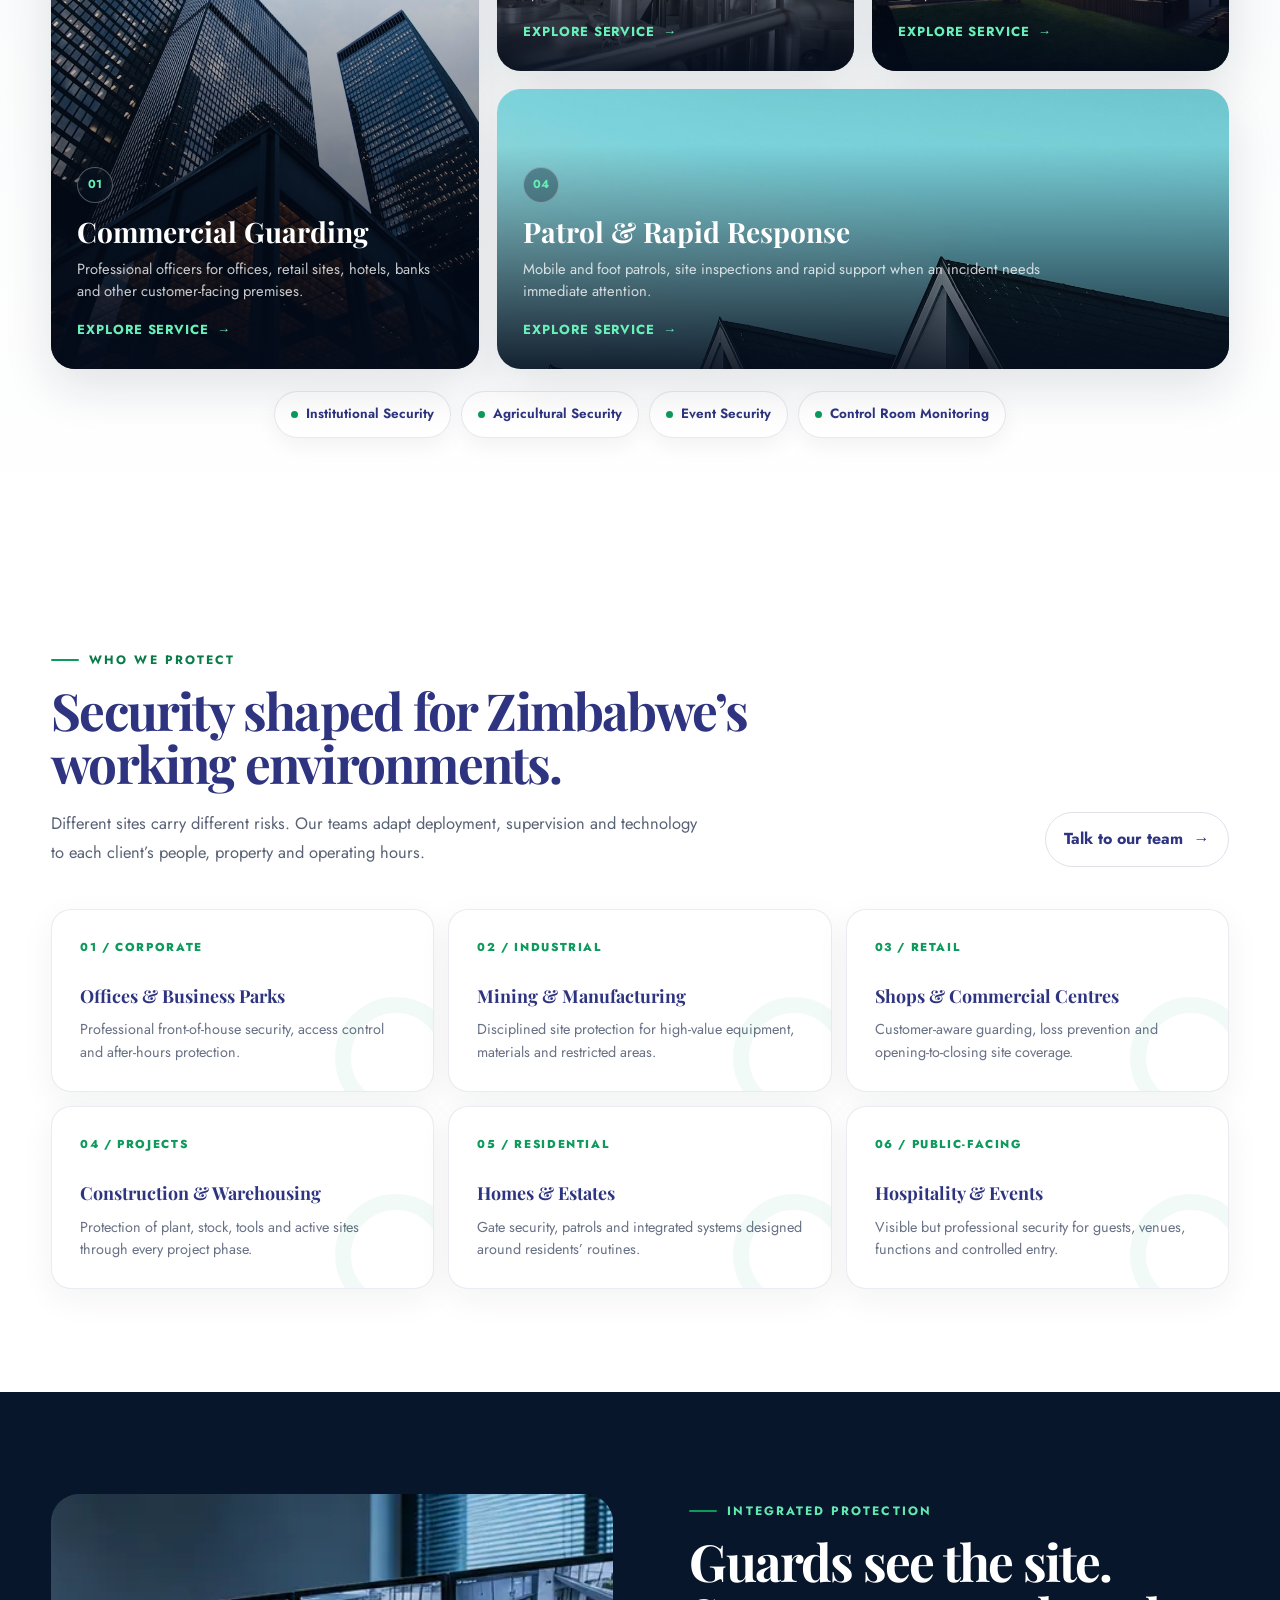
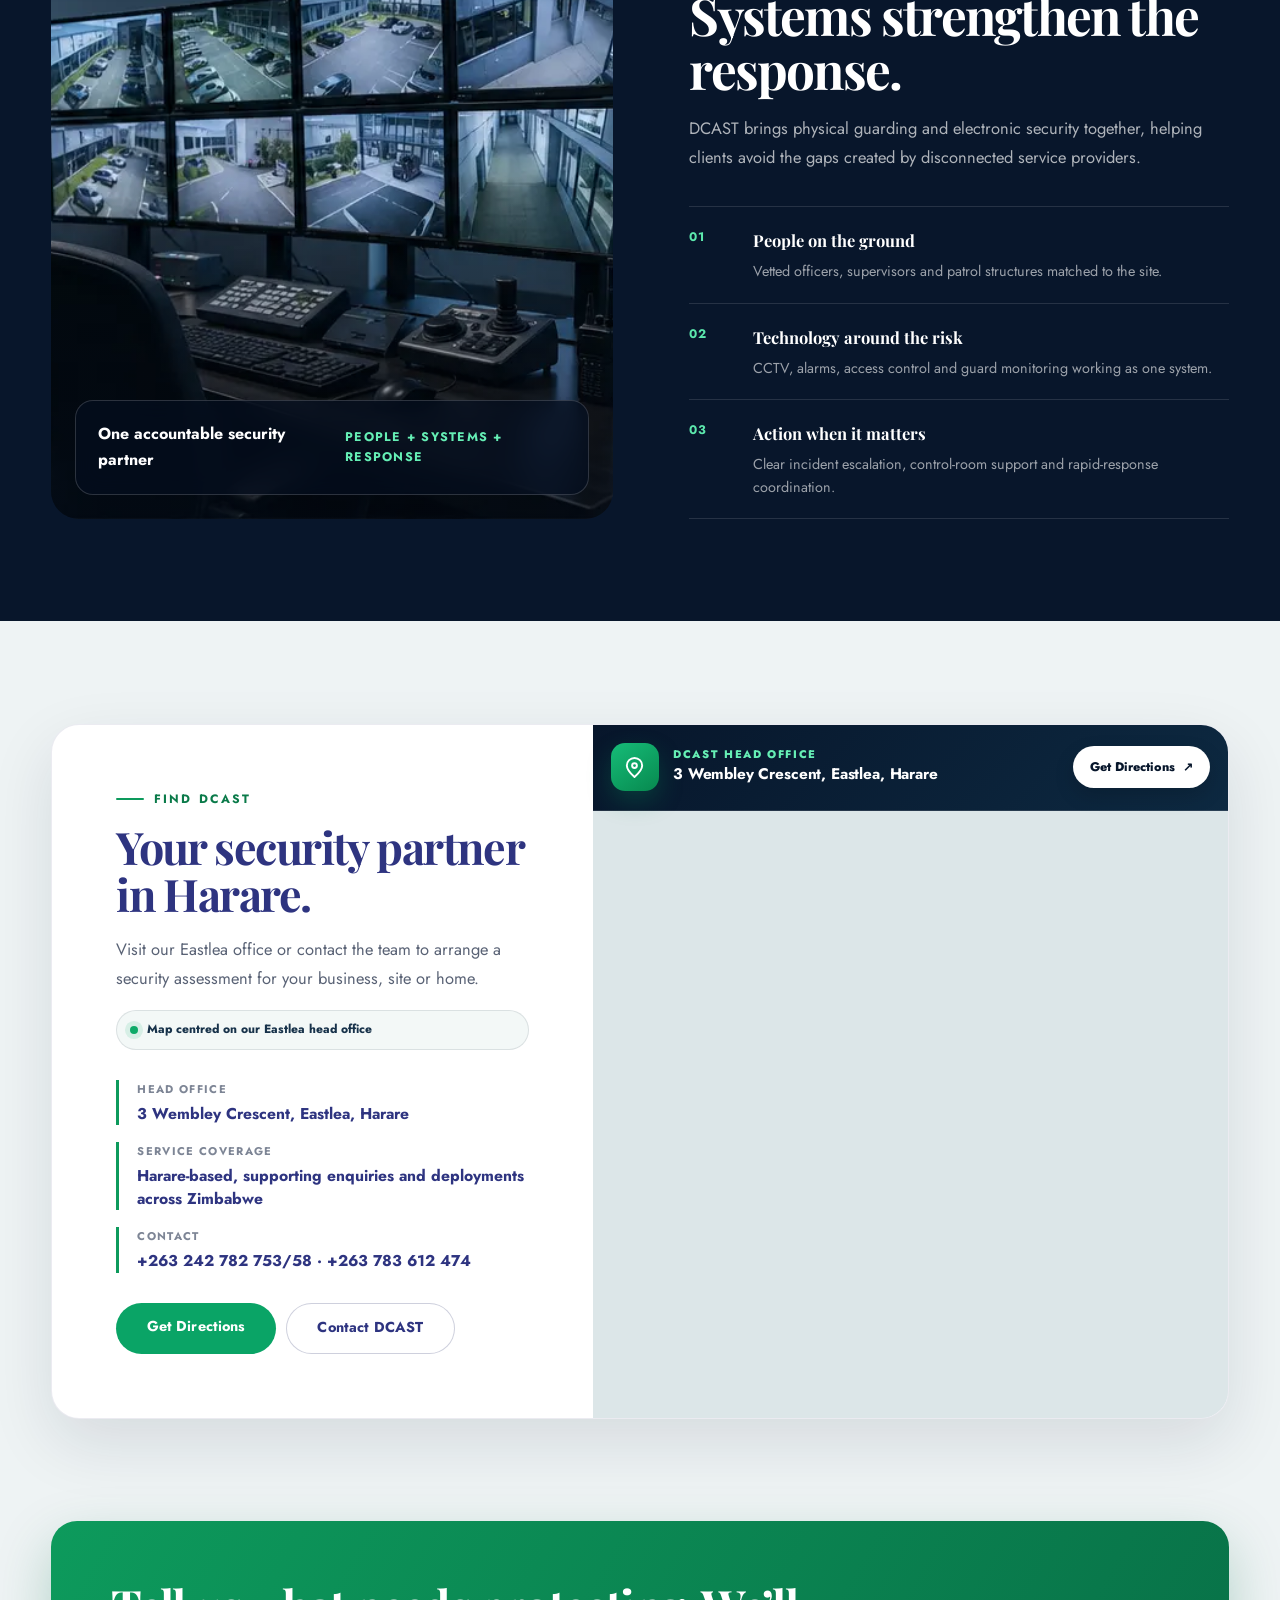
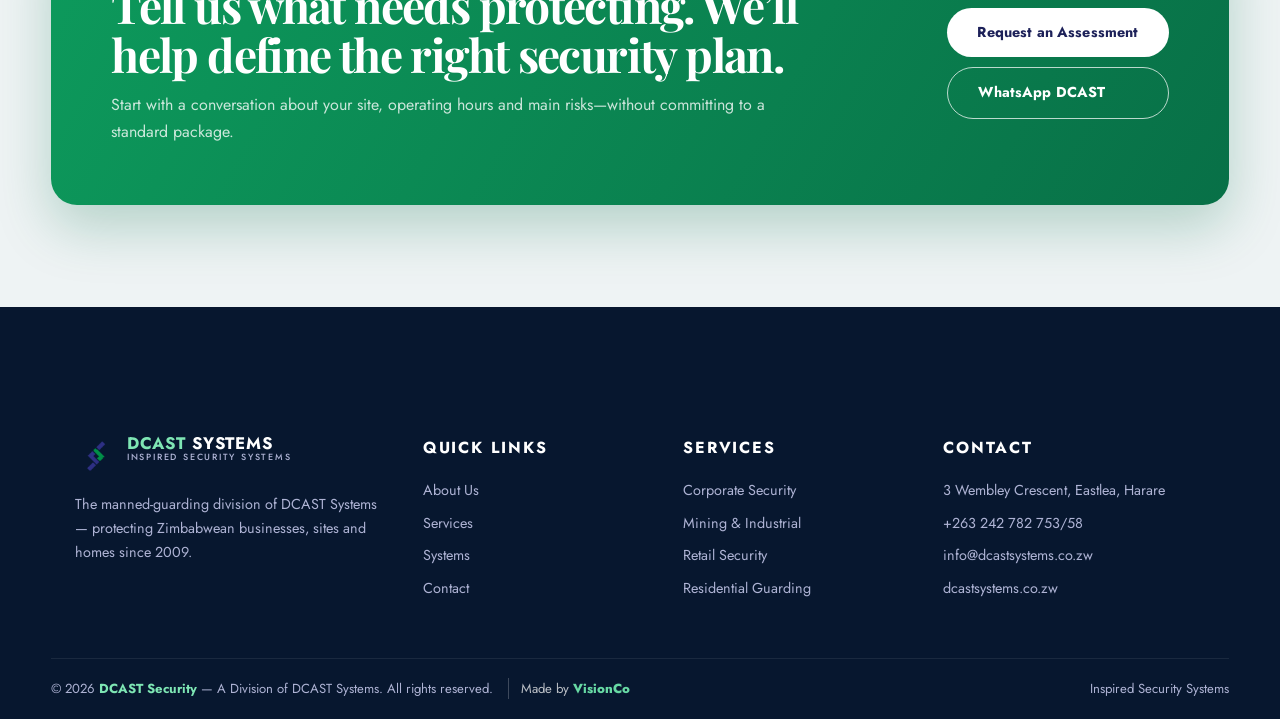
==== commit 9c4a0e7a: "Correct mobile logo size and unify subpage heroes" ====
--- a/index.html
+++ b/index.html
@@ -1042,7 +1042,10 @@
 <div class="navwrap" id="navwrap">
   <div class="island">
     <a href="/" class="brand">
-      <img src="/assets/images/dcast-logo-mark-mobile-hd-20260901.png?v=20260901-140000" alt="DCAST logo" width="30" height="46" decoding="async">
+      <picture class="dcast-nav-logo">
+        <source media="(max-width:720px)" srcset="/assets/images/dcast-logo-mark-mobile-hd-20260901.png?v=20260901-141500">
+        <img src="/assets/images/dcast-logo-mark-refined-20260830.png?v=20260830-190000" alt="DCAST logo" width="42" height="42" decoding="async">
+      </picture>
       <span class="brand-name"><span class="n1">DCAST <b>SECURITY</b></span><span class="n2">Inspired Security Systems</span></span>
     </a>
     <nav>
--- a/assets/css/dcast-mobile-unified-20260901.css
+++ b/assets/css/dcast-mobile-unified-20260901.css
@@ -1,6 +1,6 @@
-/* DCAST MOBILE-ONLY UNIFIED HEADER — 20260901
-   Matches the approved mobile format across every route.
-   Desktop/tablet layouts above 720px are untouched. */
+/* DCAST MOBILE-ONLY UNIFIED HEADER — corrected 20260901
+   Keeps the original approved mobile proportions while using the refined source asset.
+   No rules in this file affect screens wider than 720px. */
 
 @media (max-width:720px){
   body .navwrap{
@@ -9,42 +9,43 @@
     left:0!important;
     right:0!important;
     width:100%!important;
-    padding:0 12px!important;
+    padding:0 10px!important;
     z-index:10000!important;
   }
 
   body .navwrap .island{
     width:100%!important;
     max-width:none!important;
-    height:76px!important;
-    min-height:76px!important;
-    padding:8px 10px 8px 18px!important;
-    gap:10px!important;
+    height:58px!important;
+    min-height:58px!important;
+    padding:6px 7px 6px 14px!important;
+    gap:8px!important;
     border:1px solid rgba(46,52,128,.10)!important;
     border-radius:999px!important;
     background:rgba(255,255,255,.96)!important;
-    box-shadow:0 15px 38px rgba(18,20,58,.18)!important;
-    backdrop-filter:blur(20px)!important;
-    -webkit-backdrop-filter:blur(20px)!important;
+    box-shadow:0 10px 30px rgba(18,20,58,.17)!important;
+    backdrop-filter:blur(18px)!important;
+    -webkit-backdrop-filter:blur(18px)!important;
   }
 
   body .navwrap .brand{
     display:flex!important;
     align-items:center!important;
     justify-content:flex-start!important;
-    gap:10px!important;
+    gap:9px!important;
     min-width:0!important;
-    max-width:calc(100% - 66px)!important;
+    max-width:calc(100% - 54px)!important;
     margin:0 auto 0 0!important;
     flex:1 1 auto!important;
   }
 
+  /* Same apparent size as the approved original; only the source is sharper. */
   body .navwrap .brand img{
     display:block!important;
-    width:auto!important;
-    height:46px!important;
-    max-width:30px!important;
-    max-height:46px!important;
+    width:38px!important;
+    height:27px!important;
+    max-width:38px!important;
+    max-height:27px!important;
     margin:0!important;
     padding:0!important;
     object-fit:contain!important;
@@ -52,27 +53,28 @@
     flex:0 0 auto!important;
     image-rendering:auto!important;
     filter:none!important;
+    transform:none!important;
   }
 
   body .navwrap .brand-name{
     min-width:0!important;
-    gap:4px!important;
+    gap:3px!important;
     overflow:visible!important;
   }
 
   body .navwrap .brand-name .n1{
-    font-size:18px!important;
+    font-size:16px!important;
     font-weight:800!important;
     line-height:1!important;
-    letter-spacing:.055em!important;
+    letter-spacing:.05em!important;
     white-space:nowrap!important;
   }
 
   body .navwrap .brand-name .n2{
-    font-size:8.2px!important;
+    font-size:7px!important;
     font-weight:600!important;
     line-height:1!important;
-    letter-spacing:.245em!important;
+    letter-spacing:.21em!important;
     white-space:nowrap!important;
   }
 
@@ -83,89 +85,49 @@
 
   body .navwrap .burger{
     display:flex!important;
-    width:56px!important;
-    height:56px!important;
-    min-width:56px!important;
-    min-height:56px!important;
+    width:44px!important;
+    height:44px!important;
+    min-width:44px!important;
+    min-height:44px!important;
     margin:0!important;
     padding:0!important;
     align-items:center!important;
     justify-content:center!important;
-    gap:6px!important;
+    gap:5px!important;
     border:0!important;
     border-radius:50%!important;
     background:#2e3480!important;
     box-shadow:none!important;
-    flex:0 0 56px!important;
+    flex:0 0 44px!important;
   }
 
   body .navwrap .burger span{
-    width:25px!important;
-    height:3px!important;
+    width:21px!important;
+    height:2.5px!important;
     background:#fff!important;
     border-radius:99px!important;
   }
 
   body .mobile-menu{
-    top:calc(max(12px,env(safe-area-inset-top)) + 84px)!important;
-    left:12px!important;
-    right:12px!important;
+    top:calc(max(12px,env(safe-area-inset-top)) + 66px)!important;
+    left:10px!important;
+    right:10px!important;
     width:auto!important;
-    max-height:calc(100dvh - 112px)!important;
+    max-height:calc(100dvh - 94px)!important;
     overflow:auto!important;
     z-index:9999!important;
-    border-radius:24px!important;
+    border-radius:22px!important;
   }
 
   body .mobile-menu a{
-    min-height:48px!important;
+    min-height:46px!important;
     display:flex!important;
     align-items:center!important;
   }
 }
 
-@media (max-width:390px){
-  body .navwrap .island{
-    height:72px!important;
-    min-height:72px!important;
-    padding-left:14px!important;
-  }
-
-  body .navwrap .brand{
-    gap:8px!important;
-    max-width:calc(100% - 60px)!important;
-  }
-
-  body .navwrap .brand img{
-    height:42px!important;
-    max-width:27px!important;
-    max-height:42px!important;
-  }
-
-  body .navwrap .brand-name .n1{
-    font-size:16px!important;
-    letter-spacing:.04em!important;
-  }
-
-  body .navwrap .brand-name .n2{
-    font-size:7px!important;
-    letter-spacing:.19em!important;
-  }
-
-  body .navwrap .burger{
-    width:52px!important;
-    height:52px!important;
-    min-width:52px!important;
-    min-height:52px!important;
-    flex-basis:52px!important;
-  }
-
-  body .mobile-menu{
-    top:calc(max(12px,env(safe-area-inset-top)) + 80px)!important;
-  }
+@media (max-width:350px){
+  body .navwrap .brand{gap:7px!important}
+  body .navwrap .brand-name .n1{font-size:14.5px!important}
+  body .navwrap .brand-name .n2{font-size:6.2px!important;letter-spacing:.16em!important}
 }
-
-@media (max-width:340px){
-  body .navwrap .brand-name .n1{font-size:14px!important}
-  body .navwrap .brand-name .n2{font-size:6.2px!important;letter-spacing:.14em!important}
-}
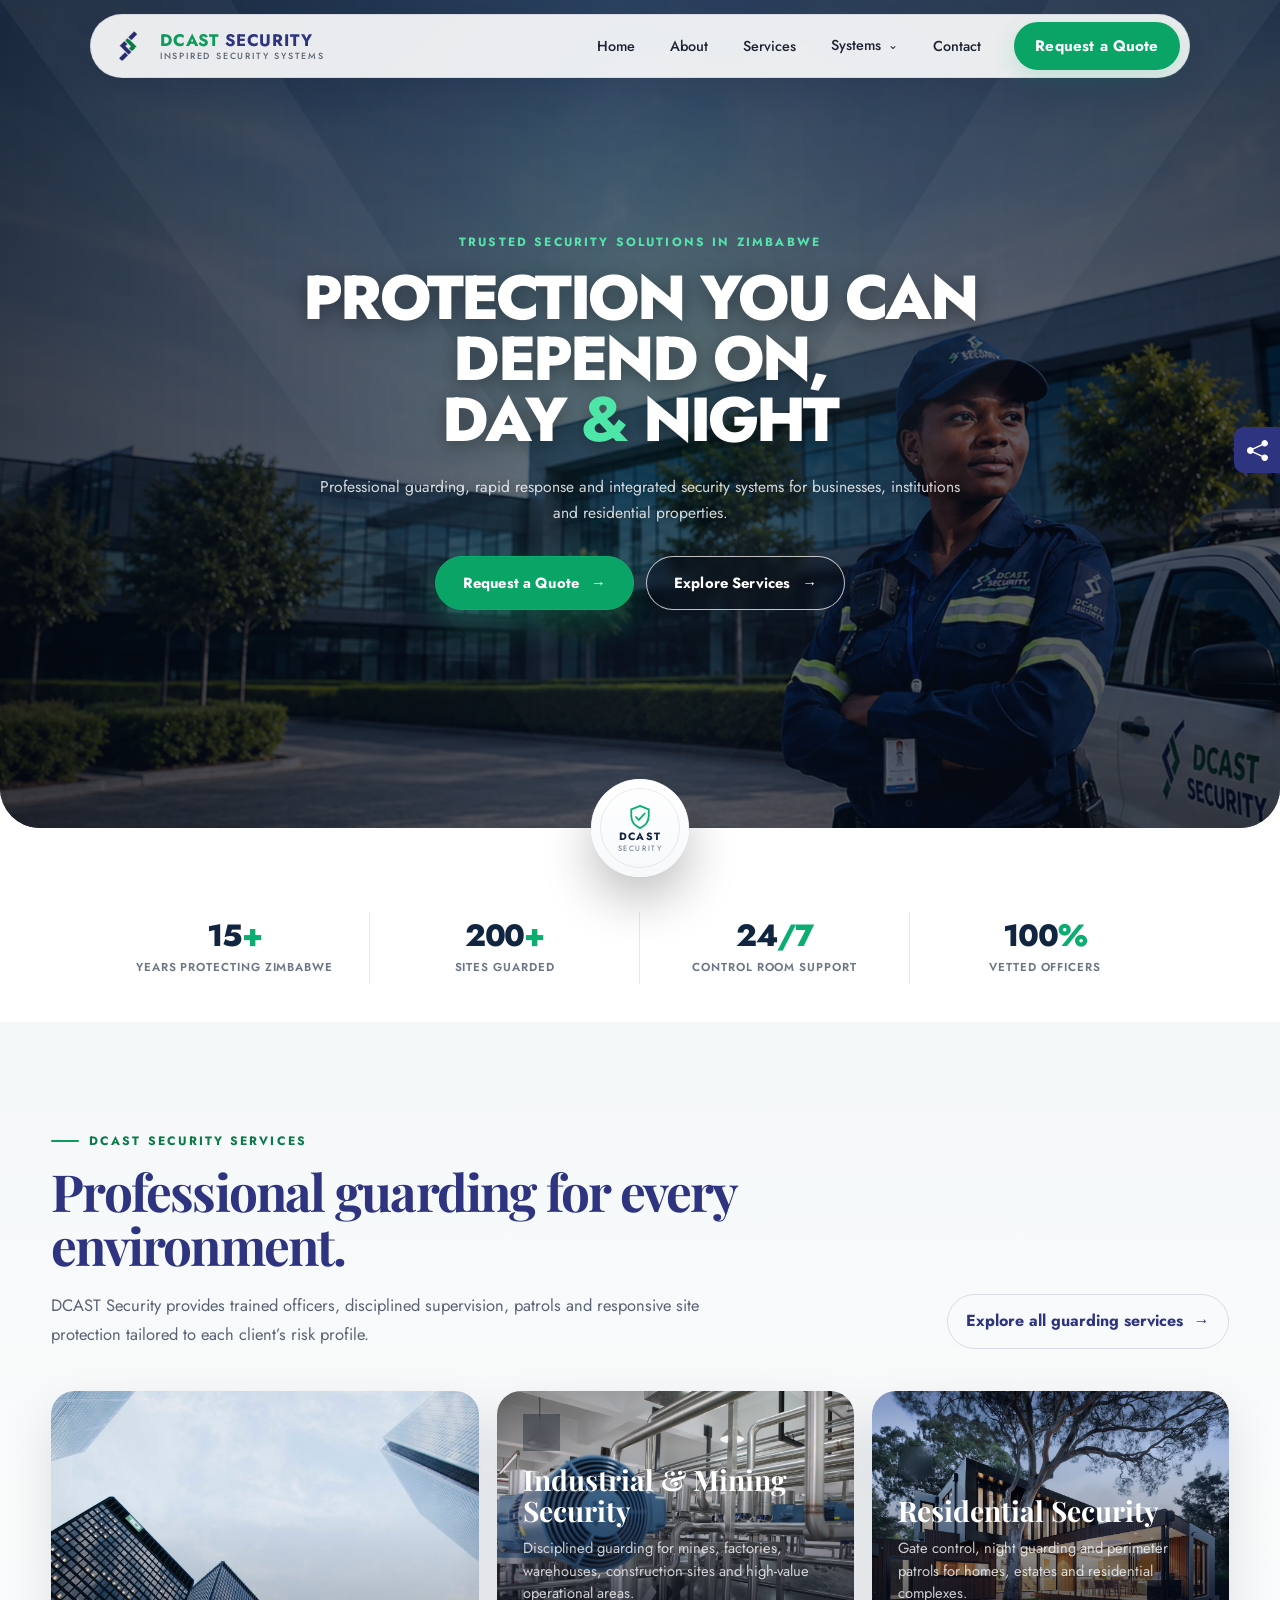
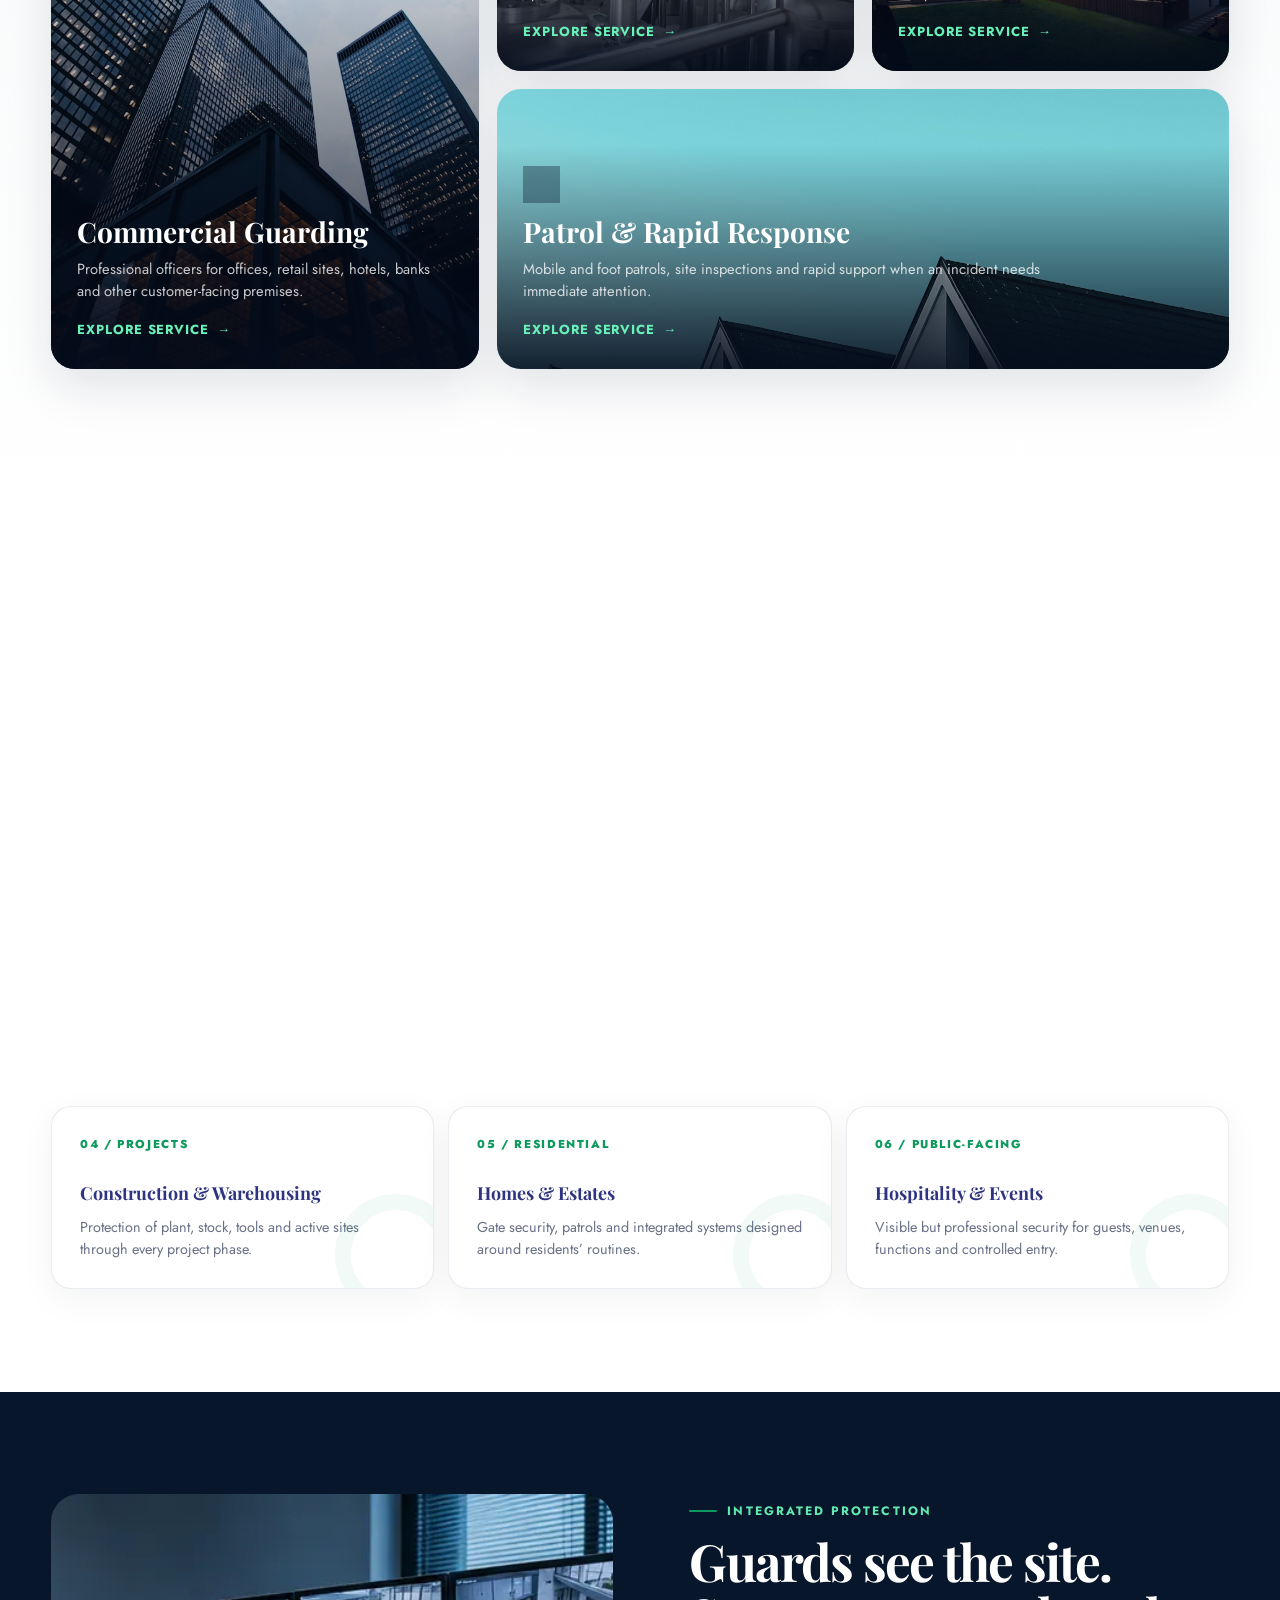
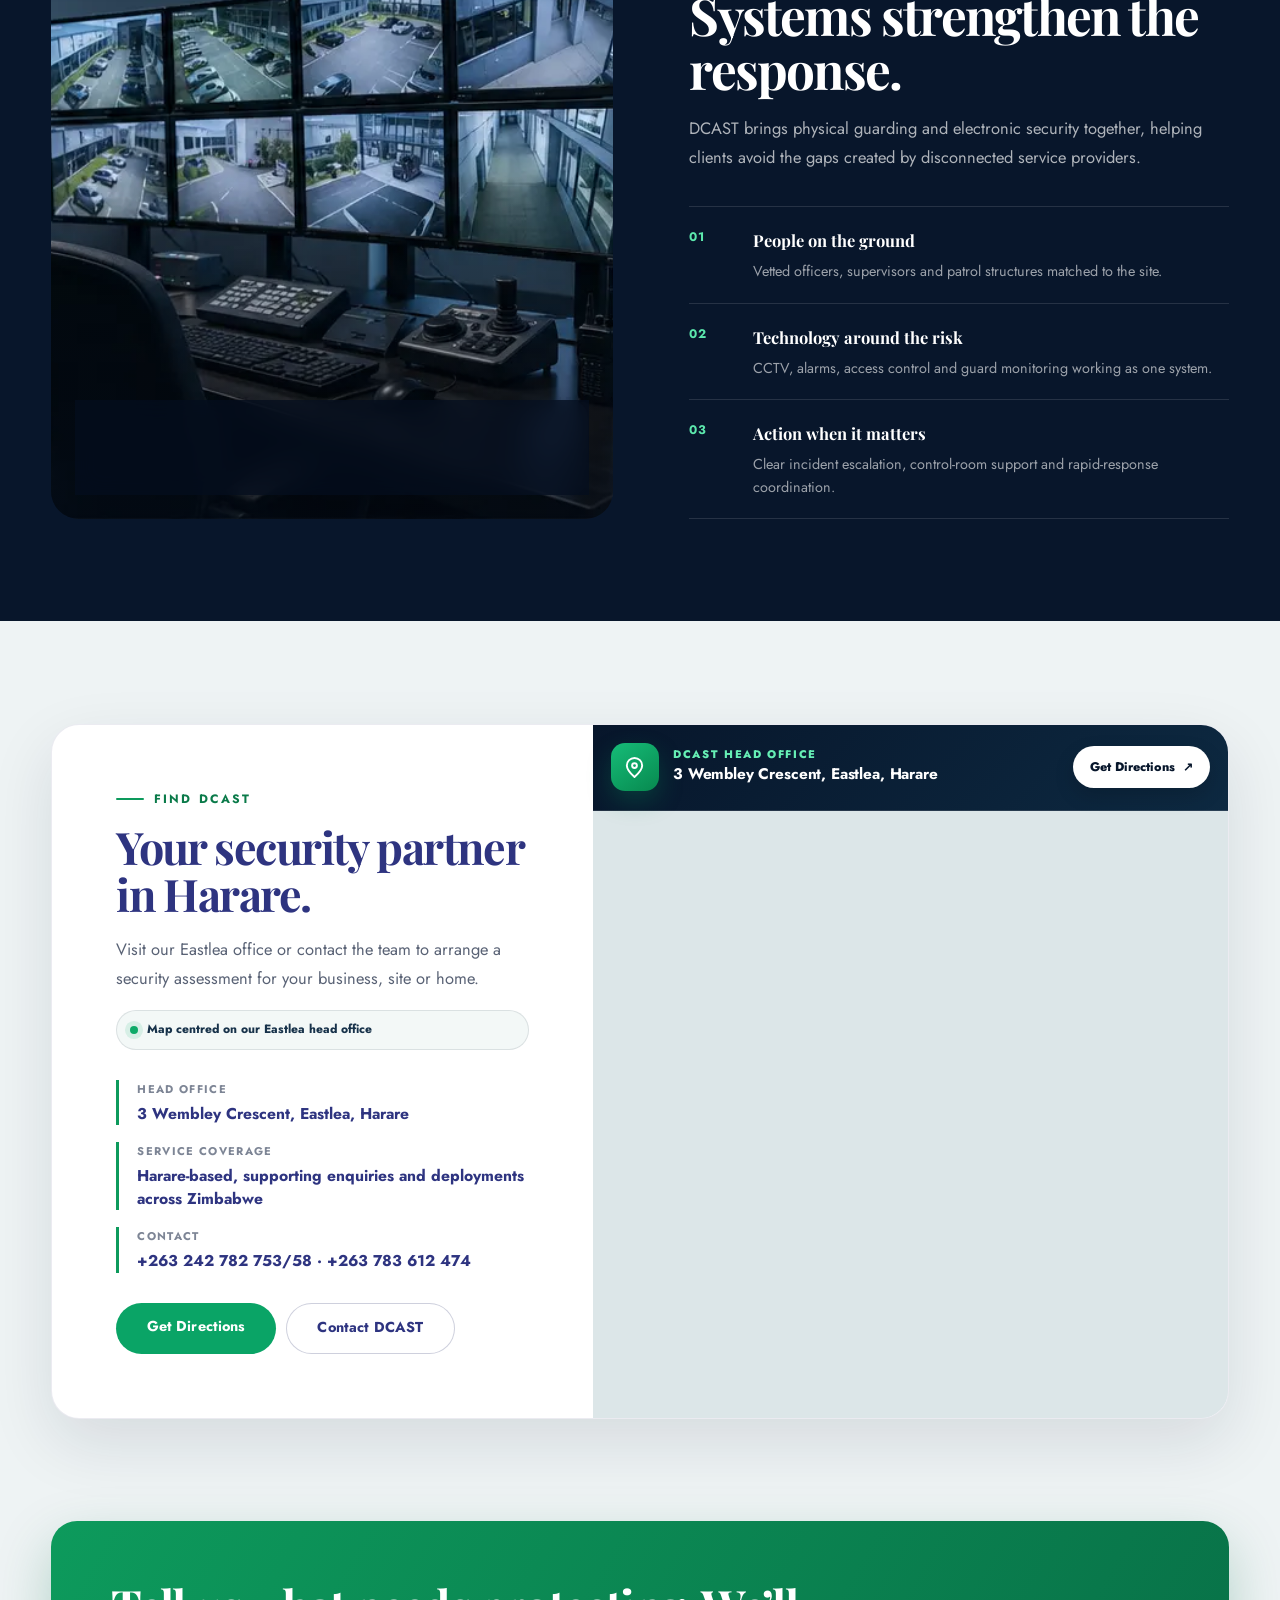
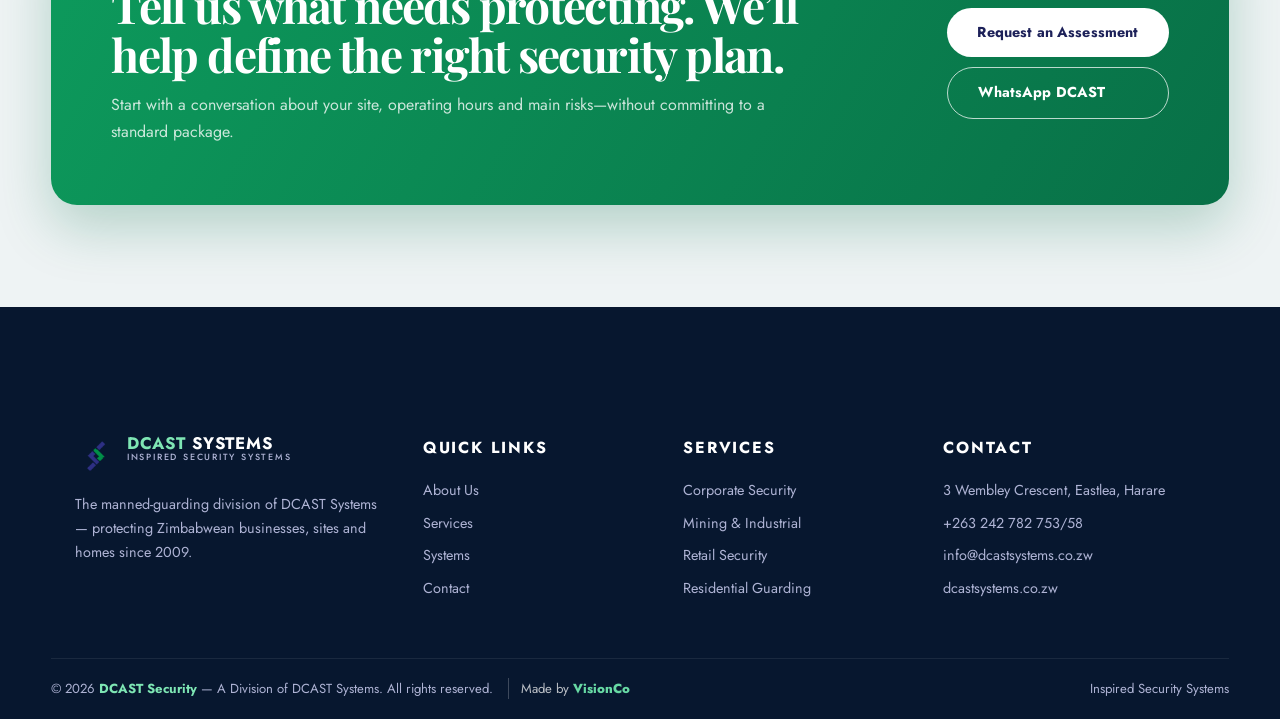
==== commit 908edd82: "Restore contact layout and correct map directions" ====
--- a/index.html
+++ b/index.html
@@ -1295,7 +1295,7 @@
         </div>
 
         <div class="dhs-location-actions">
-          <a class="btn btn-green" href="https://www.google.com/maps/dir/?api=1&amp;destination=3%20Wembley%20Crescent%2C%20Eastlea%2C%20Harare%2C%20Zimbabwe" target="_blank" rel="noopener">Get Directions</a>
+          <a class="btn btn-green" href="https://www.google.com/maps/dir/?api=1&amp;destination=DCAST%20Systems%2C%203%20Wembley%20Crescent%2C%20Eastlea%2C%20Harare%2C%20Zimbabwe" target="_blank" rel="noopener">Get Directions</a>
           <a class="btn btn-outline" href="/contact/">Contact DCAST</a>
         </div>
       </div>
@@ -1312,7 +1312,7 @@
             <small>DCAST Head Office</small>
             <strong>3 Wembley Crescent, Eastlea, Harare</strong>
           </div>
-          <a class="dhs-map-directions" href="https://www.google.com/maps/dir/?api=1&amp;destination=3%20Wembley%20Crescent%2C%20Eastlea%2C%20Harare%2C%20Zimbabwe" target="_blank" rel="noopener" aria-label="Get directions to DCAST Systems in Google Maps">Get Directions <span aria-hidden="true">↗</span></a>
+          <a class="dhs-map-directions" href="https://www.google.com/maps/dir/?api=1&amp;destination=DCAST%20Systems%2C%203%20Wembley%20Crescent%2C%20Eastlea%2C%20Harare%2C%20Zimbabwe" target="_blank" rel="noopener" aria-label="Get directions to DCAST Systems in Google Maps">Get Directions <span aria-hidden="true">↗</span></a>
         </div>
         <div class="dhs-map-frame">
           <iframe
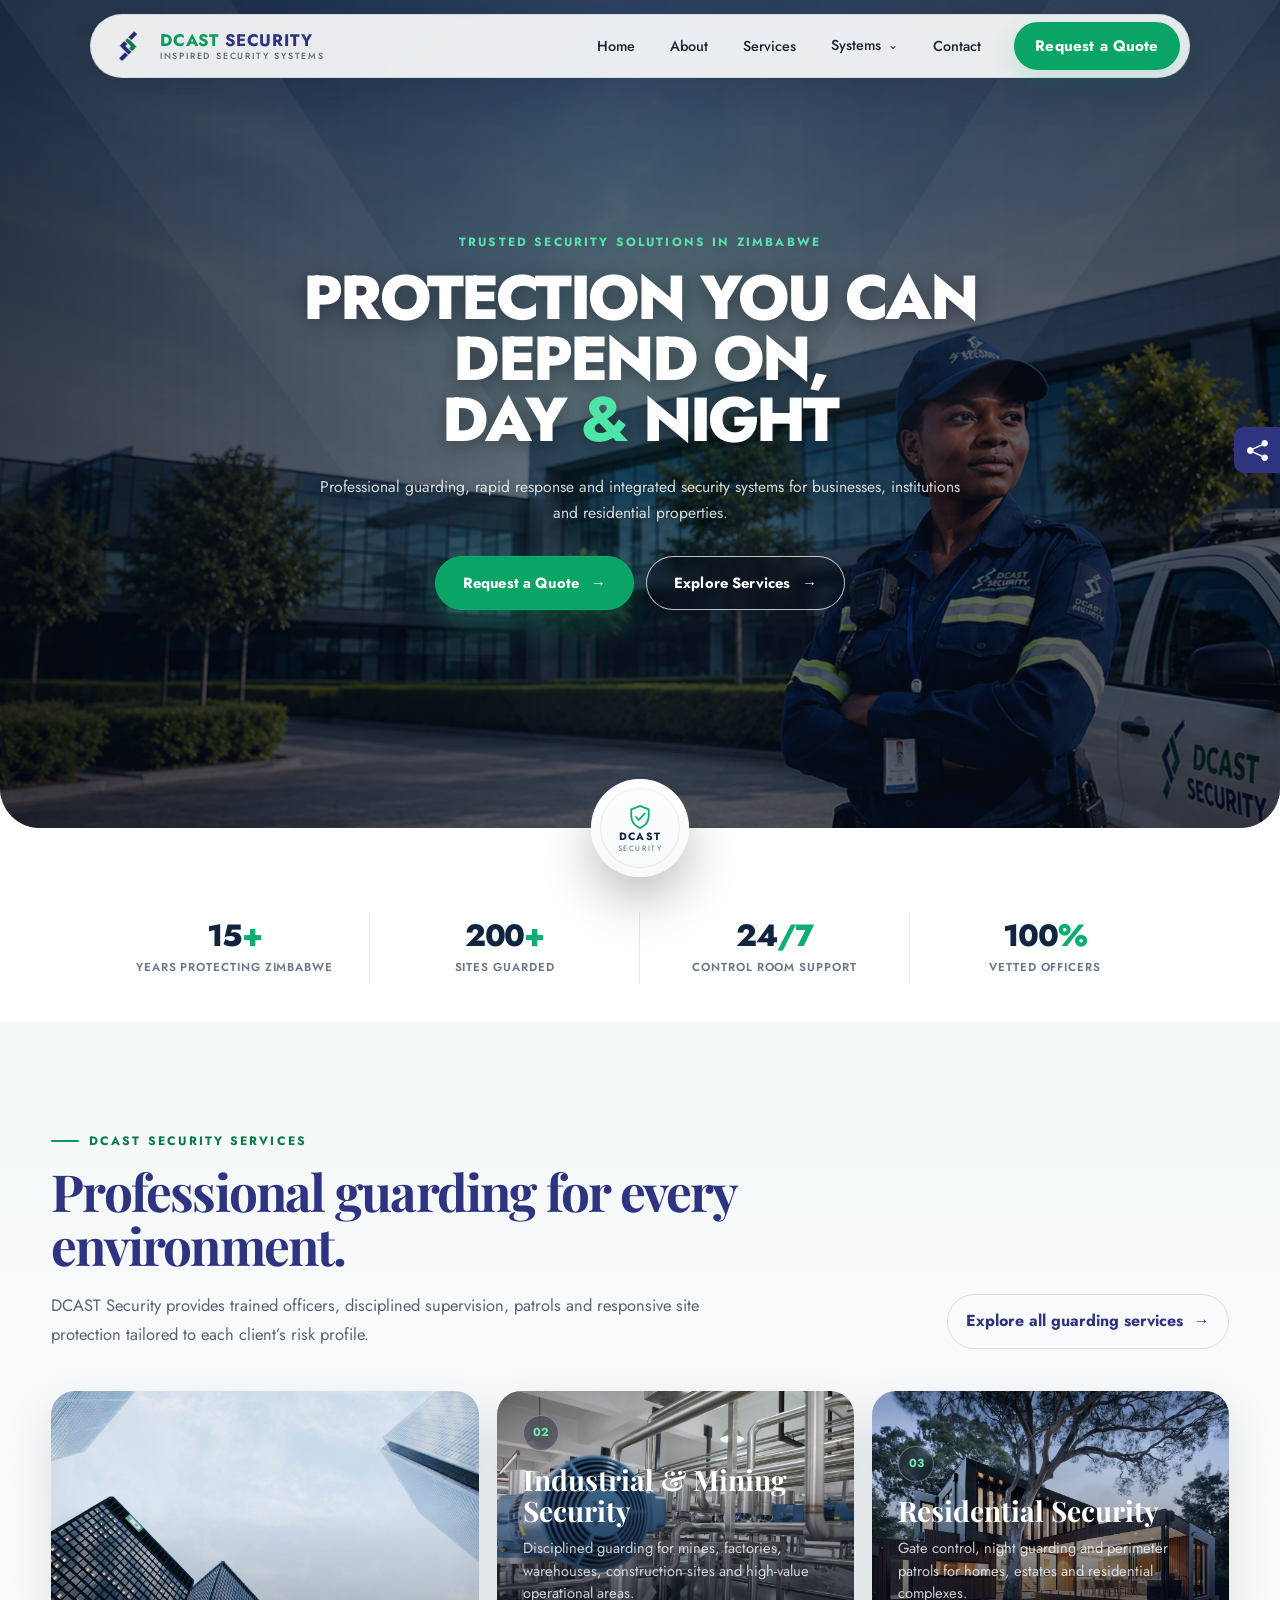
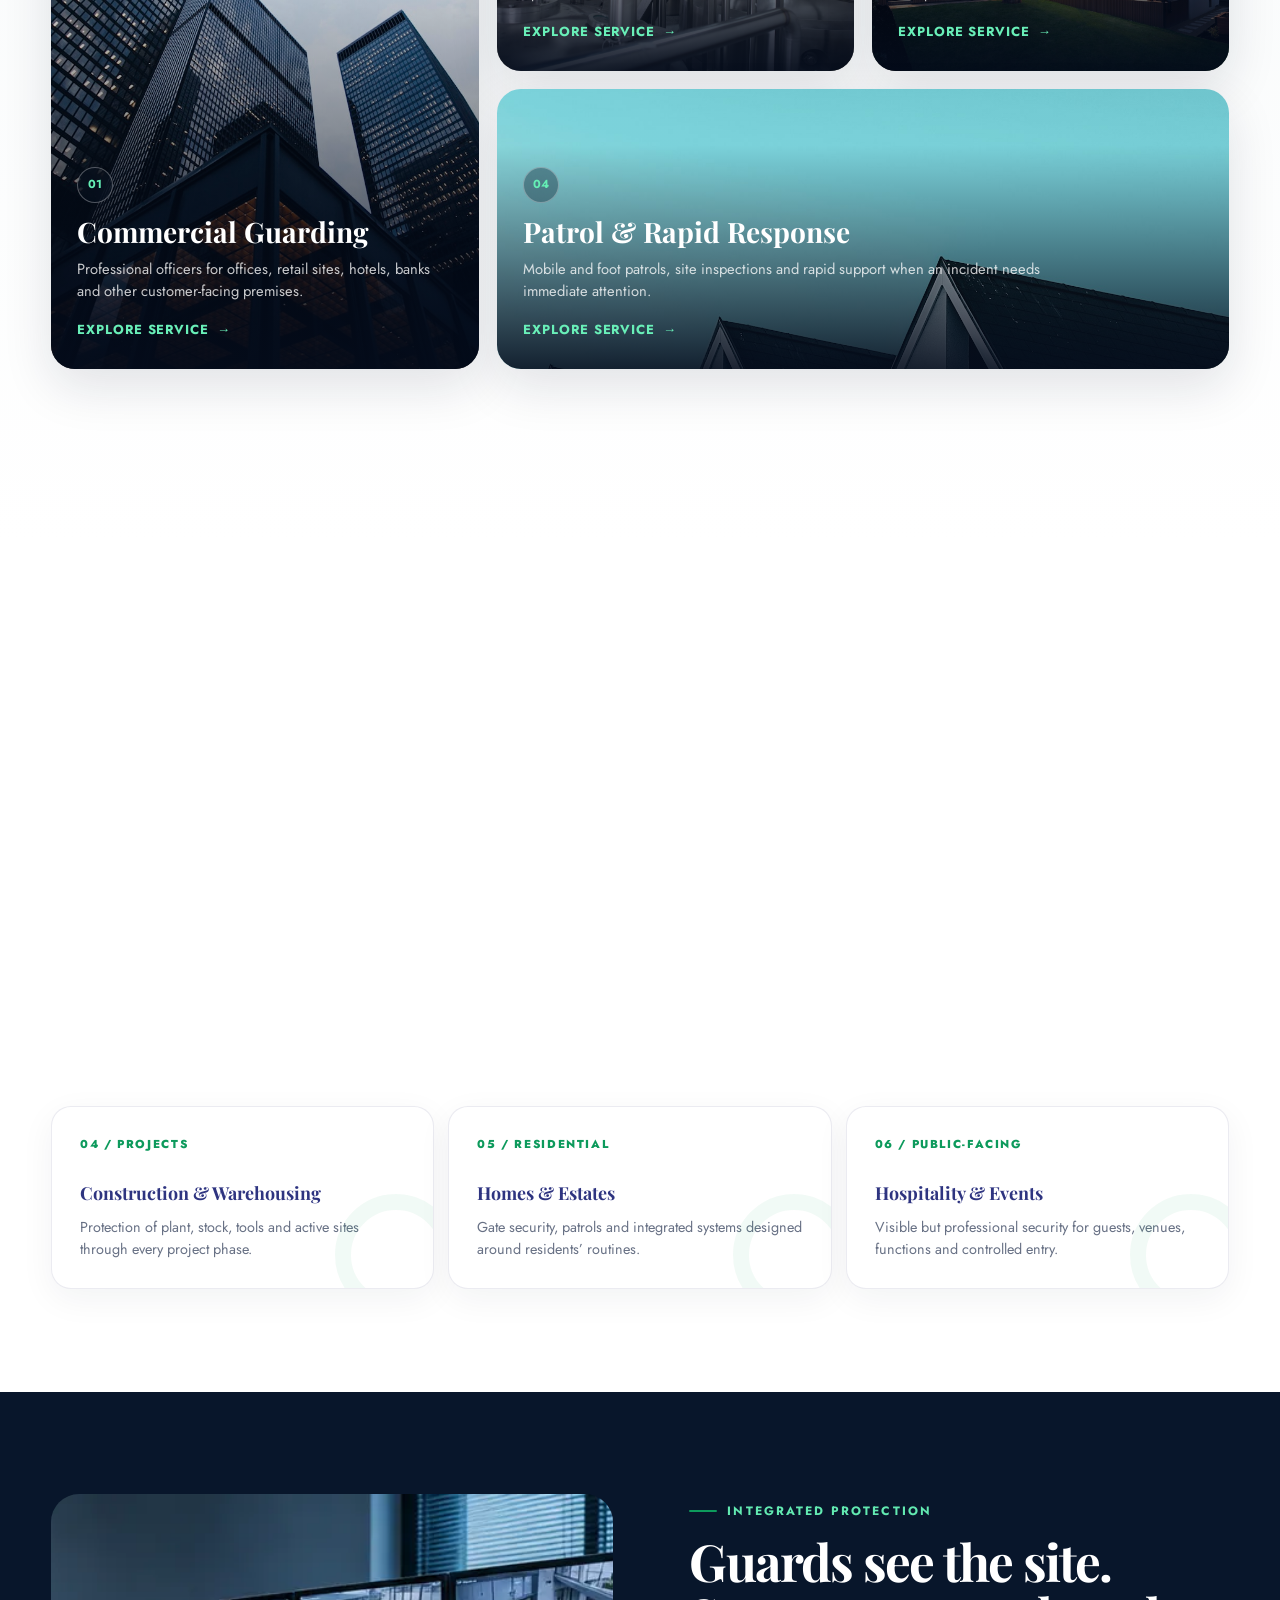
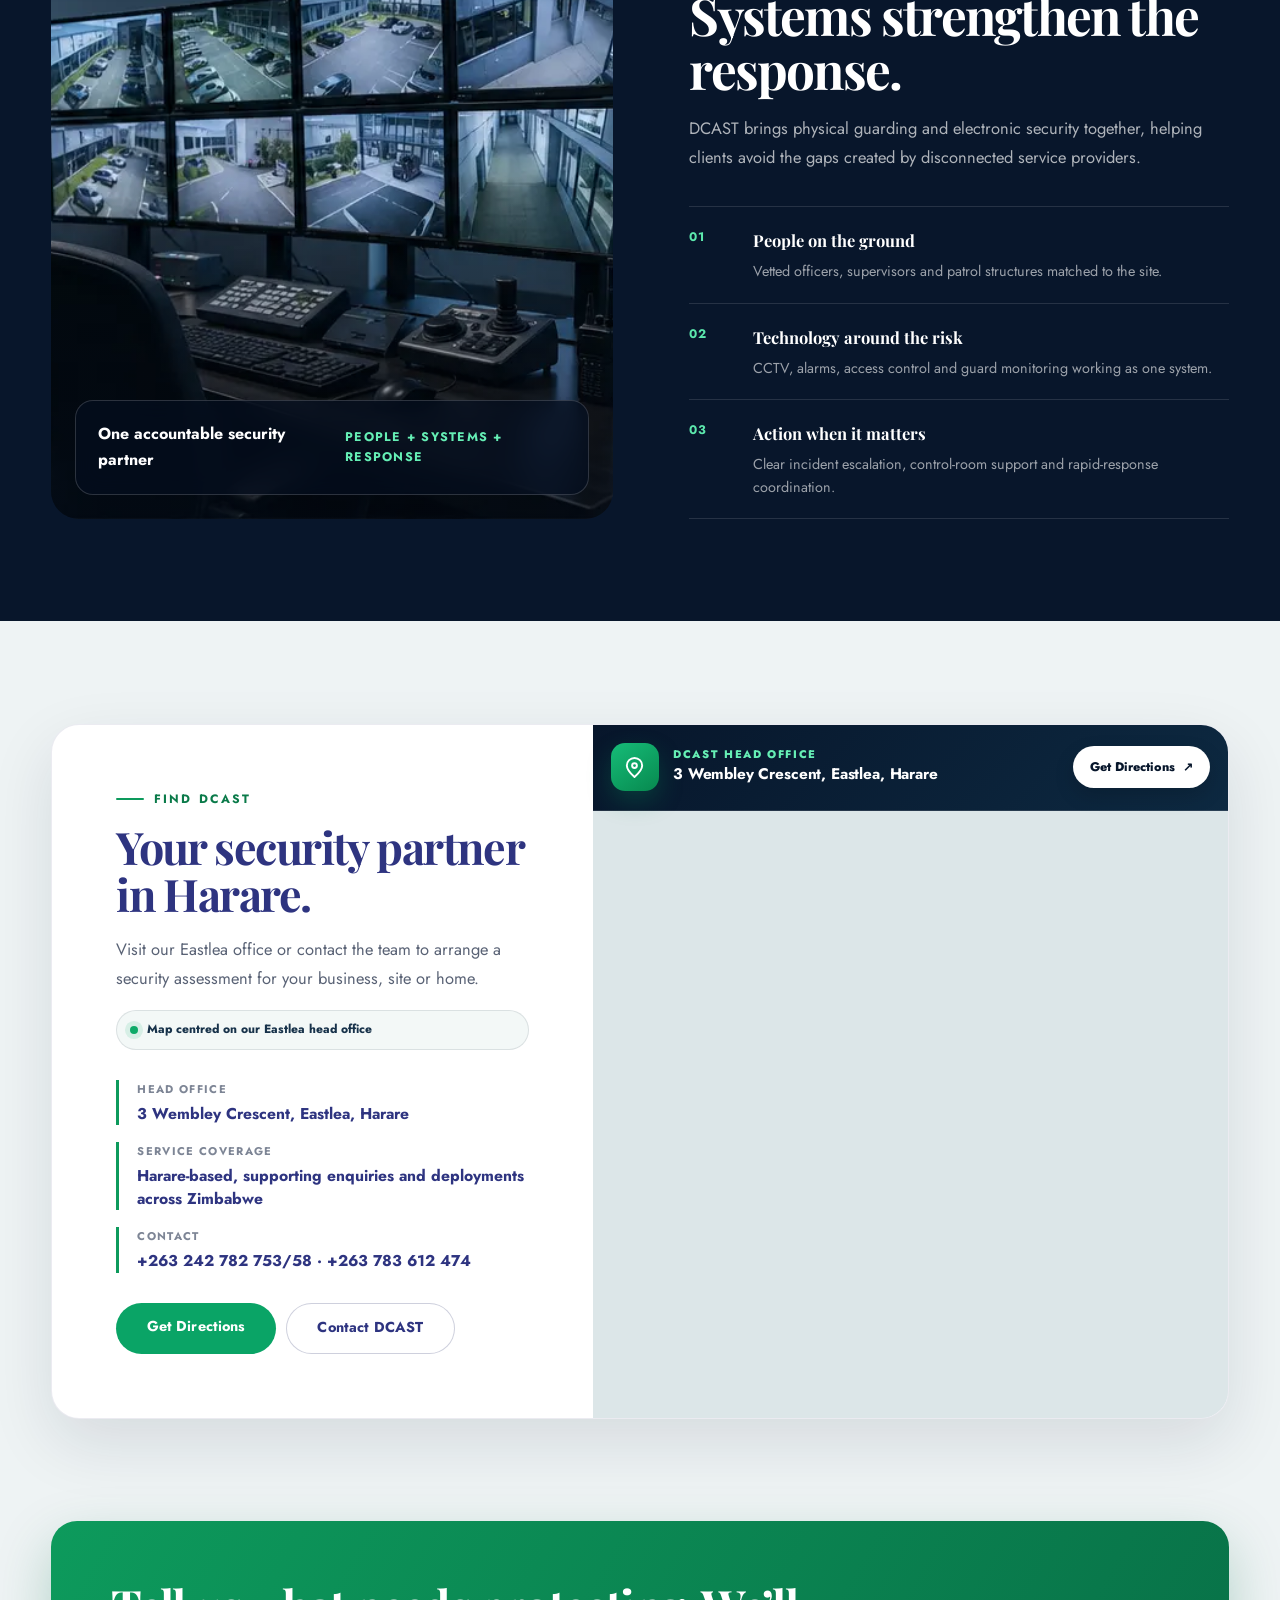
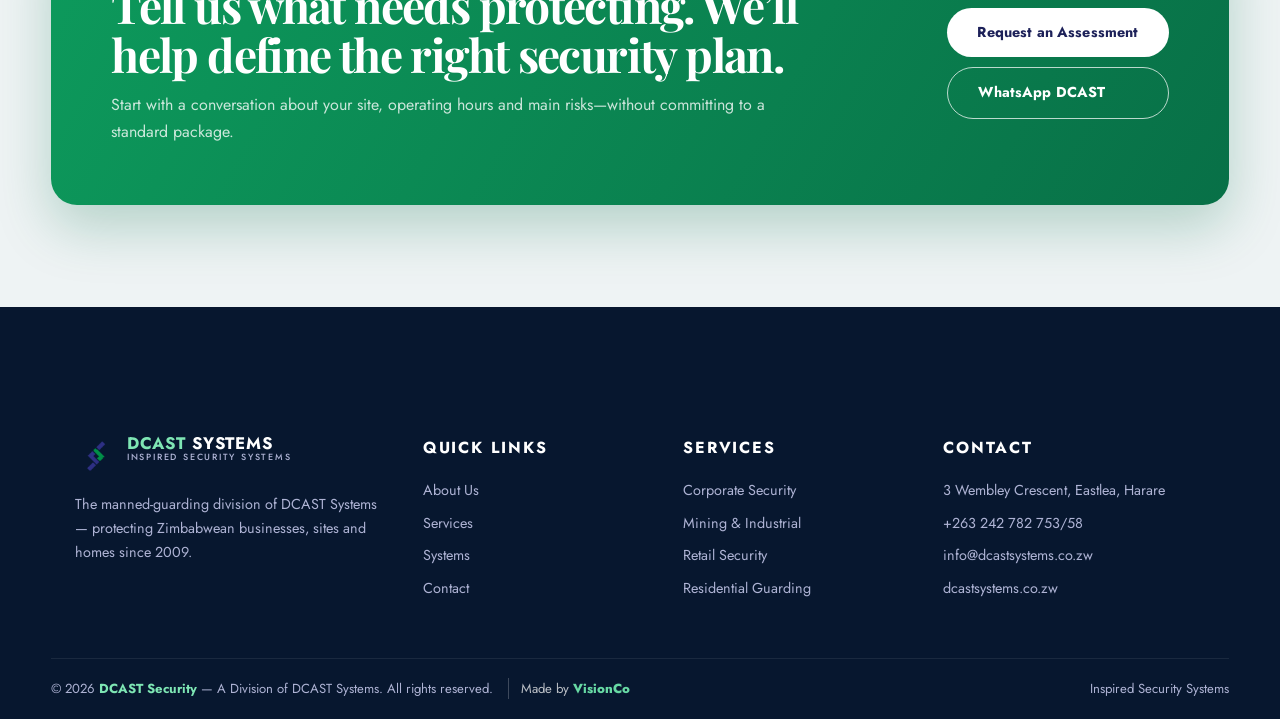
==== commit 5dc39d5c: "Add mobile pulse glow to homepage seal" ====
--- a/index.html
+++ b/index.html
@@ -967,6 +967,7 @@
 <script src="/assets/js/dcast-systems-service-navigation-20260831.js?v=20260831-120800" defer></script>
 <link rel="stylesheet" href="/assets/css/dcast-seal-shimmer-20260831.css?v=20260831-131300">
 <script defer src="/assets/js/dcast-seal-shimmer-20260831.js?v=20260831-131300"></script>
+<link rel="stylesheet" href="/assets/css/dcast-seal-pulse-glow-20260907.css?v=20260907-064200">
 
 <link rel="stylesheet" href="/assets/css/dcast-mobile-unified-20260901.css?v=20260901-140000">
 </head>
--- a/assets/css/dcast-seal-pulse-glow-20260907.css
+++ b/assets/css/dcast-seal-pulse-glow-20260907.css
@@ -0,0 +1,41 @@
+/* DCAST_SEAL_PULSE_GLOW_20260907
+   Mobile-only pulse and green glow for the homepage DCAST Security seal.
+   Uses the individual scale property so the existing fixed transform and
+   one-pass shimmer remain intact. */
+@media (max-width:760px){
+  body .dcast-template-seal{
+    animation:
+      dcastSealPulse 2.2s ease-in-out infinite,
+      dcastSealGlow 2.2s ease-in-out infinite !important;
+    will-change:scale,box-shadow;
+  }
+
+  @keyframes dcastSealPulse{
+    0%,100%{scale:1}
+    50%{scale:1.05}
+  }
+
+  @keyframes dcastSealGlow{
+    0%,100%{
+      box-shadow:
+        0 22px 50px rgba(0,0,0,.25),
+        0 0 0 1px rgba(255,255,255,.06),
+        0 0 18px rgba(126,230,180,.28),
+        inset 0 1px 2px rgba(255,255,255,.9)
+    }
+    50%{
+      box-shadow:
+        0 22px 50px rgba(0,0,0,.25),
+        0 0 0 1px rgba(255,255,255,.06),
+        0 0 34px 12px rgba(126,230,180,.58),
+        inset 0 1px 2px rgba(255,255,255,.9)
+    }
+  }
+}
+
+@media (max-width:760px) and (prefers-reduced-motion:reduce){
+  body .dcast-template-seal{
+    animation:none!important;
+    scale:1;
+  }
+}
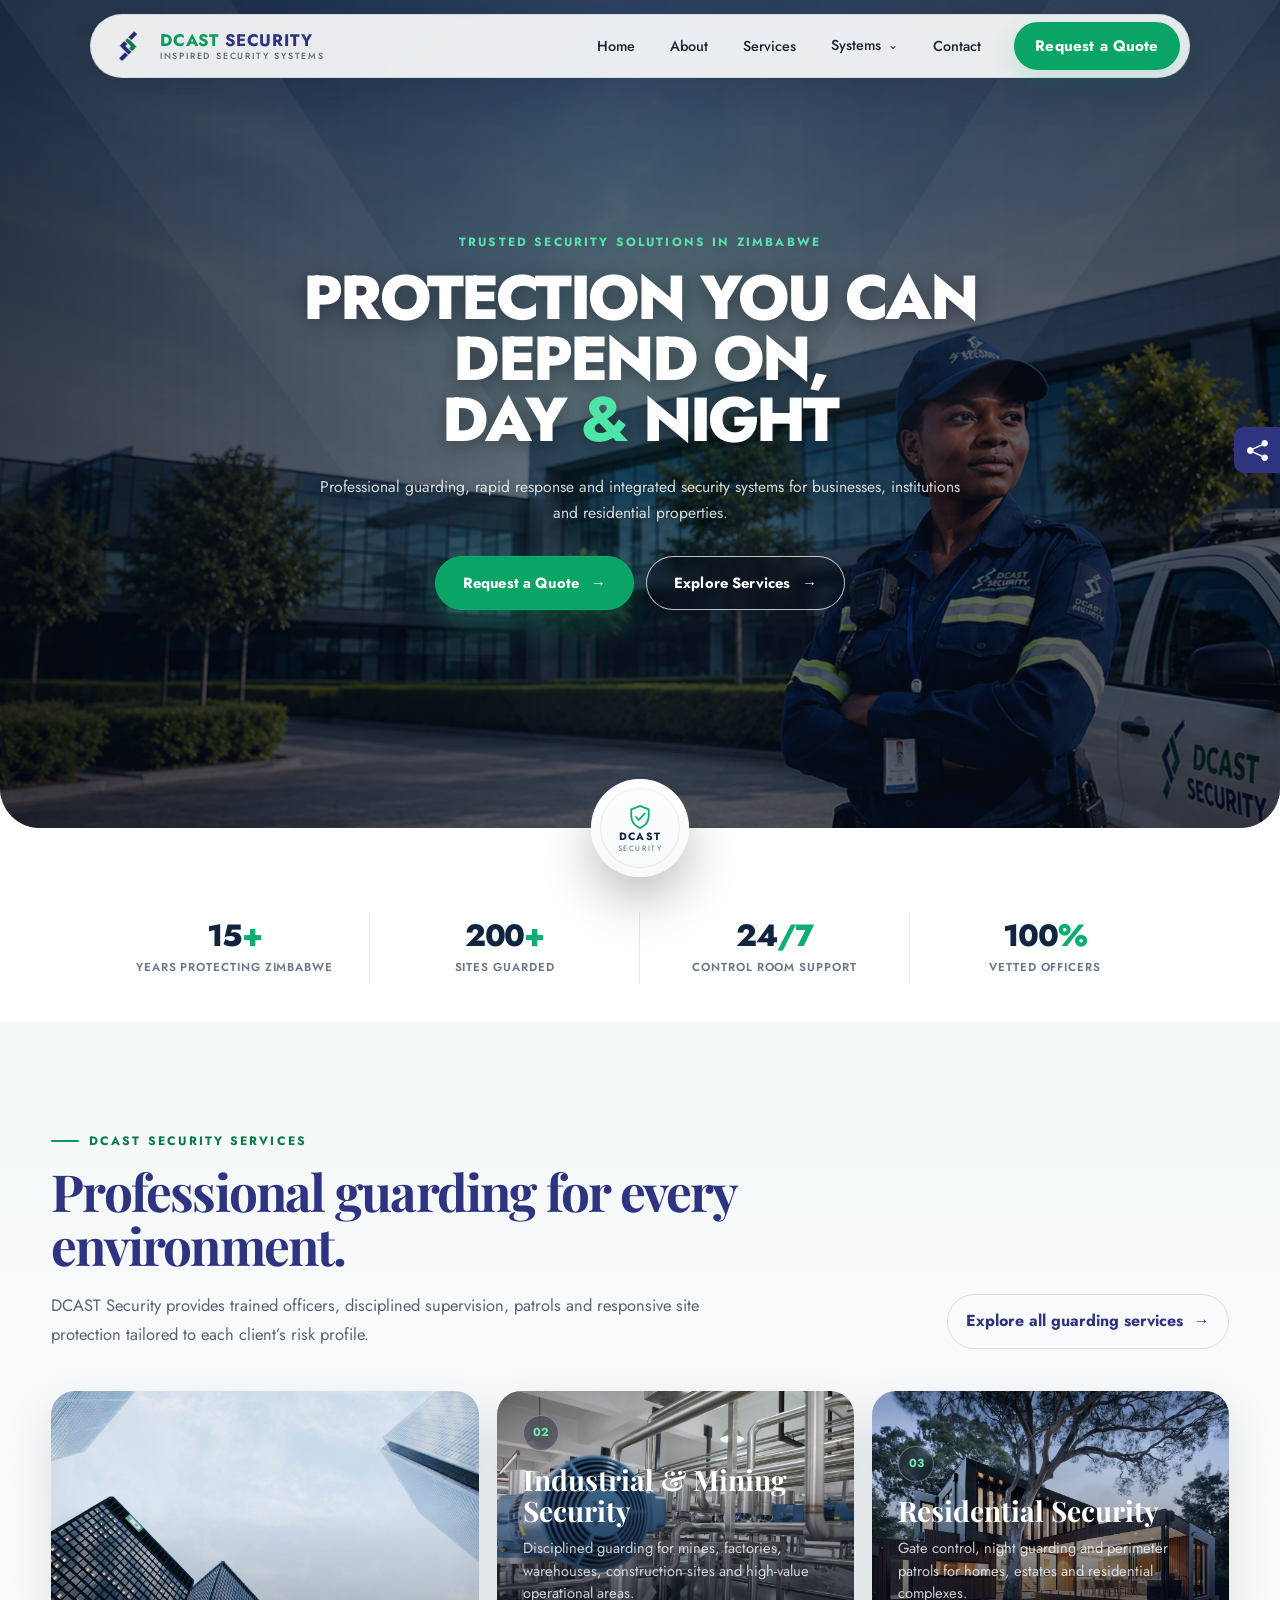
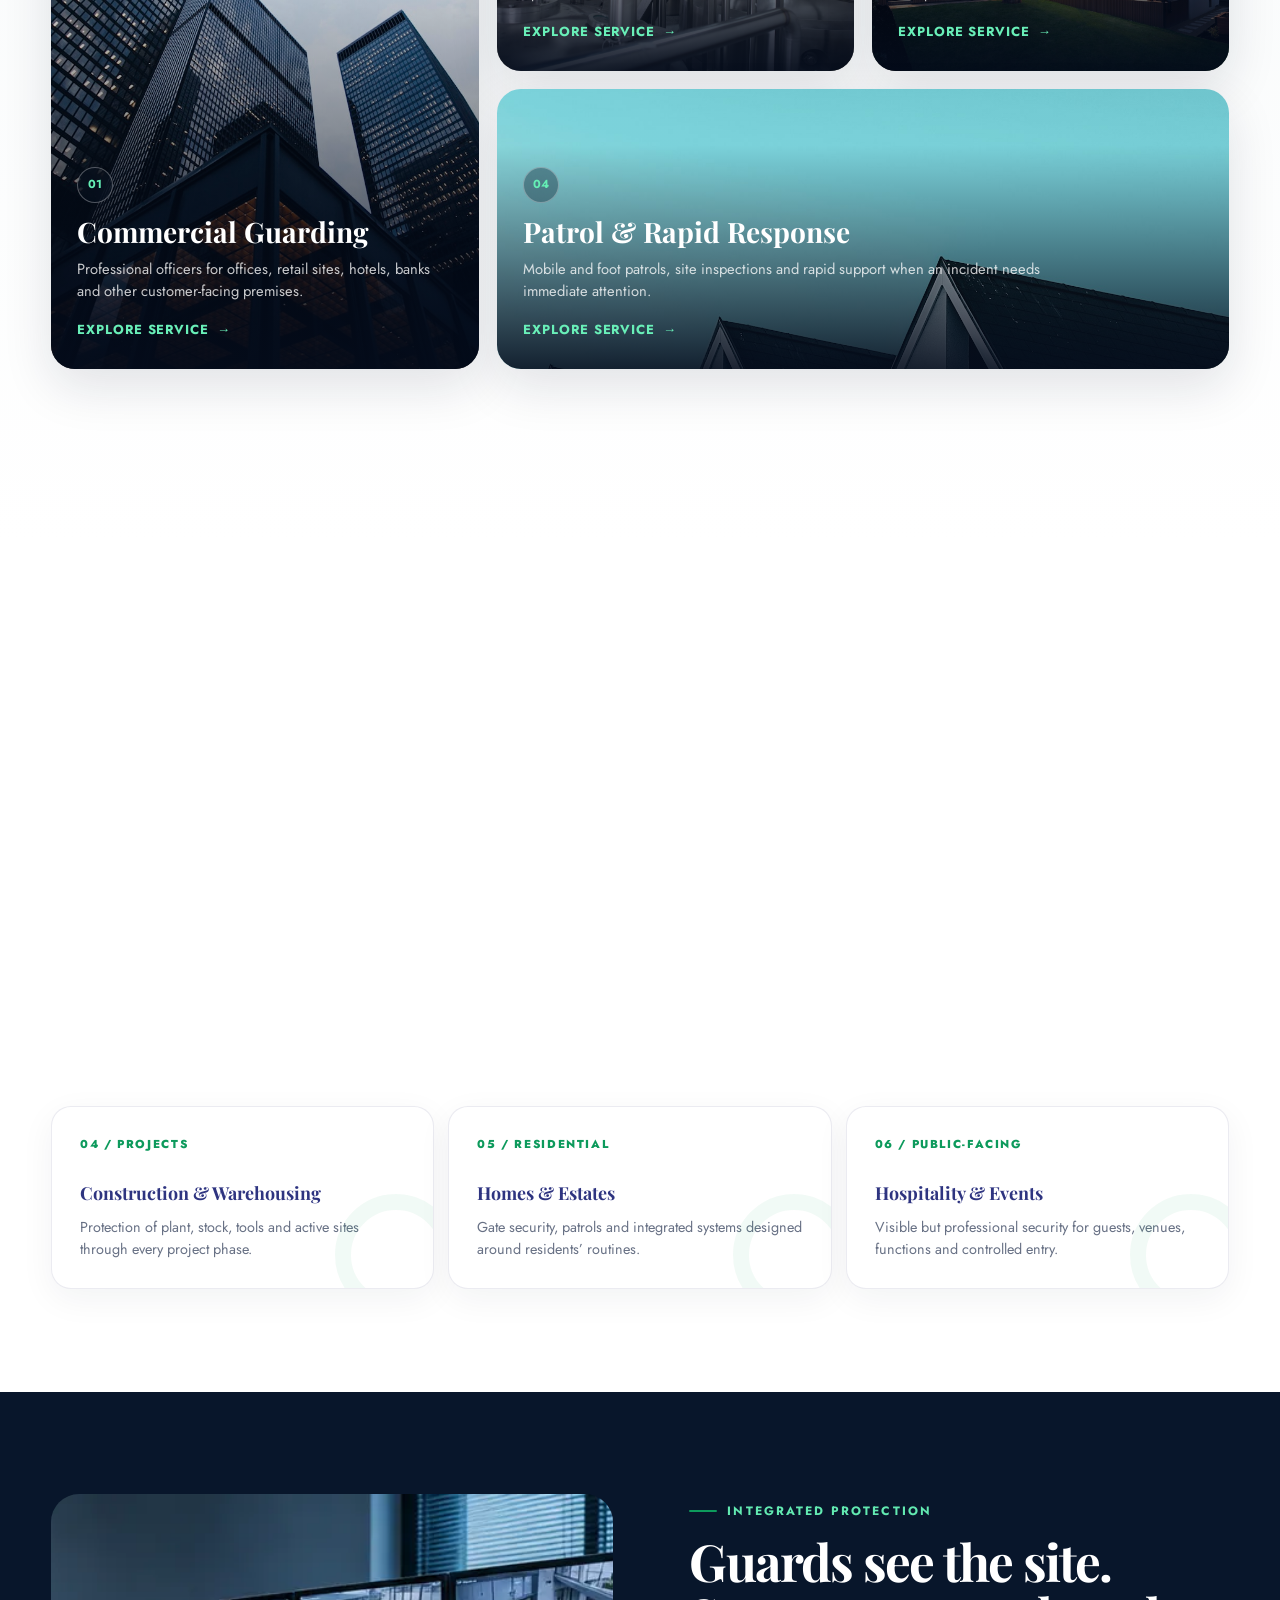
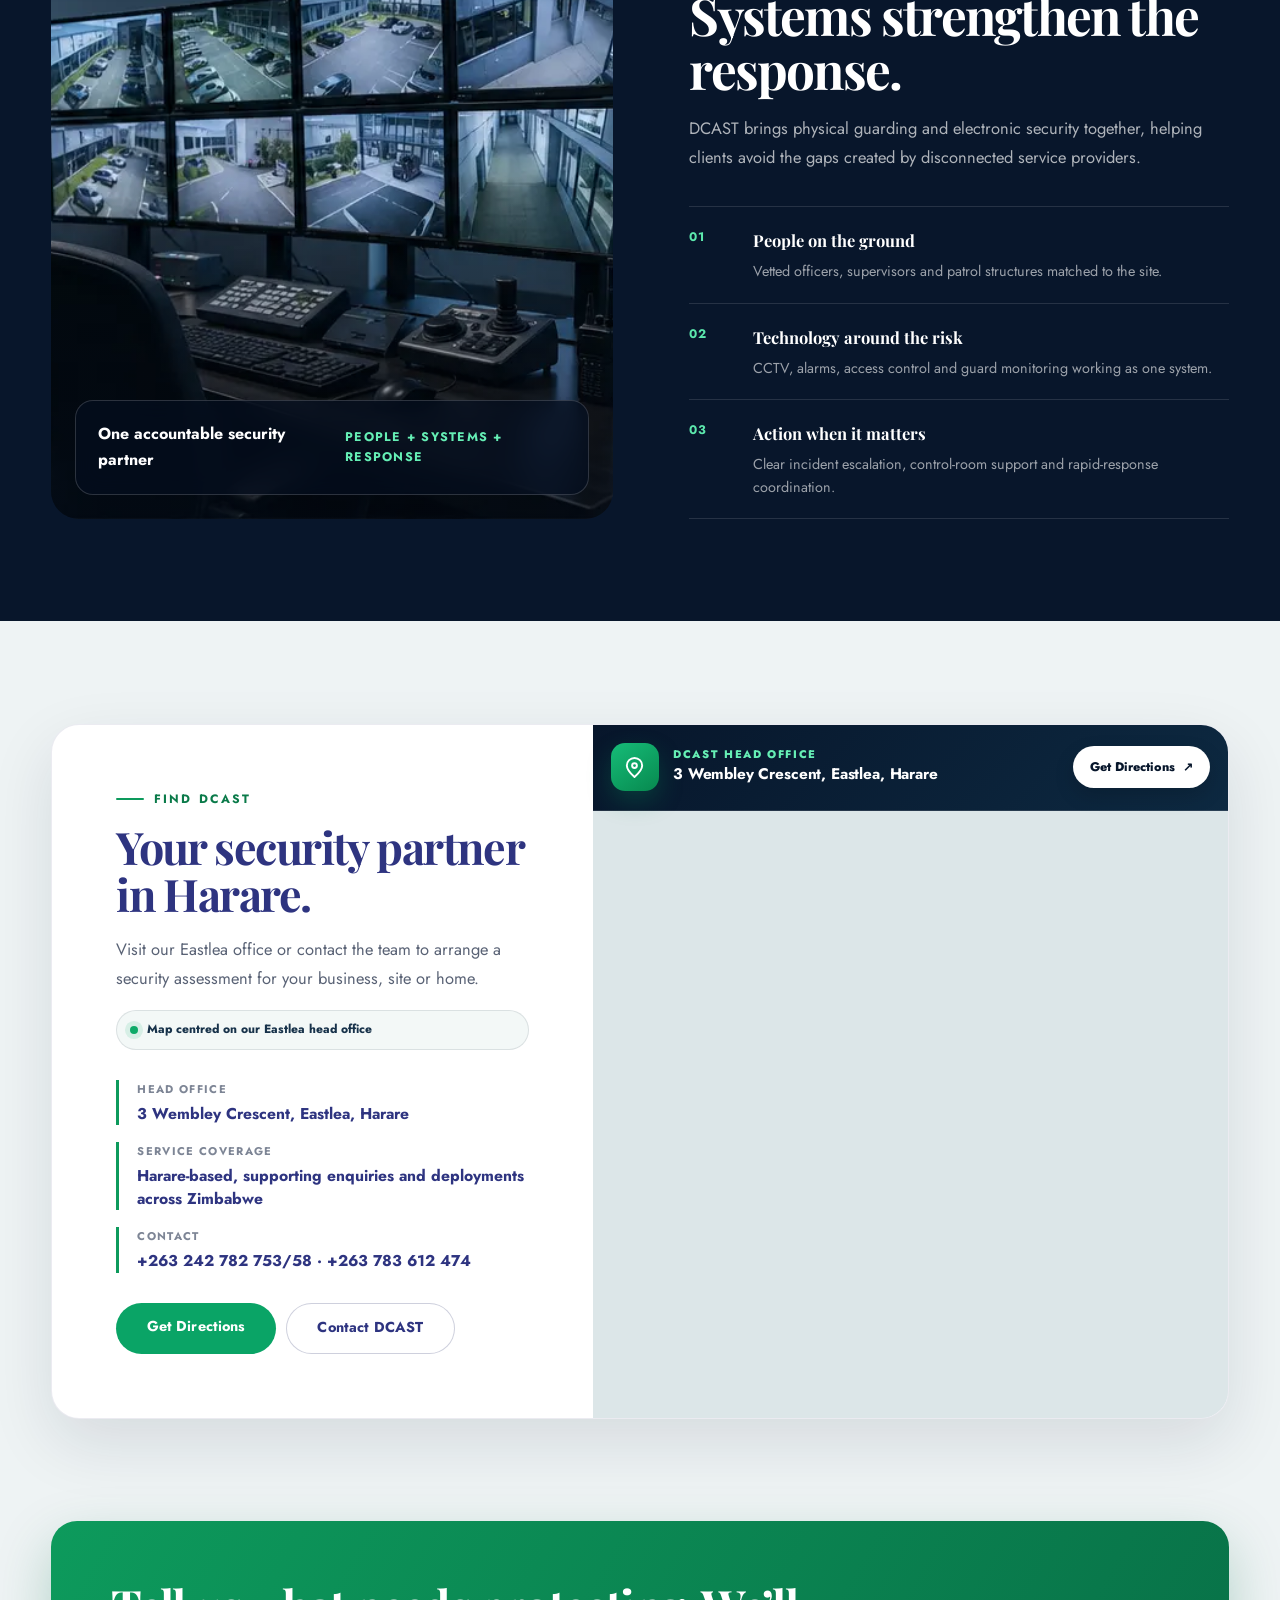
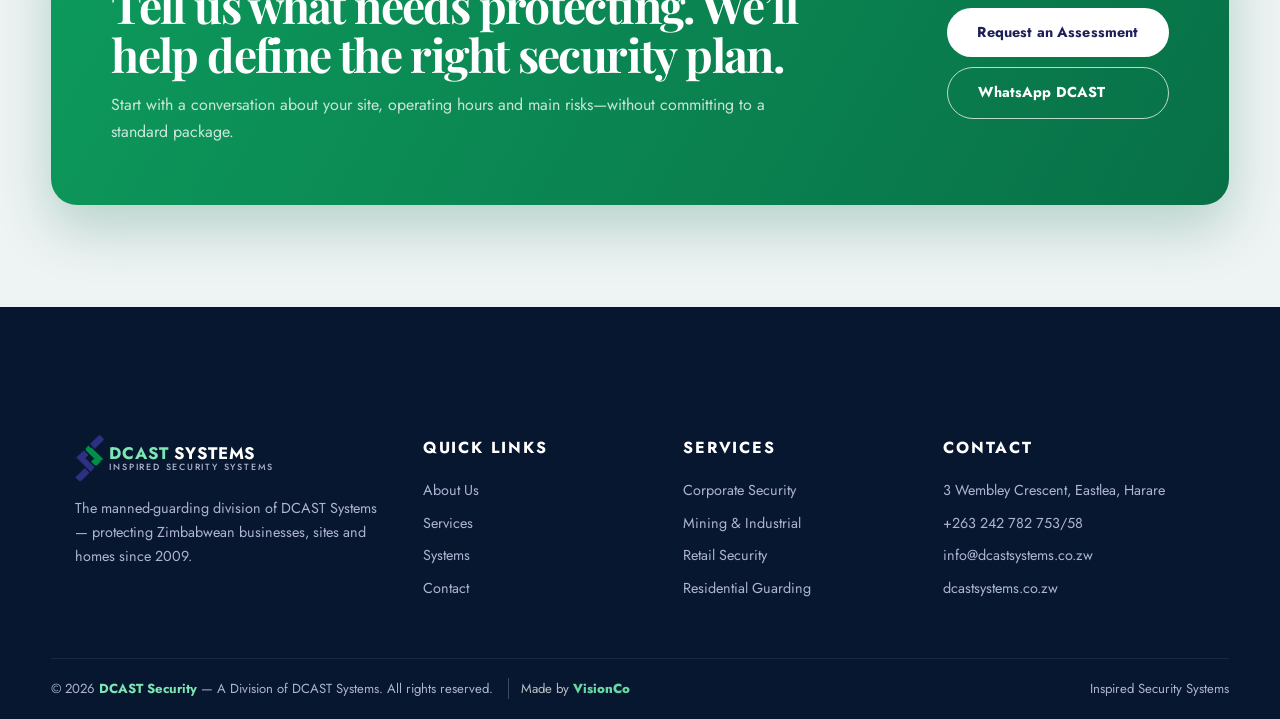
==== commit ef04c122: "Refine and align footer logo" ====
--- a/index.html
+++ b/index.html
@@ -941,6 +941,7 @@
 <link rel="stylesheet" href="/assets/css/dcast-home-hero-image-only-20260804-140228.css">
 <link rel="stylesheet" href="/assets/css/dcast-final-premium-polish-20260824-134615.css">
 <link rel="stylesheet" href="/assets/css/dcast-footer-text-alignment-20260824.css">
+<link rel="stylesheet" href="/assets/css/dcast-footer-logo-refine-20260907.css?v=20260907-065000">
 <link rel="stylesheet" href="/assets/css/dcast-home-guarding-hero-preview-20260826-134527.css">
 <link rel="stylesheet" href="/assets/css/dcast-global-hero-scrollfx-20260826.css?v=20260826-144800">
 <link rel="stylesheet" href="/assets/css/dcast-home-approved-hero-20260826-150509.css">
@@ -1350,7 +1351,7 @@
   <div class="container">
     <div class="foot-grid">
       <div>
-        <div class="foot-logo"><img src="/assets/images/dcast-logo-mark-refined-20260830.png?v=20260830-190000" alt="DCAST logo" width="42" height="42"><span class="brand-name"><span class="n1">DCAST <b>SYSTEMS</b></span><span class="n2">Inspired Security Systems</span></span></div>
+        <div class="foot-logo"><img src="/assets/images/dcast-logo-mark-footer-refined-20260907.png?v=20260907-065000" alt="DCAST logo" width="29" height="46"><span class="brand-name"><span class="n1">DCAST <b>SYSTEMS</b></span><span class="n2">Inspired Security Systems</span></span></div>
         <p>The manned-guarding division of DCAST Systems — protecting Zimbabwean businesses, sites and homes since 2009.</p>
       </div>
       <div>
--- a/assets/css/dcast-footer-logo-refine-20260907.css
+++ b/assets/css/dcast-footer-logo-refine-20260907.css
@@ -0,0 +1,22 @@
+/* DCAST_FOOTER_LOGO_REFINE_20260907
+   Keeps the original artwork while aligning the footer mark to its wording. */
+body .foot-logo{
+  align-items:center!important;
+  gap:.35rem!important;
+}
+
+body .foot-logo img{
+  width:auto!important;
+  height:46px!important;
+  object-fit:contain;
+  flex:0 0 auto;
+}
+
+body .foot-logo .brand-name{
+  align-self:center!important;
+  margin-top:0!important;
+  display:flex;
+  flex-direction:column;
+  justify-content:center;
+  transform:none!important;
+}
